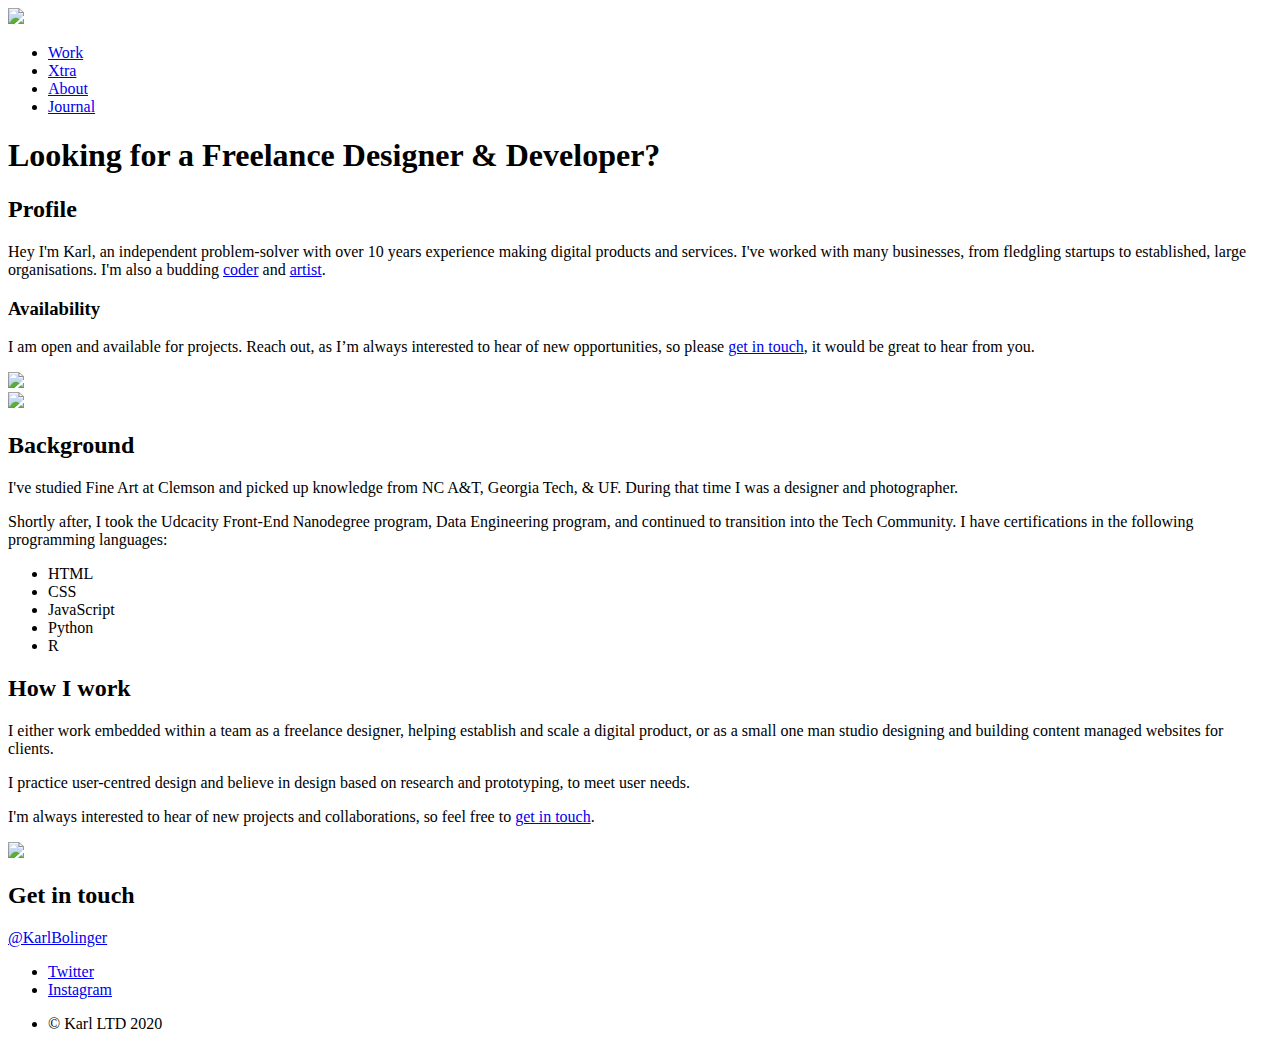
==== about.html @ 6efa800d "add initial pages for portfolio" ====
<!doctype html>
<!--[if lt IE 7 ]> <html class="ie ie6 no-js" lang="en"> <![endif]-->
<!--[if IE 7 ]>    <html class="ie ie7 no-js" lang="en"> <![endif]-->
<!--[if IE 8 ]>    <html class="ie ie8 no-js" lang="en"> <![endif]-->
<!--[if IE 9 ]>    <html class="ie ie9 no-js" lang="en"> <![endif]-->
<!--[if gt IE 9]><!--><html class="no-js" lang="en"><!--<![endif]-->

<!--
For pointless fun on the homepage...  Konami code: ↑ ↑ ↓ ↓ ← → ← → B A
-->

<head>
<meta charset="utf-8">
<meta http-equiv="Content-Type" content="text/html; charset=UTF-8" />
<meta name="viewport" content="width=device-width, initial-scale=1.0, maximum-scale=1.0">

<!-- IE Fix for HTML5 Tags -->
<!--[if lt IE 9]>
	<script src="http://html5shiv.googlecode.com/svn/trunk/html5.js"></script>
	<script src="http://cdnjs.cloudflare.com/ajax/libs/respond.js/1.1.0/respond.min.js"></script>
<![endif]-->

<link rel="stylesheet" type="text/css" media="all" href="css/futurefabric_styles.css" />
<link rel="icon" href="images/logo.png">

<title>About - Karl Bolinger</title><meta name="description" content="The portfolio of digital product designer and technologist, Karl Bolinger. 👨🏻‍💻">
<meta name="referrer" content="no-referrer-when-downgrade">
<meta name="robots" content="all">
<meta content="en" property="og:locale">
<meta content="Karl Bolinger , Designer" property="og:site_name">
<meta content="website" property="og:type">
<meta content="https://www.futurefabric.co/" property="og:url">
<meta content="Selected Work – Karl Bolinger , Designer" property="og:title">
<meta content="The portfolio and shop of digital product designer and technologist, Karl Bolinger . 👨🏻‍💻" property="og:description">
<body class="about-page" data-site-url="#" data-tablet="600" data-desktop="960" data-desktop-large="1200" data-cinema="1800">
  
<div class="site-wrapper">
  
<header class="header">
<a href="index.html" target="_parent"><div class="logo"><img class="avatar" src="images/logo.png"></div></a>
<nav class="primary-nav">
  <ul class="primary-navigation">
    <li class="work-nav"><a href="index.html" target="_parent">Work</a></li>
    <li class="play-nav"><a href="coding.html" target="_parent">Xtra</a></li>
    <li class="about-nav active"><a href="about.html" target="_parent">About</a></li>
    <li class="journal-nav"><a href="journal.html" target="_parent">Journal</a></li>
  </ul>
</nav>
<div class="nav-toggle">
  <div class="hamburger-toggle">
    <div class="hamburger hamburger--slider">
      <div class="hamburger-box">
        <div class="hamburger-inner"></div>
      </div>
    </div>
  </div>
</div>
</header>
      
    <main class="main" role="main">
    
  <header class="about-header">
    <h1>Looking for a Freelance Designer & Developer?</h1>

  </header>

  <section class="about">

    <div class="about-section">

      <div class="text-column grid-column">
        <div class="inner text">
            <h2 class="section-heading">Profile</h2>
            <p>Hey I'm Karl, an independent problem-solver with over 10 years experience making digital products and services.
            I've worked with many businesses, from fledgling startups to established, large organisations. I'm also a budding <a href="#">coder</a> and&nbsp;<a href="#">artist</a>.</p>

            <h3 class="section-heading is-secondary">Availability</h3>
                                    <p>I am open and available for projects. Reach out, as I’m always interested to hear of new opportunities, so please <a href="#">get in touch</a>, it would be great to hear from you.</p>
        </div>
      </div>

      <div class="image-column grid-column">
        <div class="inner">
          <img class="image-loading" src="images/portraiture_3.jpg" />
                  </div>
      </div>

    </div>

    <div class="about-section">
      <div class="image-column grid-column">
        <div class="inner">
            <img class="image-loading" src="images/sculpture_19.jpg" />
                    </div>
      </div>

      <div class="text-column grid-column">
        <div class="inner text is-right">
            <h2 class="section-heading">Background</h2>
            <p>I've studied Fine Art at Clemson and picked up knowledge from NC A&T, Georgia Tech, & UF. During that time I was a designer and photographer.</p>
            <p>Shortly after, I took the Udcacity Front-End Nanodegree program, Data Engineering program, and continued to transition into the Tech Community. I have certifications in the following programming languages:</p>
            <ul>
              <li>HTML</li>
              <li>CSS</li>
              <li>JavaScript</li>
              <li>Python</li>
              <li>R</li>
            </ul>
        </div>
      </div>

    </div>

    <div class="about-section">

      <div class="text-column grid-column">
        <div class="inner text">
            <h2 class="section-heading">How I work</h2>
            <p>I either work embedded within a team as a freelance designer, helping establish and scale a digital product, or as a small one man studio designing and building content managed websites for clients.</p>
            <p>I practice user-centred design and believe in design based on research and prototyping, to meet user&nbsp;needs.</p>
            <p>I'm always interested to hear of new projects and collaborations, so feel free to <a href="mailto:karlbolinger@gmail.com;">get in touch</a>.</p>
        </div>
      </div>

      <div class="image-column grid-column">
        <div class="inner">
            <img class="image-loading" src="images/karl-nyc-trip.jpg" />
                    </div>
      </div>

      </div>

  </section>


  <section class="contact-me">
    <div class="contact-me-block">
      <h2 class="section-heading">Get in touch</h2>
      <a class="twitter-link email-link" href="https://twitter.com/karlbolinger">@KarlBolinger</a>
    </div>
  </section>
  
    </main>
  
              <footer class="footer">
    <div class="footer-body-container">
      <div class="footer-body">
        <ul class="social grid-column">
          <li><a class="twitter" href="https://twitter.com/KarlBolinger">Twitter</a></li>
          <li><a class="instagram" href="https://www.instagram.com/karlbolinger">Instagram</a></li>
        </ul>
        <ul class="company-details grid-column">
          <li>&copy; Karl LTD 2020</li>
        </ul>
      </div>
    </div>
  </footer>
        </div>
  
  
  <script type="text/javascript" src="js/futurefabric.js"></script>
  </html>
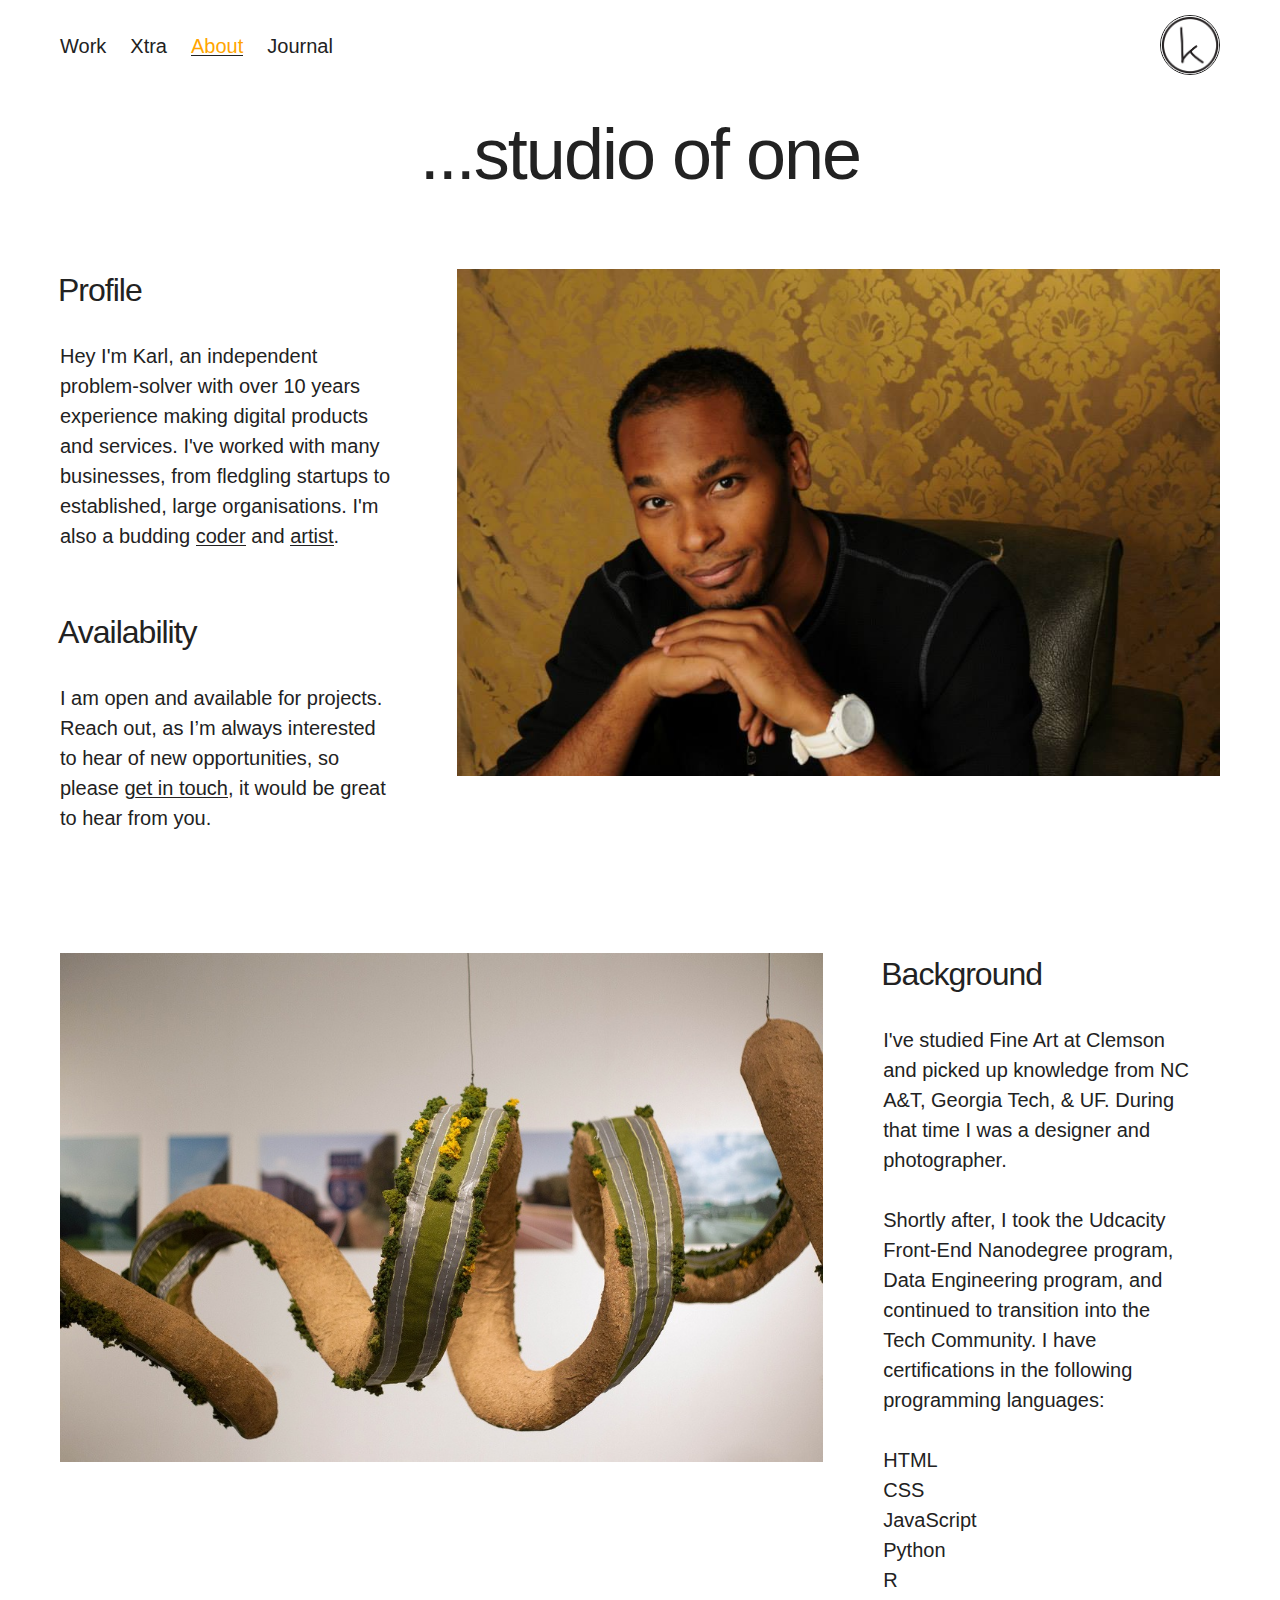
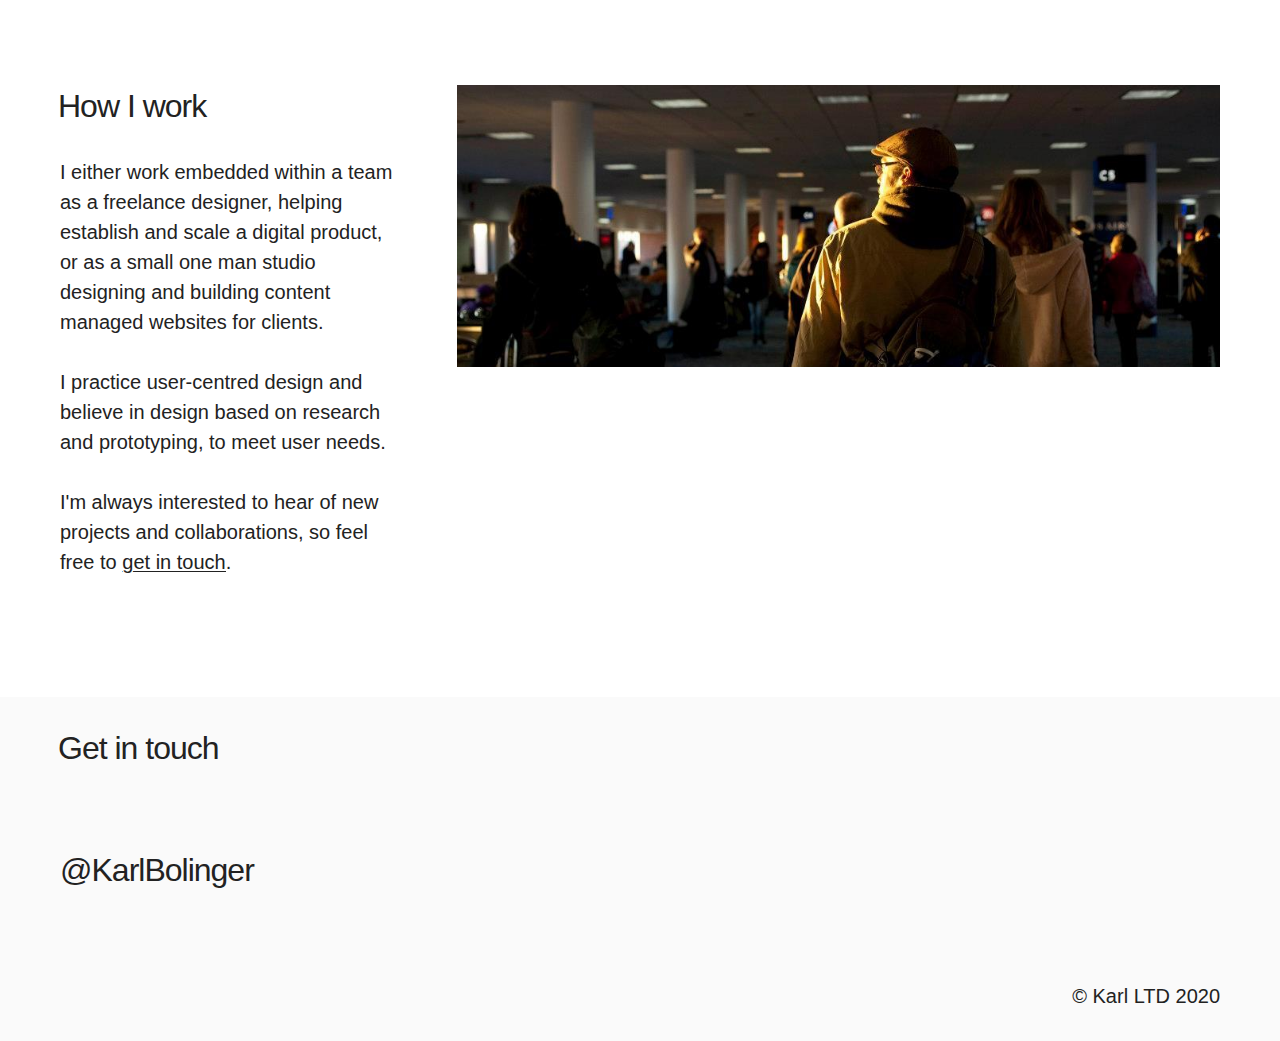
==== commit 3baeb3a0: "Update about.html" ====
--- a/about.html
+++ b/about.html
@@ -29,9 +29,8 @@
 <meta content="en" property="og:locale">
 <meta content="Karl Bolinger , Designer" property="og:site_name">
 <meta content="website" property="og:type">
-<meta content="https://www.futurefabric.co/" property="og:url">
 <meta content="Selected Work – Karl Bolinger , Designer" property="og:title">
-<meta content="The portfolio and shop of digital product designer and technologist, Karl Bolinger . 👨🏻‍💻" property="og:description">
+<meta content="The portfolio of developer, designer, and technologist, Karl Bolinger . 👨🏻‍💻" property="og:description">
 <body class="about-page" data-site-url="#" data-tablet="600" data-desktop="960" data-desktop-large="1200" data-cinema="1800">
   
 <div class="site-wrapper">
@@ -60,7 +59,7 @@
     <main class="main" role="main">
     
   <header class="about-header">
-    <h1>Looking for a Freelance Designer & Developer?</h1>
+    <h1>...studio of one</h1>
 
   </header>
 
--- a/css/futurefabric_styles.css
+++ b/css/futurefabric_styles.css
@@ -0,0 +1,5446 @@
+/***********************************
+Added In Atop of Original File
+/***********************************/
+
+/***********************************/
+code {
+    font-family: Consolas,"courier new";
+    color: white;
+    background-color: darkgrey;
+    padding: 2px;
+    font-size: 105%;
+}
+
+/***********************************/
+
+html,
+body,
+div,
+span,
+applet,
+object,
+iframe,
+h1,
+h2,
+h3,
+h4,
+h5,
+h6,
+p,
+blockquote,
+pre,
+a,
+abbr,
+acronym,
+address,
+big,
+cite,
+code,
+del,
+dfn,
+em,
+img,
+ins,
+kbd,
+q,
+s,
+samp,
+small,
+strike,
+strong,
+sub,
+sup,
+tt,
+var,
+b,
+u,
+i,
+center,
+dl,
+dt,
+dd,
+ol,
+ul,
+li,
+fieldset,
+form,
+label,
+legend,
+table,
+caption,
+tbody,
+tfoot,
+thead,
+tr,
+th,
+td,
+article,
+aside,
+canvas,
+details,
+figcaption,
+figure,
+footer,
+header,
+hgroup,
+menu,
+nav,
+section,
+summary,
+time,
+mark,
+audio,
+video {
+ margin:0;
+ padding:0;
+ border:0;
+ outline:0;
+ font:inherit;
+ vertical-align:baseline
+}
+article,
+aside,
+details,
+figcaption,
+figure,
+footer,
+header,
+hgroup,
+menu,
+nav,
+section {
+ display:block
+}
+body {
+ line-height:1
+}
+ol,
+ul {
+ list-style:none
+}
+blockquote,
+q {
+ quotes:none
+}
+blockquote:before,
+blockquote:after,
+q:before,
+q:after {
+ content:'';
+ content:none
+}
+ins {
+ text-decoration:none
+}
+del {
+ text-decoration:line-through
+}
+table {
+ border-collapse:collapse;
+ border-spacing:0
+}
+@-webkit-keyframes washingmachine {
+ 0% {
+  -webkit-transform:scale(1) rotate(0deg)
+ }
+ 100% {
+  -webkit-transform:scale(1) rotate(360deg)
+ }
+}
+@-moz-keyframes washingmachine {
+ 0% {
+  -moz-transform:scale(1) rotate(0deg)
+ }
+ 100% {
+  -moz-transform:scale(1) rotate(360deg)
+ }
+}
+@keyframes washingmachine {
+ 0% {
+  -webkit-transform:scale(1) rotate(0deg);
+  -moz-transform:scale(1) rotate(0deg);
+  -ms-transform:scale(1) rotate(0deg);
+  -o-transform:scale(1) rotate(0deg);
+  transform:scale(1) rotate(0deg)
+ }
+ 100% {
+  -webkit-transform:scale(1) rotate(360deg);
+  -moz-transform:scale(1) rotate(360deg);
+  -ms-transform:scale(1) rotate(360deg);
+  -o-transform:scale(1) rotate(360deg);
+  transform:scale(1) rotate(360deg)
+ }
+}
+@-webkit-keyframes spinning {
+ 0% {
+  -webkit-transform:rotate(0deg)
+ }
+ 100% {
+  -webkit-transform:rotate(360deg)
+ }
+}
+@-moz-keyframes spinning {
+ 0% {
+  -moz-transform:rotate(0deg)
+ }
+ 100% {
+  -moz-transform:rotate(360deg)
+ }
+}
+@keyframes spinning {
+ 0% {
+  -webkit-transform:rotate(0deg);
+  -moz-transform:rotate(0deg);
+  -ms-transform:rotate(0deg);
+  -o-transform:rotate(0deg);
+  transform:rotate(0deg)
+ }
+ 100% {
+  -webkit-transform:rotate(360deg);
+  -moz-transform:rotate(360deg);
+  -ms-transform:rotate(360deg);
+  -o-transform:rotate(360deg);
+  transform:rotate(360deg)
+ }
+}
+@-webkit-keyframes linkwobble {
+ 16.65% {
+  -webkit-transform:translateY(3px)
+ }
+ 33.3% {
+  -webkit-transform:translateY(-3px)
+ }
+ 49.95% {
+  -webkit-transform:translateY(2px)
+ }
+ 66.6% {
+  -webkit-transform:translateY(-2px)
+ }
+ 83.25% {
+  -webkit-transform:translateY(1px)
+ }
+ 100% {
+  -webkit-transform:translateY(0)
+ }
+}
+@-moz-keyframes linkwobble {
+ 16.65% {
+  -moz-transform:translateY(3px)
+ }
+ 33.3% {
+  -moz-transform:translateY(-3px)
+ }
+ 49.95% {
+  -moz-transform:translateY(2px)
+ }
+ 66.6% {
+  -moz-transform:translateY(-2px)
+ }
+ 83.25% {
+  -moz-transform:translateY(1px)
+ }
+ 100% {
+  -moz-transform:translateY(0)
+ }
+}
+@keyframes linkwobble {
+ 16.65% {
+  -webkit-transform:translateY(3px);
+  -moz-transform:translateY(3px);
+  -ms-transform:translateY(3px);
+  -o-transform:translateY(3px);
+  transform:translateY(3px)
+ }
+ 33.3% {
+  -webkit-transform:translateY(-3px);
+  -moz-transform:translateY(-3px);
+  -ms-transform:translateY(-3px);
+  -o-transform:translateY(-3px);
+  transform:translateY(-3px)
+ }
+ 49.95% {
+  -webkit-transform:translateY(2px);
+  -moz-transform:translateY(2px);
+  -ms-transform:translateY(2px);
+  -o-transform:translateY(2px);
+  transform:translateY(2px)
+ }
+ 66.6% {
+  -webkit-transform:translateY(-2px);
+  -moz-transform:translateY(-2px);
+  -ms-transform:translateY(-2px);
+  -o-transform:translateY(-2px);
+  transform:translateY(-2px)
+ }
+ 83.25% {
+  -webkit-transform:translateY(1px);
+  -moz-transform:translateY(1px);
+  -ms-transform:translateY(1px);
+  -o-transform:translateY(1px);
+  transform:translateY(1px)
+ }
+ 100% {
+  -webkit-transform:translateY(0);
+  -moz-transform:translateY(0);
+  -ms-transform:translateY(0);
+  -o-transform:translateY(0);
+  transform:translateY(0)
+ }
+}
+@-webkit-keyframes pulse {
+ 0% {
+  -webkit-transform:scale(1)
+ }
+ 50% {
+  -webkit-transform:scale(1.25)
+ }
+ 100% {
+  -webkit-transform:scale(1)
+ }
+}
+@-moz-keyframes pulse {
+ 0% {
+  -moz-transform:scale(1)
+ }
+ 50% {
+  -moz-transform:scale(1.25)
+ }
+ 100% {
+  -moz-transform:scale(1)
+ }
+}
+@keyframes pulse {
+ 0% {
+  -webkit-transform:scale(1);
+  -moz-transform:scale(1);
+  -ms-transform:scale(1);
+  -o-transform:scale(1);
+  transform:scale(1)
+ }
+ 50% {
+  -webkit-transform:scale(1.25);
+  -moz-transform:scale(1.25);
+  -ms-transform:scale(1.25);
+  -o-transform:scale(1.25);
+  transform:scale(1.25)
+ }
+ 100% {
+  -webkit-transform:scale(1);
+  -moz-transform:scale(1);
+  -ms-transform:scale(1);
+  -o-transform:scale(1);
+  transform:scale(1)
+ }
+}
+.in-a-spin {
+ -webkit-animation:washingmachine 10s ease-in-out 1;
+ -moz-animation:washingmachine 10s ease-in-out 1;
+ animation:washingmachine 10s ease-in-out 1
+}
+.flip-ya-for-real {
+ -webkit-transform:rotate(180deg);
+ -moz-transform:rotate(180deg);
+ -ms-transform:rotate(180deg);
+ -o-transform:rotate(180deg);
+ transform:rotate(180deg)
+}
+.rotates {
+ -webkit-animation:spinning 1s ease-in-out;
+ -moz-animation:spinning 1s ease-in-out;
+ animation:spinning 1s ease-in-out;
+ -webkit-animation-iteration-count:infinite;
+ -moz-animation-iteration-count:infinite;
+ animation-iteration-count:infinite
+}
+.rotates-slowly {
+ -webkit-animation:spinning 10s linear;
+ -moz-animation:spinning 10s linear;
+ animation:spinning 10s linear;
+ -webkit-animation-iteration-count:infinite;
+ -moz-animation-iteration-count:infinite;
+ animation-iteration-count:infinite
+}
+.fade-out {
+ opacity:0;
+ -webkit-transition:opacity 0.4s ease-in 0s;
+ -moz-transition:opacity 0.4s ease-in 0s;
+ transition:opacity 0.4s ease-in 0s
+}
+.grid-container {
+ margin:0 auto;
+ max-width:100%;
+ padding:0 9px
+}
+@media screen and (min-width: 600px) {
+ .grid-container {
+  padding:0 12px
+ }
+}
+@media screen and (min-width: 960px) {
+ .grid-container {
+  padding:0 15px
+ }
+}
+.grid-container:after {
+ content:"";
+ display:table;
+ clear:both
+}
+.grid-container [class*="column-"],
+.grid-container .grid-column {
+ float:left;
+ padding:0 9px
+}
+@media screen and (min-width: 600px) {
+ .grid-container [class*="column-"],
+ .grid-container .grid-column {
+  padding:0 12px
+ }
+}
+@media screen and (min-width: 960px) {
+ .grid-container [class*="column-"],
+ .grid-container .grid-column {
+  padding:0 15px
+ }
+}
+.full-width {
+ width:100%
+}
+.half {
+ width:50%
+}
+.one-third {
+ width:33.33%
+}
+.two-thirds {
+ width:66.66%
+}
+@font-face {
+ font-family:"MaisonNeue-Book";
+ src:url("../fonts/maison-neue/MaisonNeueWEB-Book.woff") format("woff"),
+ url("../fonts/maison-neue/MaisonNeueWEB-Book.woff2") format("woff2");
+ font-style:normal;
+ font-weight:normal;
+ font-display:swap
+}
+@font-face {
+ font-family:"MaisonNeue-Bold";
+ src:url("../fonts/maison-neue/MaisonNeueWEB-Bold.woff") format("woff"),
+ url("../fonts/maison-neue/MaisonNeueWEB-Bold.woff2") format("woff2");
+ font-style:normal;
+ font-weight:bold;
+ font-display:swap
+}
+@font-face {
+ font-family:"Modern-Era-Regular";
+ font-style:normal;
+ font-stretch:normal;
+ font-weight:400;
+ font-display:swap;
+ src:url(../fonts/modern-era/ModernEra-Regular.woff) format("woff"),
+ url(../fonts/modern-era/ModernEra-Regular.woff2) format("woff2"),
+ url(../fonts/modern-era/ModernEra-Regular.ttf) format("truetype")
+}
+@font-face {
+ font-family:"Modern-Era-Bold";
+ font-style:normal;
+ font-stretch:normal;
+ font-weight:700;
+ font-display:swap;
+ src:url(../fonts/modern-era/ModernEra-Bold.woff) format("woff"),
+ url(../fonts/modern-era/ModernEra-Bold.woff2) format("woff2")
+}
+input.button,
+a.button,
+.button {
+ font-size:14px;
+ line-height:1;
+ letter-spacing:2px;
+ margin-left:0;
+ text-transform:uppercase;
+ padding:14px 17px 12px 17px;
+ -webkit-transition:background 0.4s ease;
+ -moz-transition:background 0.4s ease;
+ transition:background 0.4s ease;
+ font-family:"Modern-Era-Bold",-apple-system,BlinkMacSystemFont,"Helvetica Neue",Helvetica,Arial,sans-serif;
+ background:none;
+ background-color:#222;
+ border:none;
+ border-radius:22px;
+ color:#fff;
+ display:inline-block;
+ width:auto;
+ -webkit-appearance:none;
+ -webkit-border-radius:none;
+ outline:none;
+ min-width:160px;
+ text-shadow:none;
+ text-align:center;
+ text-decoration:none;
+ width:100%
+}
+@media screen and (min-width: 600px) {
+ input.button,
+ a.button,
+ .button {
+  border-radius:18px;
+  padding:12px 17px 10px 17px;
+  width:auto;
+  min-width:250px
+ }
+}
+input.button:hover,
+a.button:hover,
+.button:hover {
+ -webkit-animation:linkwobble 0.5s linear;
+ -moz-animation:linkwobble 0.5s linear;
+ animation:linkwobble 0.5s linear;
+ background-color:#222;
+ border:none;
+ color:#fff;
+ cursor:pointer;
+ text-shadow:none;
+ text-decoration:none
+}
+input.button.secondary,
+a.button.secondary,
+.button.secondary {
+ background-color:#f5f5f5;
+ color:#222;
+ border:1px solid #cecece
+}
+input.button.secondary:hover,
+a.button.secondary:hover,
+.button.secondary:hover {
+ -webkit-animation:linkwobble 0.5s linear;
+ -moz-animation:linkwobble 0.5s linear;
+ animation:linkwobble 0.5s linear
+}
+input.button.positive,
+a.button.positive,
+.button.positive {
+ background-color:#4BA663;
+ color:#fff
+}
+input.button.positive:hover,
+a.button.positive:hover,
+.button.positive:hover {
+ -webkit-animation:linkwobble 0.5s linear;
+ -moz-animation:linkwobble 0.5s linear;
+ animation:linkwobble 0.5s linear;
+ background-color:#4BA663;
+ color:#fff
+}
+input.button.inactive,
+a.button.inactive,
+.button.inactive {
+ background-color:#f5f5f5;
+ color:#222;
+ border:1px solid #cecece;
+ opacity:0.5
+}
+input.button.inactive:hover,
+a.button.inactive:hover,
+.button.inactive:hover {
+ background-color:#f5f5f5;
+ color:#222;
+ border:1px solid #cecece;
+ cursor:default;
+ animation:none
+}
+/*! Flickity v2.1.2
+https://flickity.metafizzy.co
+---------------------------------------------- */
+
+.flickity .flickity-enabled {
+ position:relative
+}
+.flickity .flickity-enabled:focus {
+ outline:none
+}
+.flickity .flickity-viewport {
+ overflow:hidden;
+ position:relative;
+ height:100%
+}
+.flickity .flickity-slider {
+ position:absolute;
+ width:100%;
+ height:100%
+}
+.flickity .flickity-enabled.is-draggable {
+ -webkit-tap-highlight-color:transparent;
+ -webkit-user-select:none;
+ -moz-user-select:none;
+ -ms-user-select:none;
+ user-select:none
+}
+.flickity .flickity-enabled.is-draggable .flickity-viewport {
+ cursor:move;
+ cursor:-webkit-grab;
+ cursor:grab
+}
+.flickity .flickity-enabled.is-draggable .flickity-viewport.is-pointer-down {
+ cursor:-webkit-grabbing;
+ cursor:grabbing
+}
+.flickity .flickity-button {
+ position:absolute;
+ background:rgba(255,255,255,0.75);
+ border:none;
+ color:#333
+}
+.flickity .flickity-button:hover {
+ background:white;
+ cursor:pointer
+}
+.flickity .flickity-button:focus {
+ outline:none;
+ box-shadow:0 0 0 5px #19F
+}
+.flickity .flickity-button:active {
+ opacity:0.6
+}
+.flickity .flickity-button:disabled {
+ opacity:0.3;
+ cursor:auto;
+ pointer-events:none
+}
+.flickity .flickity-button-icon {
+ fill:#333
+}
+.flickity .flickity-prev-next-button {
+ top:50%;
+ width:44px;
+ height:44px;
+ border-radius:50%;
+ transform:translateY(-50%)
+}
+.flickity .flickity-prev-next-button.previous {
+ left:10px
+}
+.flickity .flickity-prev-next-button.next {
+ right:10px
+}
+.flickity .flickity-rtl .flickity-prev-next-button.previous {
+ left:auto;
+ right:10px
+}
+.flickity .flickity-rtl .flickity-prev-next-button.next {
+ right:auto;
+ left:10px
+}
+.flickity .flickity-prev-next-button .flickity-button-icon {
+ position:absolute;
+ left:20%;
+ top:20%;
+ width:60%;
+ height:60%
+}
+.flickity .flickity-page-dots {
+ position:absolute;
+ width:100%;
+ bottom:-25px;
+ padding:0;
+ margin:0;
+ list-style:none;
+ text-align:center;
+ line-height:1
+}
+.flickity .flickity-rtl .flickity-page-dots {
+ direction:rtl
+}
+.flickity .flickity-page-dots .dot {
+ display:inline-block;
+ width:9px;
+ height:9px;
+ margin:0 5px;
+ background:#f5f5f5;
+ border:solid 1px #888;
+ border-radius:50%;
+ cursor:pointer
+}
+.flickity .flickity-page-dots .dot.is-selected {
+ background:#222;
+ border:solid 1px #222
+}
+form {
+ margin:20px 0 40px 0
+}
+@media screen and (min-width: 600px) {
+ form {
+  margin:40px 0 60px 0;
+  max-width:620px
+ }
+}
+label {
+ display:block;
+ margin:18px 0 4px 0;
+ color:#222
+}
+@media (prefers-color-scheme: dark) {
+ label {
+  color:#fff
+ }
+}
+@media screen and (min-width: 600px) {
+ .firstname,
+ .lastname {
+  width:48%;
+  float:left;
+  margin-bottom:20px
+ }
+}
+@media screen and (min-width: 600px) {
+ .firstname {
+  margin-right:4%
+ }
+}
+input {
+ width:100%;
+ font-size:16px;
+ line-height:24px;
+ letter-spacing:0px;
+ font-family:"Modern-Era-Regular",-apple-system,BlinkMacSystemFont,"Helvetica Neue",Helvetica,Arial,sans-serif;
+ color:#222;
+ padding:4px 8px;
+ -webkit-appearance:none;
+ border-radius:0;
+ -webkit-border-radius:none;
+ border:1px solid #aaa
+}
+@media screen and (min-width: 600px) {
+ input {
+  font-size:20px;
+  line-height:30px
+ }
+}
+select {
+ border:1px solid #aaa;
+ font-size:16px;
+ line-height:24px;
+ font-family:"Modern-Era-Regular",-apple-system,BlinkMacSystemFont,"Helvetica Neue",Helvetica,Arial,sans-serif;
+ color:#222;
+ background-color:#fff;
+ -webkit-appearance:none;
+ -moz-appearance:none;
+ cursor:pointer;
+ padding:6px 30px 4px 14px;
+ border-radius:22px;
+ background-image:url(../../uploads/shared/select_arrow.png);
+ background-position:95% center;
+ background-repeat:no-repeat;
+ background-size:12px 6px;
+ margin:0 0 32px 0;
+ width:100%;
+ outline:none;
+ display:block
+}
+@media screen and (min-width: 600px) {
+ select {
+  font-size:17px;
+  line-height:26px
+ }
+}
+select:-moz-focusring {
+ color:transparent;
+ text-shadow:0 0 0 #000
+}
+@media screen and (min-width: 960px) {
+ select {
+  margin:0
+ }
+}
+.hamburger-toggle {
+ cursor:pointer;
+ display:block;
+ height:40px;
+ width:40px
+}
+.hamburger-toggle .hamburger {
+ -webkit-transition:opacity,filter 0.15s linear;
+ -moz-transition:opacity,filter 0.15s linear;
+ transition:opacity,filter 0.15s linear;
+ display:inline-block;
+ position:fixed;
+ z-index:3;
+ padding:7px 0;
+ cursor:pointer;
+ text-transform:none;
+ background-color:transparent;
+ border:0;
+ margin:0;
+ overflow:visible
+}
+.hamburger-toggle .hamburger.is-active .hamburger-inner,
+.hamburger-toggle .hamburger.is-active .hamburger-inner::before,
+.hamburger-toggle .hamburger.is-active .hamburger-inner::after {
+ -webkit-transition:-webkit-transform,background-color 0.15s ease;
+ -moz-transition:-moz-transform,background-color 0.15s ease;
+ transition:transform,background-color 0.15s ease;
+ -webkit-transition:background-color 0.15s ease;
+ -moz-transition:background-color 0.15s ease;
+ transition:background-color 0.15s ease;
+ background-color:#222
+}
+@media (prefers-color-scheme: dark) {
+ .hamburger-toggle .hamburger.is-active .hamburger-inner,
+ .hamburger-toggle .hamburger.is-active .hamburger-inner::before,
+ .hamburger-toggle .hamburger.is-active .hamburger-inner::after {
+  background-color:#fff
+ }
+}
+.hamburger-toggle .hamburger-box {
+ width:30px;
+ height:20px;
+ display:inline-block;
+ position:relative
+}
+.hamburger-toggle .hamburger-inner {
+ display:block;
+ top:50%;
+ margin-top:-2px
+}
+.hamburger-toggle .hamburger-inner,
+.hamburger-toggle .hamburger-inner::before,
+.hamburger-toggle .hamburger-inner::after {
+ -webkit-transition:-webkit-transform,background-color 0.15s ease;
+ -moz-transition:-moz-transform,background-color 0.15s ease;
+ transition:transform,background-color 0.15s ease;
+ -webkit-transition:background-color 0.5s ease 0.3s;
+ -moz-transition:background-color 0.5s ease 0.3s;
+ transition:background-color 0.5s ease 0.3s;
+ width:30px;
+ height:2px;
+ background-color:#222;
+ border-radius:0px;
+ position:absolute
+}
+@media (prefers-color-scheme: dark) {
+ .hamburger-toggle .hamburger-inner,
+ .hamburger-toggle .hamburger-inner::before,
+ .hamburger-toggle .hamburger-inner::after {
+  background-color:#fff
+ }
+}
+.hamburger-toggle .hamburger-inner::before,
+.hamburger-toggle .hamburger-inner::after {
+ content:"";
+ display:block
+}
+.hamburger-toggle .hamburger-inner::before {
+ top:-8px
+}
+.hamburger-toggle .hamburger-inner::after {
+ bottom:-8px
+}
+.hamburger-toggle .hamburger--slider .hamburger-inner {
+ top:6px
+}
+.hamburger-toggle .hamburger--slider .hamburger-inner::before {
+ top:8px
+}
+.hamburger-toggle .hamburger--slider .hamburger-inner::after {
+ top:16px
+}
+.hamburger-toggle .hamburger--slider.is-active {
+ margin-top:-8px
+}
+.hamburger-toggle .hamburger--slider.is-active .hamburger-inner {
+ transform:translate3d(-4px, 16px, 20px) rotate(45deg)
+}
+.hamburger-toggle .hamburger--slider.is-active .hamburger-inner::before {
+ transform:rotate(-45deg) translate3d(-5.71429px, -6px, 0);
+ opacity:0
+}
+.hamburger-toggle .hamburger--slider.is-active .hamburger-inner::after {
+ width:30px;
+ transform:translate3d(0, -16px, 0) rotate(-90deg)
+}
+input[type=range] {
+ -webkit-appearance:none;
+ background-color:transparent;
+ border:none
+}
+input[type=range]:focus {
+ outline:none
+}
+input[type=range]::-webkit-slider-runnable-track {
+ width:100%;
+ height:2px;
+ border:none;
+ background:#222;
+ cursor:pointer
+}
+input[type=range]::-webkit-slider-thumb {
+ height:28px;
+ width:28px;
+ background:#fff;
+ border:1px solid #222;
+ border-radius:50%;
+ cursor:pointer;
+ margin-top:-14px;
+ -webkit-appearance:none
+}
+@media screen and (min-width: 960px) {
+ input[type=range]::-webkit-slider-thumb {
+  height:20px;
+  width:20px;
+  margin-top:-10px
+ }
+}
+input[type=range]:focus::-webkit-slider-runnable-track {
+ background:#222
+}
+input[type=range]::-moz-range-track {
+ width:100%;
+ height:2px;
+ border:none;
+ background:#222;
+ cursor:pointer
+}
+input[type=range]::-moz-range-thumb {
+ height:28px;
+ width:28px;
+ background:#fff;
+ border:1px solid #222;
+ border-radius:50%;
+ cursor:pointer;
+ margin-top:-14px;
+ -webkit-appearance:none
+}
+@media screen and (min-width: 960px) {
+ input[type=range]::-moz-range-thumb {
+  height:20px;
+  width:20px;
+  margin-top:-10px
+ }
+}
+input[type=range]::-ms-track {
+ width:100%;
+ height:2px;
+ border:none;
+ background:#222;
+ cursor:pointer
+}
+input[type=range]::-ms-fill-lower {
+ background:#222;
+ border:none
+}
+input[type=range]::-ms-fill-upper {
+ background:#222;
+ border:none
+}
+input[type=range]::-ms-thumb {
+ height:28px;
+ width:28px;
+ background:#fff;
+ border:1px solid #222;
+ border-radius:50%;
+ cursor:pointer;
+ margin-top:-14px;
+ -webkit-appearance:none
+}
+@media screen and (min-width: 960px) {
+ input[type=range]::-ms-thumb {
+  height:20px;
+  width:20px;
+  margin-top:-10px
+ }
+}
+input[type=range]:focus::-ms-fill-lower {
+ background:#222
+}
+input[type=range]:focus::-ms-fill-upper {
+ background:#222
+}
+.scroll-container {
+ -webkit-transition:all 0.8s;
+ -moz-transition:all 0.8s;
+ transition:all 0.8s;
+ margin-top:40px
+}
+@media screen and (min-width: 960px) {
+ .scroll-container {
+  margin-top:70px
+ }
+}
+.scroll-container.show {
+ -webkit-transition:all 0.8s;
+ -moz-transition:all 0.8s;
+ transition:all 0.8s;
+ margin-top:0px
+}
+.scroll-container.from-bottom {
+ -webkit-transition:all 0.8s;
+ -moz-transition:all 0.8s;
+ transition:all 0.8s;
+ margin-top:-40px
+}
+@media screen and (min-width: 960px) {
+ .scroll-container.from-bottom {
+  margin-top:-70px
+ }
+}
+.spinner,
+.page-load-spinner {
+ -webkit-animation:pulse 0.8s linear;
+ -moz-animation:pulse 0.8s linear;
+ animation:pulse 0.8s linear;
+ -webkit-animation-iteration-count:infinite;
+ -moz-animation-iteration-count:infinite;
+ animation-iteration-count:infinite;
+ width:15px;
+ height:15px;
+ border-radius:50%;
+ background-color:#fff;
+ position:absolute;
+ top:50%;
+ left:50%;
+ margin-left:-7.5px;
+ margin-top:-7.5px
+}
+@media screen and (min-width: 600px) {
+ .spinner,
+ .page-load-spinner {
+  width:20px;
+  height:20px;
+  margin-left:-10px;
+  margin-top:-10px
+ }
+}
+.is-inverted.spinner,
+.is-inverted.page-load-spinner {
+ background-color:#ccc
+}
+.availability-badge {
+ display:none
+}
+@media screen and (min-width: 600px) {
+ .availability-badge {
+  display:none;
+  position:fixed;
+  bottom:20px;
+  left:36px;
+  width:60px;
+  height:60px;
+  z-index:10000
+ }
+}
+@media screen and (min-width: 960px) {
+ .availability-badge {
+  bottom:20px;
+  left:60px
+ }
+}
+.contact-me {
+ padding-top:30px;
+ background-color:#fafafa
+}
+@media (prefers-color-scheme: dark) {
+ .contact-me {
+  color:#fff;
+  background-color:#222
+ }
+}
+.contact-me .section-heading {
+ margin-bottom:0;
+ padding-left:18px
+}
+@media screen and (min-width: 600px) {
+ .contact-me .section-heading {
+  padding-left:36px
+ }
+}
+@media screen and (min-width: 960px) {
+ .contact-me .section-heading {
+  padding-left:60px
+ }
+}
+.contact-me .email-link,
+.contact-me .twitter-link,
+.contact-me .phone-no {
+ font-size:26px;
+ line-height:36px;
+ margin-left:-1px;
+ letter-spacing:-0.5px;
+ display:inline-block;
+ font-family:"Modern-Era-Bold",-apple-system,BlinkMacSystemFont,"Helvetica Neue",Helvetica,Arial,sans-serif
+}
+@media screen and (min-width: 600px) {
+ .contact-me .email-link,
+ .contact-me .twitter-link,
+ .contact-me .phone-no {
+  font-size:26px;
+  line-height:36px;
+  margin-left:-1px
+ }
+}
+@media screen and (min-width: 960px) {
+ .contact-me .email-link,
+ .contact-me .twitter-link,
+ .contact-me .phone-no {
+  font-size:32px;
+  line-height:42px;
+  margin-left:-2px;
+  letter-spacing:-1px
+ }
+}
+@media screen and (min-width: 600px) {
+ .contact-me .email-link,
+ .contact-me .twitter-link,
+ .contact-me .phone-no {
+  font-size:26px;
+  line-height:36px;
+  margin-left:-1px;
+  letter-spacing:-0.5px
+ }
+}
+@media screen and (min-width: 600px) and (min-width: 600px) {
+ .contact-me .email-link,
+ .contact-me .twitter-link,
+ .contact-me .phone-no {
+  font-size:26px;
+  line-height:36px;
+  margin-left:-1px
+ }
+}
+@media screen and (min-width: 600px) and (min-width: 960px) {
+ .contact-me .email-link,
+ .contact-me .twitter-link,
+ .contact-me .phone-no {
+  font-size:32px;
+  line-height:42px;
+  margin-left:-2px;
+  letter-spacing:-1px
+ }
+}
+.contact-me .email-link {
+ margin-top:30px;
+ margin-bottom:0;
+ margin-left:18px
+}
+@media screen and (min-width: 600px) {
+ .contact-me .email-link {
+  margin-top:80px;
+  margin-bottom:10px;
+  margin-left:36px
+ }
+}
+@media screen and (min-width: 960px) {
+ .contact-me .email-link {
+  margin-left:60px
+ }
+}
+.contact-me .email-link:hover {
+ background-color:#222;
+ background-image:-webkit-linear-gradient(-270deg, #222 100%,#222 0%);
+ background-image:linear-gradient(0deg,#222 100%,#222 0%);
+ background-repeat:repeat-x;
+ background-position:0 82%;
+ background-color:transparent;
+ background-size:200% 2px;
+ color:#222;
+ text-shadow:-0.06em 0 0 #fafafa,0.06em 0 0 #fafafa,-0.06em 0 0 #fafafa,0.06em 0 0 #fafafa,-0.06em 0 0 #fafafa,0.06em 0 0 #fafafa,0 -1px 0 #fafafa,0 1px 0 #fafafa;
+ text-decoration:none
+}
+@media (prefers-color-scheme: dark) {
+ .contact-me .email-link:hover {
+  background-color:#fff;
+  background-image:-webkit-linear-gradient(-270deg, #fff 100%,#fff 0%);
+  background-image:linear-gradient(0deg,#fff 100%,#fff 0%);
+  background-repeat:repeat-x;
+  background-position:0 82%;
+  background-color:transparent;
+  background-size:200% 2px;
+  color:#fff;
+  text-shadow:-0.06em 0 0 #222,0.06em 0 0 #222,-0.06em 0 0 #222,0.06em 0 0 #222,-0.06em 0 0 #222,0.06em 0 0 #222,0 -1px 0 #222,0 1px 0 #222;
+  text-decoration:none
+ }
+}
+.contact-me .twitter-link {
+ margin-bottom:70px;
+ margin-left:18px
+}
+@media screen and (min-width: 600px) {
+ .contact-me .twitter-link {
+  margin-bottom:60px;
+  margin-left:36px
+ }
+}
+@media screen and (min-width: 960px) {
+ .contact-me .twitter-link {
+  margin-left:60px
+ }
+}
+.contact-me .twitter-link:hover {
+ background-color:#222;
+ background-image:-webkit-linear-gradient(-270deg, #222 100%,#222 0%);
+ background-image:linear-gradient(0deg,#222 100%,#222 0%);
+ background-repeat:repeat-x;
+ background-position:0 82%;
+ background-color:transparent;
+ background-size:200% 2px;
+ color:#222;
+ text-shadow:-0.06em 0 0 #fafafa,0.06em 0 0 #fafafa,-0.06em 0 0 #fafafa,0.06em 0 0 #fafafa,-0.06em 0 0 #fafafa,0.06em 0 0 #fafafa,0 -1px 0 #fafafa,0 1px 0 #fafafa;
+ text-decoration:none
+}
+@media (prefers-color-scheme: dark) {
+ .contact-me .twitter-link:hover {
+  background-color:#fff;
+  background-image:-webkit-linear-gradient(-270deg, #fff 100%,#fff 0%);
+  background-image:linear-gradient(0deg,#fff 100%,#fff 0%);
+  background-repeat:repeat-x;
+  background-position:0 82%;
+  background-color:transparent;
+  background-size:200% 2px;
+  color:#fff;
+  text-shadow:-0.06em 0 0 #222,0.06em 0 0 #222,-0.06em 0 0 #222,0.06em 0 0 #222,-0.06em 0 0 #222,0.06em 0 0 #222,0 -1px 0 #222,0 1px 0 #222;
+  text-decoration:none
+ }
+}
+.contact-me .phone-no {
+ margin-top:10px;
+ margin-bottom:10px;
+ margin-left:18px
+}
+@media screen and (min-width: 600px) {
+ .contact-me .phone-no {
+  margin-top:0;
+  margin-bottom:10px;
+  margin-left:36px
+ }
+}
+@media screen and (min-width: 960px) {
+ .contact-me .phone-no {
+  margin-left:60px
+ }
+}
+.contact-me .phone-no:hover {
+ background-color:#222;
+ background-image:-webkit-linear-gradient(-270deg, #222 100%,#222 0%);
+ background-image:linear-gradient(0deg,#222 100%,#222 0%);
+ background-repeat:repeat-x;
+ background-position:0 94%;
+ background-color:transparent;
+ background-size:200% 2px;
+ color:#222;
+ text-shadow:-0.06em 0 0 #fafafa,0.06em 0 0 #fafafa,-0.06em 0 0 #fafafa,0.06em 0 0 #fafafa,-0.06em 0 0 #fafafa,0.06em 0 0 #fafafa,0 -1px 0 #fafafa,0 1px 0 #fafafa;
+ text-decoration:none
+}
+.filters {
+ position:fixed;
+ top:0;
+ right:0;
+ bottom:0;
+ left:0;
+ -webkit-transition:opacity 0.2s ease-in-out;
+ -moz-transition:opacity 0.2s ease-in-out;
+ transition:opacity 0.2s ease-in-out;
+ background-color:#FCCE00;
+ opacity:0;
+ pointer-events:none;
+ z-index:9999
+}
+.filters.show {
+ -webkit-transition:opacity 0.2s ease-in-out;
+ -moz-transition:opacity 0.2s ease-in-out;
+ transition:opacity 0.2s ease-in-out;
+ opacity:1;
+ pointer-events:all
+}
+.filters .filters-block {
+ margin:0 auto;
+ padding:130px 60px 0;
+ max-width:1800px
+}
+.filters .filters-block li:first-child {
+ margin-bottom:48px
+}
+.filters .filter {
+ font-size:32px;
+ line-height:38px;
+ letter-spacing:-1px;
+ font-family:"Modern-Era-Regular",-apple-system,BlinkMacSystemFont,"Helvetica Neue",Helvetica,Arial,sans-serif
+}
+@media screen and (min-width: 600px) {
+ .filters .filter {
+  font-size:42px;
+  line-height:48px;
+  margin-left:-1px
+ }
+}
+@media screen and (min-width: 960px) {
+ .filters .filter {
+  font-size:60px;
+  line-height:64px;
+  margin-left:-3px;
+  letter-spacing:-1px
+ }
+}
+.filters .filter.active {
+ text-decoration:underline
+}
+.header {
+ position:fixed;
+ top:0;
+ right:0;
+ left:0;
+ padding:12px 0 0;
+ -webkit-transform:translateY(0);
+ -moz-transform:translateY(0);
+ -ms-transform:translateY(0);
+ -o-transform:translateY(0);
+ transform:translateY(0);
+ -webkit-transition:-webkit-transform .6s cubic-bezier(0.55, 0.085, 0, 0.99);
+ -moz-transition:-moz-transform .6s cubic-bezier(0.55, 0.085, 0, 0.99);
+ transition:transform .6s cubic-bezier(0.55, 0.085, 0, 0.99);
+ background-color:#fff;
+ display:block;
+ height:72px;
+ width:100%;
+ z-index:9999
+}
+@media (prefers-color-scheme: dark) {
+ .header {
+  color:#fff;
+  background-color:#222
+ }
+}
+@media screen and (min-width: 600px) {
+ .header {
+  padding:15px 0 0;
+  height:90px;
+  margin:0 auto
+ }
+}
+.header.is-hidden {
+ -webkit-transform:translateY(-90px);
+ -moz-transform:translateY(-90px);
+ -ms-transform:translateY(-90px);
+ -o-transform:translateY(-90px);
+ transform:translateY(-90px);
+ -webkit-transition:-webkit-transform .6s cubic-bezier(0.55, 0.085, 0, 0.99);
+ -moz-transition:-moz-transform .6s cubic-bezier(0.55, 0.085, 0, 0.99);
+ transition:transform .6s cubic-bezier(0.55, 0.085, 0, 0.99)
+}
+.logo {
+ -webkit-transform:scale(1, 1);
+ -moz-transform:scale(1, 1);
+ -ms-transform:scale(1, 1);
+ -o-transform:scale(1, 1);
+ transform:scale(1, 1);
+ -webkit-transition:-webkit-transform .1s ease-out;
+ -moz-transition:-moz-transform .1s ease-out;
+ transition:transform .1s ease-out;
+ position:absolute;
+ right:18px;
+ height:50px;
+ width:50px;
+ background-color:rgba(255,255,255,0.85);
+ border-radius:50%;
+ border:1px solid #222;
+ display:block;
+ z-index:9999
+}
+.logo:hover {
+ -webkit-transform:scale(1.1, 1.1);
+ -moz-transform:scale(1.1, 1.1);
+ -ms-transform:scale(1.1, 1.1);
+ -o-transform:scale(1.1, 1.1);
+ transform:scale(1.1, 1.1);
+ -webkit-transition:-webkit-transform .1s ease-out;
+ -moz-transition:-moz-transform .1s ease-out;
+ transition:transform .1s ease-out
+}
+@media screen and (min-width: 600px) {
+ .logo {
+  position:absolute;
+  right:36px;
+  height:60px;
+  width:60px
+ }
+}
+@media screen and (min-width: 960px) {
+ .logo {
+  position:absolute;
+  right:60px;
+  height:60px;
+  width:60px
+ }
+}
+.logo .logo-text {
+ display:block;
+ position:absolute;
+ text-indent:-500000px
+}
+.logo .avatar {
+ height:48px;
+ width:48px;
+ border-radius:50%
+}
+@media screen and (min-width: 600px) {
+ .logo .avatar {
+  height:58px;
+  width:58px
+ }
+}
+@media screen and (min-width: 960px) {
+ .logo .avatar {
+  height:58px;
+  width:58px
+ }
+}
+nav.primary-nav {
+ position:fixed;
+ top:0;
+ bottom:0;
+ left:-100vw;
+ -webkit-transition:left 0.2s ease-in-out;
+ -moz-transition:left 0.2s ease-in-out;
+ transition:left 0.2s ease-in-out;
+ z-index:1000;
+/* background-color:white
+*/;
+ margin:0;
+ width:100%;
+ box-shadow:none;
+ height:100vh
+}
+@media (prefers-color-scheme: dark) {
+ nav.primary-nav {
+  background-color:#222
+ }
+}
+nav.primary-nav.show {
+ position:fixed;
+ top:0;
+ bottom:0;
+ left:0;
+ -webkit-transition:left 0.4s ease-in-out;
+ -moz-transition:left 0.4s ease-in-out;
+ transition:left 0.4s ease-in-out
+}
+@media screen and (min-width: 600px) {
+ nav.primary-nav {
+  position:relative;
+  top:0;
+  right:0;
+  bottom:0;
+  left:0;
+  opacity:1;
+  background:none;
+  display:block;
+  height:auto;
+  margin-left:36px;
+  margin-top:10px
+ }
+}
+@media screen and (min-width: 960px) {
+ nav.primary-nav {
+  margin-top:23px;
+  margin-left:60px
+ }
+}
+nav.primary-nav ul {
+ position:absolute;
+ top:42%;
+ -webkit-transform:translateY(-50%);
+ -moz-transform:translateY(-50%);
+ -ms-transform:translateY(-50%);
+ -o-transform:translateY(-50%);
+ transform:translateY(-50%);
+ width:100%
+}
+@media screen and (min-width: 600px) {
+ nav.primary-nav ul {
+  position:static;
+  transform:none;
+  margin-top:-7px;
+  width:auto
+ }
+}
+nav.primary-nav ul li {
+ margin:18px 0;
+ text-align:center
+}
+nav.primary-nav ul li:last-child {
+ padding-bottom:0
+}
+nav.primary-nav ul li.active a {
+ background-color:#222;
+ background-image:-webkit-linear-gradient(-270deg, #222 100%,#222 0%);
+ background-image:linear-gradient(0deg,#222 100%,#222 0%);
+ background-repeat:repeat-x;
+ background-position:0 94%;
+ background-color:transparent;
+ background-size:200% 2px;
+ color:#222;
+ text-shadow:-0.06em 0 0 white,0.06em 0 0 white,-0.06em 0 0 white,0.06em 0 0 white,-0.06em 0 0 white,0.06em 0 0 white,0 -1px 0 white,0 1px 0 white;
+ text-decoration:none
+}
+@media (prefers-color-scheme: dark) {
+ nav.primary-nav ul li.active a {
+  background-color:#fff;
+  background-image:-webkit-linear-gradient(-270deg, #fff 100%,#fff 0%);
+  background-image:linear-gradient(0deg,#fff 100%,#fff 0%);
+  background-repeat:repeat-x;
+  background-position:0 94%;
+  background-color:transparent;
+  background-size:200% 2px;
+  color:#fff;
+  text-shadow:-0.06em 0 0 #222,0.06em 0 0 #222,-0.06em 0 0 #222,0.06em 0 0 #222,-0.06em 0 0 #222,0.06em 0 0 #222,0 -1px 0 #222,0 1px 0 #222;
+  text-decoration:none
+ }
+}
+@media screen and (min-width: 600px) {
+ nav.primary-nav ul li {
+  padding:0;
+  width:auto
+ }
+}
+nav.primary-nav ul li a {
+ font-size:34px;
+ line-height:40px;
+ letter-spacing:-1px;
+ display:inline-block;
+ margin:0;
+ line-height:1;
+ text-align:center;
+ font-family:"Modern-Era-Bold",-apple-system,BlinkMacSystemFont,"Helvetica Neue",Helvetica,Arial,sans-serif;
+ -webkit-tap-highlight-color:transparent
+}
+@media screen and (min-width: 600px) {
+ nav.primary-nav ul li a {
+  font-size:46px;
+  line-height:52px;
+  margin-left:-1px
+ }
+}
+@media screen and (min-width: 960px) {
+ nav.primary-nav ul li a {
+  font-size:64px;
+  line-height:70px;
+  margin-left:-2px
+ }
+}
+@media screen and (min-width: 1200px) {
+ nav.primary-nav ul li a {
+  font-size:72px;
+  line-height:80px;
+  margin-left:-2px;
+  letter-spacing:-2px
+ }
+}
+@media screen and (min-width: 1800px) {
+ nav.primary-nav ul li a {
+  font-size:80px;
+  line-height:88px;
+  margin-left:-3px
+ }
+}
+@media screen and (min-width: 600px) {
+ nav.primary-nav ul li a {
+  font-size:16px;
+  line-height:24px;
+  letter-spacing:0px;
+  padding:0;
+  width:auto;
+  position:relative;
+  border:none;
+  background-color:transparent;
+  margin:0 24px 0 0;
+  width:auto;
+  float:left
+ }
+}
+@media screen and (min-width: 600px) and (min-width: 600px) {
+ nav.primary-nav ul li a {
+  font-size:20px;
+  line-height:30px
+ }
+}
+@media screen and (min-width: 600px) {
+ nav.primary-nav ul li a.invert {
+  color:#fff;
+  opacity:0.4
+ }
+}
+@media screen and (min-width: 600px) {
+ nav.primary-nav ul li a:hover {
+  background-color:#222;
+  background-image:-webkit-linear-gradient(-270deg, #222 100%,#222 0%);
+  background-image:linear-gradient(0deg,#222 100%,#222 0%);
+  background-repeat:repeat-x;
+  background-position:0 82%;
+  background-color:transparent;
+  background-size:200% 1px;
+  color:orange;
+  text-shadow:-0.06em 0 0 #fff,0.06em 0 0 #fff,-0.06em 0 0 #fff,0.06em 0 0 #fff,-0.06em 0 0 #fff,0.06em 0 0 #fff,0 -1px 0 #fff,0 1px 0 #fff;
+  text-decoration:none
+ }
+}
+@media screen and (min-width: 600px) and (prefers-color-scheme: dark) {
+ nav.primary-nav ul li a:hover {
+  background-color:#fff;
+  background-image:-webkit-linear-gradient(-270deg, #fff 100%,#fff 0%);
+  background-image:linear-gradient(0deg,#fff 100%,#fff 0%);
+  background-repeat:repeat-x;
+  background-position:0 82%;
+  background-color:transparent;
+  background-size:200% 1px;
+  color:orange;
+  text-shadow:-0.06em 0 0 #222,0.06em 0 0 #222,-0.06em 0 0 #222,0.06em 0 0 #222,-0.06em 0 0 #222,0.06em 0 0 #222,0 -1px 0 #222,0 1px 0 #222;
+  text-decoration:none
+ }
+}
+@media screen and (min-width: 600px) {
+ nav.primary-nav ul li.active a {
+  background-color:#222;
+  background-image:-webkit-linear-gradient(-270deg, #222 100%,#222 0%);
+  background-image:linear-gradient(0deg,#222 100%,#222 0%);
+  background-repeat:repeat-x;
+  background-position:0 82%;
+  background-color:transparent;
+  background-size:200% 1px;
+  color:orange;
+  text-shadow:-0.06em 0 0 #fff,0.06em 0 0 #fff,-0.06em 0 0 #fff,0.06em 0 0 #fff,-0.06em 0 0 #fff,0.06em 0 0 #fff,0 -1px 0 #fff,0 1px 0 #fff;
+  text-decoration:none
+ }
+}
+@media screen and (min-width: 600px) and (prefers-color-scheme: dark) {
+ nav.primary-nav ul li.active a {
+  background-color:#fff;
+  background-image:-webkit-linear-gradient(-270deg, #fff 100%,#fff 0%);
+  background-image:linear-gradient(0deg,#fff 100%,#fff 0%);
+  background-repeat:repeat-x;
+  background-position:0 82%;
+  background-color:transparent;
+  background-size:200% 1px;
+  color:orange;
+  text-shadow:-0.06em 0 0 #222,0.06em 0 0 #222,-0.06em 0 0 #222,0.06em 0 0 #222,-0.06em 0 0 #222,0.06em 0 0 #222,0 -1px 0 #222,0 1px 0 #222;
+  text-decoration:none
+ }
+}
+.nav-toggle {
+ position:absolute;
+ top:0;
+ left:0;
+ height:68px;
+ width:68px;
+ display:block;
+ -webkit-tap-highlight-color:rgba(255,255,255,0);
+ z-index:10000
+}
+@media screen and (min-width: 600px) {
+ .nav-toggle {
+  display:none
+ }
+}
+.nav-toggle .hamburger-toggle {
+ position:absolute;
+ left:18px;
+ top:18px
+}
+nav.secondary-nav {
+ display:block;
+ margin:0 18px
+}
+@media screen and (min-width: 960px) {
+ nav.secondary-nav {
+  margin:0 60px
+ }
+}
+nav.secondary-nav ul.secondary-navigation {
+ display:block;
+ text-align:center;
+ margin-bottom:18px
+}
+@media screen and (min-width: 600px) {
+ nav.secondary-nav ul.secondary-navigation {
+  text-align:center;
+  margin-bottom:30px
+ }
+}
+nav.secondary-nav ul.secondary-navigation li {
+ display:inline-block;
+ margin-right:18px
+}
+@media screen and (min-width: 600px) {
+ nav.secondary-nav ul.secondary-navigation li {
+  margin-right:24px
+ }
+}
+nav.secondary-nav ul.secondary-navigation li.last-child {
+ margin-right:0
+}
+nav.secondary-nav ul.secondary-navigation li.active a {
+ background-color:#222;
+ background-image:-webkit-linear-gradient(-270deg, #222 100%,#222 0%);
+ background-image:linear-gradient(0deg,#222 100%,#222 0%);
+ background-repeat:repeat-x;
+ background-position:0 82%;
+ background-color:transparent;
+ background-size:200% 1px;
+ color:#222;
+ text-shadow:-0.06em 0 0 #fff,0.06em 0 0 #fff,-0.06em 0 0 #fff,0.06em 0 0 #fff,-0.06em 0 0 #fff,0.06em 0 0 #fff,0 -1px 0 #fff,0 1px 0 #fff;
+ text-decoration:none
+}
+@media (prefers-color-scheme: dark) {
+ nav.secondary-nav ul.secondary-navigation li.active a {
+  background-color:#fff;
+  background-image:-webkit-linear-gradient(-270deg, #fff 100%,#fff 0%);
+  background-image:linear-gradient(0deg,#fff 100%,#fff 0%);
+  background-repeat:repeat-x;
+  background-position:0 82%;
+  background-color:transparent;
+  background-size:200% 1px;
+  color:#fff;
+  text-shadow:-0.06em 0 0 #222,0.06em 0 0 #222,-0.06em 0 0 #222,0.06em 0 0 #222,-0.06em 0 0 #222,0.06em 0 0 #222,0 -1px 0 #222,0 1px 0 #222;
+  text-decoration:none
+ }
+}
+nav.secondary-nav ul.secondary-navigation li a {
+ font-size:16px;
+ line-height:24px;
+ letter-spacing:0px;
+ display:inline-block;
+ font-family:"Modern-Era-Bold",-apple-system,BlinkMacSystemFont,"Helvetica Neue",Helvetica,Arial,sans-serif
+}
+@media screen and (min-width: 600px) {
+ nav.secondary-nav ul.secondary-navigation li a {
+  font-size:20px;
+  line-height:30px
+ }
+}
+nav.secondary-nav ul.secondary-navigation li a:hover {
+ background-color:#222;
+ background-image:-webkit-linear-gradient(-270deg, #222 100%,#222 0%);
+ background-image:linear-gradient(0deg,#222 100%,#222 0%);
+ background-repeat:repeat-x;
+ background-position:0 82%;
+ background-color:transparent;
+ background-size:200% 1px;
+ color:#222;
+ text-shadow:-0.06em 0 0 #fff,0.06em 0 0 #fff,-0.06em 0 0 #fff,0.06em 0 0 #fff,-0.06em 0 0 #fff,0.06em 0 0 #fff,0 -1px 0 #fff,0 1px 0 #fff;
+ text-decoration:none
+}
+@media (prefers-color-scheme: dark) {
+ nav.secondary-nav ul.secondary-navigation li a:hover {
+  background-color:#fff;
+  background-image:-webkit-linear-gradient(-270deg, #fff 100%,#fff 0%);
+  background-image:linear-gradient(0deg,#fff 100%,#fff 0%);
+  background-repeat:repeat-x;
+  background-position:0 82%;
+  background-color:transparent;
+  background-size:200% 1px;
+  color:#fff;
+  text-shadow:-0.06em 0 0 #222,0.06em 0 0 #222,-0.06em 0 0 #222,0.06em 0 0 #222,-0.06em 0 0 #222,0.06em 0 0 #222,0 -1px 0 #222,0 1px 0 #222;
+  text-decoration:none
+ }
+}
+.large-header {
+ padding:90px 18px 54px 18px;
+ position:relative
+}
+@media screen and (min-width: 600px) {
+ .large-header {
+  padding:120px 0 72px 0
+ }
+}
+@media screen and (min-width: 960px) {
+ .large-header {
+  padding:120px 0 90px 0
+ }
+}
+@media screen and (min-width: 1200px) {
+ .large-header {
+  padding:120px 0 90px 0
+ }
+}
+.large-header .text-region {
+ text-align:center;
+ margin:0 auto
+}
+@media screen and (min-width: 600px) {
+ .large-header .text-region {
+  width:600px
+ }
+}
+@media screen and (min-width: 960px) {
+ .large-header .text-region {
+  width:820px
+ }
+}
+@media screen and (min-width: 1800px) {
+ .large-header .text-region {
+  width:960px
+ }
+}
+.large-header .text-region .site-title {
+ font-size:32px;
+ line-height:38px;
+ letter-spacing:-1px;
+ margin-bottom:0
+}
+@media screen and (min-width: 600px) {
+ .large-header .text-region .site-title {
+  font-size:42px;
+  line-height:48px;
+  margin-left:-1px
+ }
+}
+@media screen and (min-width: 960px) {
+ .large-header .text-region .site-title {
+  font-size:60px;
+  line-height:64px;
+  margin-left:-3px;
+  letter-spacing:-1px
+ }
+}
+@media screen and (min-width: 600px) {
+ .large-header .text-region .site-title {
+  font-size:34px;
+  line-height:40px;
+  letter-spacing:-1px
+ }
+}
+@media screen and (min-width: 600px) and (min-width: 600px) {
+ .large-header .text-region .site-title {
+  font-size:46px;
+  line-height:52px;
+  margin-left:-1px
+ }
+}
+@media screen and (min-width: 600px) and (min-width: 960px) {
+ .large-header .text-region .site-title {
+  font-size:64px;
+  line-height:70px;
+  margin-left:-2px
+ }
+}
+@media screen and (min-width: 600px) and (min-width: 1200px) {
+ .large-header .text-region .site-title {
+  font-size:72px;
+  line-height:80px;
+  margin-left:-2px;
+  letter-spacing:-2px
+ }
+}
+@media screen and (min-width: 600px) and (min-width: 1800px) {
+ .large-header .text-region .site-title {
+  font-size:80px;
+  line-height:88px;
+  margin-left:-3px
+ }
+}
+.main {
+ background-color:#fff;
+ margin:0 auto;
+ min-height:100vh;
+ opacity:0;
+ padding-top:90px
+}
+@media (prefers-color-scheme: dark) {
+ .main {
+  color:#fff;
+  background-color:#222
+ }
+}
+.main.after-large-header {
+ padding-top:0
+}
+@media screen and (min-width: 600px) {
+ .main {
+  padding-bottom:90px;
+  padding-top:90px
+ }
+}
+.main.show {
+ opacity:1;
+ -webkit-transition:opacity 0.25s ease-out;
+ -moz-transition:opacity 0.25s ease-out;
+ transition:opacity 0.25s ease-out
+}
+.main header {
+ margin:0 auto;
+ padding:0 18px;
+ max-width:840px
+}
+@media screen and (min-width: 600px) {
+ .main header {
+  padding:0 24px 0 36px
+ }
+}
+@media screen and (min-width: 960px) {
+ .main header {
+  padding-left:0
+ }
+}
+.main header h1 {
+ text-align:center
+}
+.main header p {
+ text-align:center
+}
+.footer {
+ background-color:#fafafa;
+ height:90px;
+ position:relative;
+ width:100%
+}
+@media (prefers-color-scheme: dark) {
+ .footer {
+  color:#fff;
+  background-color:#222
+ }
+}
+@media screen and (min-width: 600px) {
+ .footer {
+  position:absolute;
+  bottom:0;
+  left:0
+ }
+}
+@media screen and (min-width: 600px) {
+ .footer .footer-body-container {
+  margin:0 auto;
+  max-width:100%;
+  padding-left:20px
+ }
+}
+@media screen and (min-width: 960px) {
+ .footer .footer-body-container {
+  padding-left:48px
+ }
+}
+.footer .footer-body {
+ margin:0 auto;
+ max-width:100%;
+ padding:0;
+ font-size:16px;
+ line-height:24px;
+ letter-spacing:0px;
+ color:#222;
+ font-family:"Modern-Era-Bold",-apple-system,BlinkMacSystemFont,"Helvetica Neue",Helvetica,Arial,sans-serif;
+ height:90px
+}
+.footer .footer-body:after {
+ content:"";
+ display:table;
+ clear:both
+}
+.footer .footer-body [class*="column-"],
+.footer .footer-body .grid-column {
+ float:left;
+ padding:0
+}
+@media screen and (min-width: 600px) {
+ .footer .footer-body {
+  font-size:20px;
+  line-height:30px
+ }
+}
+.footer .footer-body a {
+ font-size:14px;
+ line-height:1;
+ letter-spacing:2px;
+ margin-left:0;
+ text-transform:uppercase;
+ color:#222;
+ font-family:"Modern-Era-Bold",-apple-system,BlinkMacSystemFont,"Helvetica Neue",Helvetica,Arial,sans-serif
+}
+@media screen and (min-width: 600px) {
+ .footer .social {
+  position:static;
+  transform:none;
+  width:50%
+ }
+}
+.footer .social li {
+ margin-top:25px;
+ margin-right:0;
+ height:50px;
+ width:50px;
+ float:left;
+ text-indent:-20000px
+}
+.footer .social li a {
+ height:50px;
+ width:50px;
+ background-repeat:no-repeat;
+ background-position:center center;
+ border-radius:25px;
+ display:block
+}
+.footer .social li a.twitter {
+ background-image:url("../../uploads/shared/twitter-dark.svg");
+ background-size:35%
+}
+.footer .social li a.pinterest {
+ background-image:url("../../uploads/shared/pinterest-dark.svg");
+ background-size:27%
+}
+.footer .social li a.instagram {
+ background-image:url("../../uploads/shared/instagram-dark.svg");
+ background-size:33%
+}
+.footer .company-details {
+ display:none
+}
+@media screen and (min-width: 600px) {
+ .footer .company-details {
+  display:block;
+  width:50%
+ }
+}
+.footer .company-details li {
+ margin-top:30px;
+ float:right;
+ padding-right:36px
+}
+@media screen and (min-width: 960px) {
+ .footer .company-details li {
+  padding-right:60px
+ }
+}
+@media (prefers-color-scheme: dark) {
+ .footer .company-details li {
+  color:#fff
+ }
+}
+.shop-newsletter {
+ padding-top:30px;
+ background-color:#fff;
+ margin-bottom:100px
+}
+@media (prefers-color-scheme: dark) {
+ .shop-newsletter {
+  background-color:#222
+ }
+}
+.shop-newsletter .section-heading {
+ margin-bottom:0;
+ padding-left:18px
+}
+@media screen and (min-width: 600px) {
+ .shop-newsletter .section-heading {
+  padding-left:36px
+ }
+}
+@media screen and (min-width: 960px) {
+ .shop-newsletter .section-heading {
+  padding-left:60px
+ }
+}
+.shop-newsletter .newsletter-instructions {
+ font-size:16px;
+ line-height:24px;
+ letter-spacing:0px;
+ padding-left:18px;
+ padding-right:18px;
+ margin-top:80px;
+ margin-bottom:54px;
+ max-width:460px
+}
+@media screen and (min-width: 600px) {
+ .shop-newsletter .newsletter-instructions {
+  font-size:20px;
+  line-height:30px
+ }
+}
+@media screen and (min-width: 600px) {
+ .shop-newsletter .newsletter-instructions {
+  padding-left:36px
+ }
+}
+@media screen and (min-width: 960px) {
+ .shop-newsletter .newsletter-instructions {
+  padding-left:60px
+ }
+}
+.shop-newsletter .newsletter-form {
+ padding-left:18px;
+ padding-right:18px;
+ width:100%
+}
+@media screen and (min-width: 600px) {
+ .shop-newsletter .newsletter-form {
+  padding-left:36px;
+  max-width:440px
+ }
+}
+@media screen and (min-width: 960px) {
+ .shop-newsletter .newsletter-form {
+  padding-left:60px
+ }
+}
+.shopping-basket {
+ position:fixed;
+ width:100%;
+ height:90px;
+ bottom:0px;
+ left:0;
+ z-index:1
+}
+.shopping-basket .basket-info-container {
+ display:block;
+ max-width:100%;
+ height:90px;
+ margin:0 auto;
+ position:relative
+}
+.shopping-basket .basket-icon {
+ background-color:#fff;
+ background-image:url("https://www.futurefabric.co/assets/images/basket-icon.svg");
+ background-position:center center;
+ border-radius:50%;
+ border:1px solid rgba(17,17,17,0.25);
+ width:60px;
+ height:60px;
+ position:absolute;
+ top:15px;
+ right:18px
+}
+@media screen and (min-width: 600px) {
+ .shopping-basket .basket-icon {
+  right:36px
+ }
+}
+@media screen and (min-width: 960px) {
+ .shopping-basket .basket-icon {
+  right:60px
+ }
+}
+.shopping-basket .basket-icon:hover {
+ background-color:#fafafa;
+ -webkit-transform:scale(1.1, 1.1);
+ -moz-transform:scale(1.1, 1.1);
+ -ms-transform:scale(1.1, 1.1);
+ -o-transform:scale(1.1, 1.1);
+ transform:scale(1.1, 1.1);
+ -webkit-transition:all 0.1s ease-out;
+ -moz-transition:all 0.1s ease-out;
+ transition:all 0.1s ease-out
+}
+.shopping-basket .basket-icon.pulse {
+ -webkit-animation:pulse 4s ease-in-out;
+ -moz-animation:pulse 4s ease-in-out;
+ animation:pulse 4s ease-in-out;
+ -webkit-animation-iteration-count:infinite;
+ -moz-animation-iteration-count:infinite;
+ animation-iteration-count:infinite;
+ -webkit-transform:scale(1, 1);
+ -moz-transform:scale(1, 1);
+ -ms-transform:scale(1, 1);
+ -o-transform:scale(1, 1);
+ transform:scale(1, 1);
+ -webkit-transition:-webkit-transform .1s ease-out;
+ -moz-transition:-moz-transform .1s ease-out;
+ transition:transform .1s ease-out
+}
+.shopping-basket .basket-count {
+ font-size:14px;
+ line-height:1;
+ letter-spacing:2px;
+ margin-left:0;
+ text-transform:uppercase;
+ letter-spacing:0;
+ font-size:10px;
+ position:absolute;
+ right:10px;
+ bottom:10px;
+ display:inline-block;
+ font-family:"Modern-Era-Bold",-apple-system,BlinkMacSystemFont,"Helvetica Neue",Helvetica,Arial,sans-serif;
+ background:#4BA663;
+ border-radius:9px;
+ color:white;
+ width:17px;
+ height:17px;
+ padding-top:3.5px;
+ text-align:center
+}
+* {
+ box-sizing:border-box;
+ -moz-box-sizing:border-box;
+ -webkit-box-sizing:border-box;
+ margin:0
+}
+html {
+ -webkit-text-size-adjust:none;
+ -webkit-font-smoothing:antialiased;
+ overflow-y:scroll;
+ overflow-x:hidden
+}
+body {
+ font-size:16px;
+ line-height:24px;
+ letter-spacing:0px;
+ color:#222;
+ background-color:#fff;
+ font-family:"Modern-Era-Regular",-apple-system,BlinkMacSystemFont,"Helvetica Neue",Helvetica,Arial,sans-serif;
+ font-weight:normal;
+ image-rendering:optimizeQuality;
+ text-rendering:optimizeLegibility;
+ -moz-osx-font-smoothing:grayscale;
+ line-height:1
+}
+@media screen and (min-width: 600px) {
+ body {
+  font-size:20px;
+  line-height:30px
+ }
+}
+@media (prefers-color-scheme: dark) {
+ body {
+  color:#fff;
+  background-color:#222
+ }
+}
+@media screen and (min-width: 600px) {
+ body {
+  margin:0
+ }
+}
+body,
+html {
+ margin:0;
+ padding:0;
+ height:100%
+}
+.site-wrapper {
+ margin:0 auto;
+ background-color:#fff;
+ min-height:100%;
+ max-width:100%;
+ position:relative
+}
+@media (prefers-color-scheme: dark) {
+ .site-wrapper {
+  color:#fff;
+  background-color:#222
+ }
+}
+h1 {
+ font-family:"Modern-Era-Bold",-apple-system,BlinkMacSystemFont,"Helvetica Neue",Helvetica,Arial,sans-serif;
+ hyphens:none
+}
+h2,
+h3 {
+ font-family:"Modern-Era-Bold",-apple-system,BlinkMacSystemFont,"Helvetica Neue",Helvetica,Arial,sans-serif;
+ hyphens:none
+}
+h1 {
+ font-size:32px;
+ line-height:38px;
+ letter-spacing:-1px;
+ margin-left:-2px;
+ max-width:840px;
+ hyphens:none
+}
+@media screen and (min-width: 600px) {
+ h1 {
+  font-size:42px;
+  line-height:48px;
+  margin-left:-1px
+ }
+}
+@media screen and (min-width: 960px) {
+ h1 {
+  font-size:60px;
+  line-height:64px;
+  margin-left:-3px;
+  letter-spacing:-1px
+ }
+}
+@media screen and (min-width: 0px) {
+ h1 {
+  margin-bottom:16px
+ }
+}
+@media screen and (min-width: 960px) {
+ h1 {
+  margin-bottom:32px
+ }
+}
+@media screen and (min-width: 1800px) {
+ h1 {
+  font-size:34px;
+  line-height:40px;
+  letter-spacing:-1px;
+  margin-bottom:32px;
+  max-width:1450px
+ }
+}
+@media screen and (min-width: 1800px) and (min-width: 600px) {
+ h1 {
+  font-size:46px;
+  line-height:52px;
+  margin-left:-1px
+ }
+}
+@media screen and (min-width: 1800px) and (min-width: 960px) {
+ h1 {
+  font-size:64px;
+  line-height:70px;
+  margin-left:-2px
+ }
+}
+@media screen and (min-width: 1800px) and (min-width: 1200px) {
+ h1 {
+  font-size:72px;
+  line-height:80px;
+  margin-left:-2px;
+  letter-spacing:-2px
+ }
+}
+@media screen and (min-width: 1800px) and (min-width: 1800px) {
+ h1 {
+  font-size:80px;
+  line-height:88px;
+  margin-left:-3px
+ }
+}
+h2 {
+ font-size:34px;
+ line-height:40px;
+ letter-spacing:-1px;
+ hyphens:none
+}
+@media screen and (min-width: 600px) {
+ h2 {
+  font-size:46px;
+  line-height:52px;
+  margin-left:-1px
+ }
+}
+@media screen and (min-width: 960px) {
+ h2 {
+  font-size:64px;
+  line-height:70px;
+  margin-left:-2px
+ }
+}
+@media screen and (min-width: 1200px) {
+ h2 {
+  font-size:72px;
+  line-height:80px;
+  margin-left:-2px;
+  letter-spacing:-2px
+ }
+}
+@media screen and (min-width: 1800px) {
+ h2 {
+  font-size:80px;
+  line-height:88px;
+  margin-left:-3px
+ }
+}
+p {
+ font-size:16px;
+ line-height:24px;
+ letter-spacing:0px
+}
+@media screen and (min-width: 600px) {
+ p {
+  font-size:20px;
+  line-height:30px
+ }
+}
+@media screen and (min-width: 0px) {
+ h2,
+ p {
+  margin-bottom:20px
+ }
+}
+@media screen and (min-width: 960px) {
+ h2,
+ p {
+  margin-bottom:45px
+ }
+}
+h2 a:active,
+p a:active {
+ position:relative;
+ top:1px
+}
+.heading {
+ font-size:34px;
+ line-height:40px;
+ letter-spacing:-1px;
+ font-family:"Modern-Era-Bold",-apple-system,BlinkMacSystemFont,"Helvetica Neue",Helvetica,Arial,sans-serif
+}
+@media screen and (min-width: 600px) {
+ .heading {
+  font-size:46px;
+  line-height:52px;
+  margin-left:-1px
+ }
+}
+@media screen and (min-width: 960px) {
+ .heading {
+  font-size:64px;
+  line-height:70px;
+  margin-left:-2px
+ }
+}
+@media screen and (min-width: 1200px) {
+ .heading {
+  font-size:72px;
+  line-height:80px;
+  margin-left:-2px;
+  letter-spacing:-2px
+ }
+}
+@media screen and (min-width: 1800px) {
+ .heading {
+  font-size:80px;
+  line-height:88px;
+  margin-left:-3px
+ }
+}
+.heading-small {
+ font-size:24px;
+ line-height:32px;
+ margin-left:-1px;
+ letter-spacing:-0.5px;
+ font-family:"Modern-Era-Bold",-apple-system,BlinkMacSystemFont,"Helvetica Neue",Helvetica,Arial,sans-serif
+}
+.heading-medium {
+ font-size:26px;
+ line-height:36px;
+ margin-left:-1px;
+ letter-spacing:-0.5px;
+ font-family:"Modern-Era-Bold",-apple-system,BlinkMacSystemFont,"Helvetica Neue",Helvetica,Arial,sans-serif
+}
+@media screen and (min-width: 600px) {
+ .heading-medium {
+  font-size:26px;
+  line-height:36px;
+  margin-left:-1px
+ }
+}
+@media screen and (min-width: 960px) {
+ .heading-medium {
+  font-size:32px;
+  line-height:42px;
+  margin-left:-2px;
+  letter-spacing:-1px
+ }
+}
+.heading-medium-bigger {
+ font-size:32px;
+ line-height:38px;
+ letter-spacing:-1px;
+ font-family:"Modern-Era-Bold",-apple-system,BlinkMacSystemFont,"Helvetica Neue",Helvetica,Arial,sans-serif
+}
+@media screen and (min-width: 600px) {
+ .heading-medium-bigger {
+  font-size:42px;
+  line-height:48px;
+  margin-left:-1px
+ }
+}
+@media screen and (min-width: 960px) {
+ .heading-medium-bigger {
+  font-size:60px;
+  line-height:64px;
+  margin-left:-3px;
+  letter-spacing:-1px
+ }
+}
+.copy-caps {
+ font-size:14px;
+ line-height:1;
+ letter-spacing:2px;
+ margin-left:0;
+ text-transform:uppercase;
+ font-family:"Modern-Era-Bold",-apple-system,BlinkMacSystemFont,"Helvetica Neue",Helvetica,Arial,sans-serif
+}
+strong {
+ font-family:"Modern-Era-Bold",-apple-system,BlinkMacSystemFont,"Helvetica Neue",Helvetica,Arial,sans-serif
+}
+em {
+ font-style:italic
+}
+a {
+ text-decoration:none;
+ color:#222
+}
+@media (prefers-color-scheme: dark) {
+ a {
+  color:#fff
+ }
+}
+hr {
+ width:100%;
+ height:10px;
+ border:0
+}
+img {
+ display:block;
+ width:100%
+}
+.two-image-block {
+ display:block;
+ width:100%
+}
+.two-image-block .image-block-first {
+ width:50%;
+ display:inline-block
+}
+.two-image-block .image-block-second {
+ width:50%;
+ display:inline-block
+}
+.two-image-block img.is-first {
+ padding-right:9px
+}
+@media screen and (min-width: 600px) {
+ .two-image-block img.is-first {
+  padding-right:24px
+ }
+}
+@media screen and (min-width: 960px) {
+ .two-image-block img.is-first {
+  padding-right:30px
+ }
+}
+.two-image-block img.is-second {
+ padding-left:9px
+}
+@media screen and (min-width: 600px) {
+ .two-image-block img.is-second {
+  padding-left:24px
+ }
+}
+@media screen and (min-width: 960px) {
+ .two-image-block img.is-second {
+  padding-left:30px
+ }
+}
+.image-block {
+ clear:both;
+ margin-bottom:0
+}
+@media screen and (min-width: 600px) {
+ .image-block {
+  background-color:#222
+ }
+}
+.image-block img {
+ width:100%;
+ margin:0 auto;
+ padding:0;
+ display:block
+}
+.image-block .caption {
+ padding:25px 0 25px 18px;
+ width:100%;
+ max-width:780px;
+ opacity:0.75;
+ text-align:left
+}
+@media screen and (min-width: 600px) {
+ .image-block .caption {
+  padding:25px 0 25px 0
+ }
+}
+@media screen and (min-width: 960px) {
+ .image-block .caption {
+  padding:40px 0;
+  transform:translateX(-50%);
+  position:relative;
+  left:50%
+ }
+}
+.image-block .caption p {
+ font-size:16px;
+ line-height:24px;
+ margin:0 auto
+}
+@media screen and (min-width: 600px) {
+ .image-block .caption p {
+  font-size:17px;
+  line-height:26px
+ }
+}
+hr.tighten {
+ margin:0.25em 0 0 0
+}
+hr.white {
+ width:92px;
+ height:10px;
+ background:url("../images/hr_white.png") no-repeat 50% 50%;
+ margin:1em 0 2em 0;
+ border:0
+}
+@media only screen and (-webkit-min-device-pixel-ratio: 2), only screen and (min--moz-device-pixel-ratio: 2), only screen and (-o-min-device-pixel-ratio: 20 / 10), only screen and (min-device-pixel-ratio: 2), only screen and (min-resolution: 192dpi), only screen and (min-resolution: 2dppx) {
+ hr.white {
+  background:url("../images/hr_white@2x.png") no-repeat;
+  background-size:100%
+ }
+}
+p a,
+h1 a,
+h2 a {
+ text-decoration:none;
+ color:#222
+}
+@media (prefers-color-scheme: dark) {
+ p a,
+ h1 a,
+ h2 a {
+  color:#fff
+ }
+}
+p a {
+ background-color:#222;
+ background-image:-webkit-linear-gradient(-270deg, #222 100%,#222 0%);
+ background-image:linear-gradient(0deg,#222 100%,#222 0%);
+ background-repeat:repeat-x;
+ background-position:0 94%;
+ background-color:transparent;
+ background-size:200% 1px;
+ color:#222;
+ text-shadow:-0.06em 0 0 #fff,0.06em 0 0 #fff,-0.06em 0 0 #fff,0.06em 0 0 #fff,-0.06em 0 0 #fff,0.06em 0 0 #fff,0 -1px 0 #fff,0 1px 0 #fff;
+ text-decoration:none
+}
+@media (prefers-color-scheme: dark) {
+ p a {
+  background-color:#fff;
+  background-image:-webkit-linear-gradient(-270deg, #fff 100%,#fff 0%);
+  background-image:linear-gradient(0deg,#fff 100%,#fff 0%);
+  background-repeat:repeat-x;
+  background-position:0 94%;
+  background-color:transparent;
+  background-size:200% 1px;
+  color:#fff;
+  text-shadow:-0.06em 0 0 #222,0.06em 0 0 #222,-0.06em 0 0 #222,0.06em 0 0 #222,-0.06em 0 0 #222,0.06em 0 0 #222,0 -1px 0 #222,0 1px 0 #222;
+  text-decoration:none
+ }
+}
+h1 a:hover,
+h2 a:hover {
+ background-color:#222;
+ background-image:-webkit-linear-gradient(-270deg, #222 100%,#222 0%);
+ background-image:linear-gradient(0deg,#222 100%,#222 0%);
+ background-repeat:repeat-x;
+ background-position:0 94%;
+ background-color:transparent;
+ background-size:200% 2px;
+ color:orange;
+ text-shadow:-0.06em 0 0 #fff,0.06em 0 0 #fff,-0.06em 0 0 #fff,0.06em 0 0 #fff,-0.06em 0 0 #fff,0.06em 0 0 #fff,0 -1px 0 #fff,0 1px 0 #fff;
+ text-decoration:none
+}
+@media (prefers-color-scheme: dark) {
+ h1 a:hover,
+ h2 a:hover {
+  background-color:#fff;
+  background-image:-webkit-linear-gradient(-270deg, #fff 100%,#fff 0%);
+  background-image:linear-gradient(0deg,#fff 100%,#fff 0%);
+  background-repeat:repeat-x;
+  background-position:0 94%;
+  background-color:transparent;
+  background-size:200% 2px;
+  color:orange;
+  text-shadow:-0.06em 0 0 #222,0.06em 0 0 #222,-0.06em 0 0 #222,0.06em 0 0 #222,-0.06em 0 0 #222,0.06em 0 0 #222,0 -1px 0 #222,0 1px 0 #222;
+  text-decoration:none
+ }
+}
+::-moz-selection {
+ background:#222;
+ color:#fff;
+ text-shadow:none
+}
+::selection {
+ background:#222;
+ color:#fff;
+ text-shadow:none
+}
+.section-heading {
+ font-size:26px;
+ line-height:36px;
+ margin-left:-1px;
+ letter-spacing:-0.5px;
+ font-family:"Modern-Era-Bold",-apple-system,BlinkMacSystemFont,"Helvetica Neue",Helvetica,Arial,sans-serif;
+ margin-bottom:18px;
+ max-width:none;
+ text-align:left
+}
+@media screen and (min-width: 600px) {
+ .section-heading {
+  font-size:26px;
+  line-height:36px;
+  margin-left:-1px
+ }
+}
+@media screen and (min-width: 960px) {
+ .section-heading {
+  font-size:32px;
+  line-height:42px;
+  margin-left:-2px;
+  letter-spacing:-1px
+ }
+}
+@media screen and (min-width: 600px) {
+ .section-heading {
+  margin-bottom:24px;
+  text-align:left
+ }
+}
+@media screen and (min-width: 960px) {
+ .section-heading {
+  margin-bottom:30px
+ }
+}
+.section-heading.is-secondary {
+ margin-top:60px
+}
+.back-link {
+ display:none
+}
+@media screen and (min-width: 960px) {
+ .back-link {
+  position:absolute;
+  top:185px;
+  left:45px;
+  font-size:14px;
+  line-height:1;
+  letter-spacing:2px;
+  margin-left:0;
+  text-transform:uppercase;
+  display:block;
+  font-family:"Modern-Era-Bold",-apple-system,BlinkMacSystemFont,"Helvetica Neue",Helvetica,Arial,sans-serif
+ }
+ .back-link a:hover {
+  border-bottom:1px solid #222
+ }
+}
+.loader {
+ position:absolute;
+ top:0;
+ right:0;
+ bottom:0;
+ left:0;
+ background-color:#222
+}
+.accordion .accordion-opener {
+ border-top:1px solid #ebe9e4;
+ padding:18px 0;
+ position:relative;
+ width:100%
+}
+.accordion .accordion-opener:before {
+ content:"";
+ display:block;
+ position:absolute;
+ top:19px;
+ right:0;
+ width:24px;
+ height:24px;
+ background-image:url(https://s3-eu-west-1.amazonaws.com/futurefabric.eu/shared/select_arrow.png);
+ background-position:center center;
+ background-repeat:no-repeat;
+ background-size:12px 6px;
+ z-index:1;
+ transform:rotate(-90deg)
+}
+@media screen and (min-width: 960px) {
+ .accordion .accordion-opener:before {
+  display:none
+ }
+}
+@media screen and (min-width: 960px) {
+ .accordion .accordion-opener {
+  border:none;
+  padding-bottom:0
+ }
+}
+.accordion .accordion-opener h2 {
+ font-size:16px;
+ line-height:24px;
+ letter-spacing:-0.5px;
+ margin-bottom:0
+}
+@media screen and (min-width: 600px) {
+ .accordion .accordion-opener h2 {
+  font-size:20px;
+  line-height:30px
+ }
+}
+@media screen and (min-width: 960px) {
+ .accordion .accordion-opener h2 {
+  font-size:24px;
+  line-height:32px;
+  margin-left:-1px;
+  letter-spacing:-0.5px
+ }
+}
+.accordion .accordion-contents {
+ display:none;
+ padding-top:18px;
+ padding-bottom:36px
+}
+@media screen and (min-width: 960px) {
+ .accordion .accordion-contents {
+  display:block;
+  padding-top:18px;
+  padding-bottom:72px
+ }
+}
+.accordion.open .accordion-contents {
+ display:block
+}
+.accordion.open .accordion-opener:before {
+ transform:rotate(0deg)
+}
+body.work .work-description {
+ font-size:16px;
+ line-height:24px;
+ letter-spacing:0px;
+ font-family:"Modern-Era-Bold",-apple-system,BlinkMacSystemFont,"Helvetica Neue",Helvetica,Arial,sans-serif;
+ margin:0 0 18px 18px;
+ max-width:none;
+}
+@media screen and (min-width: 600px) {
+ body.work .work-description {
+  font-size:20px;
+  line-height:30px
+ }
+}
+@media screen and (min-width: 600px) {
+ body.work .work-description {
+  margin:0 0 24px 36px
+ }
+}
+@media screen and (min-width: 960px) {
+ body.work .work-description {
+  margin:0 0 30px 60px
+ }
+}
+@media screen and (min-width: 960px) {
+ body.work .projects-container {
+  padding:0 12px
+ }
+}
+@media screen and (min-width: 960px) {
+ body.work .projects-container {
+  padding:0 15px
+ }
+}
+body.work .project-container {
+ width:100%;
+ margin-bottom:36px
+}
+@media screen and (min-width: 600px) {
+ body.work .project-container {
+  padding:0 24px;
+  margin-bottom:48px
+ }
+}
+@media screen and (min-width: 960px) {
+ body.work .project-container {
+  width:50%;
+  padding:0 30px;
+  margin-bottom:60px
+ }
+}
+@media screen and (min-width: 1800px) {
+ body.work .project-container {
+  width:33.33%
+ }
+}
+body.work .project {
+ background-color:white;
+ margin-bottom:20px;
+ padding: 0 5px;
+ position:relative
+}
+@media screen and (min-width: 960px) {
+ body.work .project:hover {
+  -webkit-transition:all 0.3s cubic-bezier(0.165, 0.84, 0.44, 1);
+  -moz-transition:all 0.3s cubic-bezier(0.165, 0.84, 0.44, 1);
+  transition:all 0.3s cubic-bezier(0.165, 0.84, 0.44, 1);
+ }
+ body.work .project:after {
+  position:absolute;
+  top:0;
+  right:0;
+  bottom:0;
+  left:0;
+  content:"";
+  display:block;
+  width:100%;
+  height:100%;
+  -webkit-transition:opacity 0.3s ease-in-out;
+  -moz-transition:opacity 0.3s ease-in-out;
+  transition:opacity 0.3s ease-in-out;
+  box-shadow:0 10px 30px rgba(34,34,34,0.25);
+  opacity:0
+ }
+ body.work .project:hover:after {
+  opacity:1
+ }
+}
+body.work .project-img {
+ position:absolute;
+ top:0;
+ left:0;
+ z-index:999
+}
+body.work .project-info {
+ margin:0
+}
+@media screen and (min-width: 600px) {
+ body.work .project-info {
+  margin:0
+ }
+}
+body.work .project-title {
+ font-size:26px;
+ line-height:36px;
+ margin-left:-1px;
+ letter-spacing:-0.5px;
+ margin-bottom:15px
+}
+@media screen and (min-width: 600px) {
+ body.work .project-title {
+  font-size:26px;
+  line-height:36px;
+  margin-left:-1px
+ }
+}
+@media screen and (min-width: 960px) {
+ body.work .project-title {
+  font-size:32px;
+  line-height:42px;
+  margin-left:-2px;
+  letter-spacing:-1px
+ }
+}
+body.work .project-intro {
+ font-size:16px;
+ line-height:24px;
+ letter-spacing:0px;
+ margin-bottom:20px;
+ max-width:100%;
+}
+@media screen and (min-width: 600px) {
+ body.work .project-intro {
+  font-size:20px;
+  line-height:30px
+ }
+}
+body.work .project-years {
+ font-size:14px;
+ line-height:1;
+ letter-spacing:2px;
+ margin-left:0;
+ text-transform:uppercase;
+ font-family:"Modern-Era-Bold",-apple-system,BlinkMacSystemFont,"Helvetica Neue",Helvetica,Arial,sans-serif
+}
+body.work .project-url {
+ font-size:14px;
+ line-height:1;
+ letter-spacing:2px;
+ margin-left:0;
+ text-transform:uppercase;
+ font-family:"Modern-Era-Bold",-apple-system,BlinkMacSystemFont,"Helvetica Neue",Helvetica,Arial,sans-serif
+}
+body.work-project .main header h1 {
+ font-size:34px;
+ line-height:40px;
+ letter-spacing:-1px
+}
+@media screen and (min-width: 600px) {
+ body.work-project .main header h1 {
+  font-size:46px;
+  line-height:52px;
+  margin-left:-1px
+ }
+}
+@media screen and (min-width: 960px) {
+ body.work-project .main header h1 {
+  font-size:64px;
+  line-height:70px;
+  margin-left:-2px
+ }
+}
+@media screen and (min-width: 1200px) {
+ body.work-project .main header h1 {
+  font-size:72px;
+  line-height:80px;
+  margin-left:-2px;
+  letter-spacing:-2px
+ }
+}
+@media screen and (min-width: 1800px) {
+ body.work-project .main header h1 {
+  font-size:80px;
+  line-height:88px;
+  margin-left:-3px
+ }
+}
+body.work-project .main header p {
+ max-width:none;
+ margin-bottom:25px
+}
+body.work-project .main .project-details {
+ margin:0 auto;
+ width:100%;
+ text-align:center
+}
+@media screen and (min-width: 960px) {
+ body.work-project .main .project-details {
+  padding:0 60px;
+  margin-bottom:150px
+ }
+}
+body.work-project .main .project-details .text-block {
+ padding:0 18px;
+ margin:30px auto;
+ display:block
+}
+@media screen and (min-width: 600px) {
+ body.work-project .main .project-details .text-block {
+  padding:0 24px 0 36px
+ }
+}
+@media screen and (min-width: 960px) {
+ body.work-project .main .project-details .text-block {
+  padding:0;
+  margin:60px auto;
+  max-width:780px
+ }
+}
+body.work-project .main .project-details .text-block h2,
+body.work-project .main .project-details .text-block h3 {
+ font-size:24px;
+ line-height:32px;
+ margin-left:-1px;
+ letter-spacing:-0.5px
+}
+body.work-project .main .project-details .text-block h2,
+body.work-project .main .project-details .text-block h3,
+body.work-project .main .project-details .text-block p {
+ text-align:left;
+ max-width:580px;
+ margin:0
+}
+@media screen and (min-width: 960px) {
+ body.work-project .main .project-details .text-block h2,
+ body.work-project .main .project-details .text-block h3,
+ body.work-project .main .project-details .text-block p {
+  max-width:780px
+ }
+}
+body.work-project .main .project-details .text-block h2+p,
+body.work-project .main .project-details .text-block h3+p,
+body.work-project .main .project-details .text-block p+p {
+ margin-top:30px
+}
+body.work-project .main .project-details .text-block h2+h2,
+body.work-project .main .project-details .text-block h3+h2,
+body.work-project .main .project-details .text-block p+h2 {
+ margin-top:80px
+}
+body.work-project .main .project-details .text-block h2+h3,
+body.work-project .main .project-details .text-block h3+h3,
+body.work-project .main .project-details .text-block p+h3 {
+ margin-top:80px
+}
+body.work-project .main .project-details .videos {
+ margin:0;
+ width:100%
+}
+@media screen and (min-width: 960px) {
+ body.work-project .main .project-details .videos {
+  background-color:#faf9f7
+ }
+}
+@media screen and (min-width: 960px) and (prefers-color-scheme: dark) {
+ body.work-project .main .project-details .videos {
+  background-color:#222
+ }
+}
+body.work-project .main .project-details .videos .video-block {
+ padding:30px 0;
+ margin:0 auto;
+ max-width:780px
+}
+@media screen and (min-width: 960px) {
+ body.work-project .main .project-details .videos .video-block {
+  padding:80px 0
+ }
+}
+body.work-project .next-link {
+ font-size:26px;
+ line-height:36px;
+ margin-left:-1px;
+ letter-spacing:-0.5px;
+ background:none;
+ display:inline-block;
+ font-family:"Modern-Era-Bold",-apple-system,BlinkMacSystemFont,"Helvetica Neue",Helvetica,Arial,sans-serif;
+ margin-bottom:60px
+}
+@media screen and (min-width: 600px) {
+ body.work-project .next-link {
+  font-size:26px;
+  line-height:36px;
+  margin-left:-1px
+ }
+}
+@media screen and (min-width: 960px) {
+ body.work-project .next-link {
+  font-size:32px;
+  line-height:42px;
+  margin-left:-2px;
+  letter-spacing:-1px
+ }
+}
+@media screen and (min-width: 960px) {
+ body.work-project .next-link {
+  margin-bottom:0
+ }
+}
+body.work-project .next-link:hover {
+ background-color:#222;
+ background-image:-webkit-linear-gradient(-270deg, #222 100%,#222 0%);
+ background-image:linear-gradient(0deg,#222 100%,#222 0%);
+ background-repeat:repeat-x;
+ background-position:0 94%;
+ background-color:transparent;
+ background-size:200% 2px;
+ color:#222;
+ text-shadow:-0.06em 0 0 #fff,0.06em 0 0 #fff,-0.06em 0 0 #fff,0.06em 0 0 #fff,-0.06em 0 0 #fff,0.06em 0 0 #fff,0 -1px 0 #fff,0 1px 0 #fff;
+ text-decoration:none
+}
+.gist {
+ max-width:780px
+}
+.no-js body.work-project .about {
+ display:none
+}
+body.play-page .play {
+ padding:0
+}
+@media screen and (min-width: 960px) {
+ body.play-page .play {
+  padding:0 15px;
+  margin-bottom:50px
+ }
+}
+body.play-page header.play-header {
+ margin:0;
+ padding:0 18px 36px
+}
+@media screen and (min-width: 600px) {
+ body.play-page header.play-header {
+  padding:24px 24px 36px 36px;
+  max-width:700px
+ }
+}
+@media screen and (min-width: 960px) {
+ body.play-page header.play-header {
+  padding-right:24px;
+  padding-bottom:60px;
+  padding-left:60px;
+  max-width:980px
+ }
+}
+@media screen and (min-width: 1800px) {
+ body.play-page header.play-header {
+  max-width:1250px
+ }
+}
+body.play-page header.play-header h1,
+body.play-page header.play-header p {
+ text-align:left
+}
+body.play-page header.play-header h1 {
+ font-size:32px;
+ line-height:38px;
+ letter-spacing:-1px;
+ margin-bottom:15px
+}
+@media screen and (min-width: 600px) {
+ body.play-page header.play-header h1 {
+  font-size:42px;
+  line-height:48px;
+  margin-left:-1px
+ }
+}
+@media screen and (min-width: 960px) {
+ body.play-page header.play-header h1 {
+  font-size:60px;
+  line-height:64px;
+  margin-left:-3px;
+  letter-spacing:-1px
+ }
+}
+body.play-page header.play-header p {
+ margin-bottom:5px;
+ max-width:500px
+}
+body.play-page .play-projects {
+ margin:0 auto;
+ max-width:100%;
+ padding:0 9px
+}
+@media screen and (min-width: 600px) {
+ body.play-page .play-projects {
+  padding:0 12px
+ }
+}
+@media screen and (min-width: 960px) {
+ body.play-page .play-projects {
+  padding:0 15px
+ }
+}
+body.play-page .play-projects:after {
+ content:"";
+ display:table;
+ clear:both
+}
+body.play-page .play-projects [class*="column-"],
+body.play-page .play-projects .grid-column {
+ float:left;
+ padding:0 9px
+}
+@media screen and (min-width: 600px) {
+ body.play-page .play-projects [class*="column-"],
+ body.play-page .play-projects .grid-column {
+  padding:0 12px
+ }
+}
+@media screen and (min-width: 960px) {
+ body.play-page .play-projects [class*="column-"],
+ body.play-page .play-projects .grid-column {
+  padding:0 15px
+ }
+}
+body.play-page .play-project-container {
+ width:50%;
+ margin-bottom:18px
+}
+body.play-page .play-project-container.is-big {
+ width:100%
+}
+@media screen and (min-width: 600px) {
+ body.play-page .play-project-container {
+  margin-bottom:48px
+ }
+}
+@media screen and (min-width: 960px) {
+ body.play-page .play-project-container {
+  width:33.33%;
+  margin-bottom:60px
+ }
+ body.play-page .play-project-container.is-big {
+  width:50%
+ }
+}
+@media screen and (min-width: 1800px) {
+ body.play-page .play-project-container {
+  width:25%
+ }
+ body.play-page .play-project-container.is-big {
+  width:33.33%
+ }
+}
+body.play-page .play-project-container .play-project {
+ position:relative
+}
+@media screen and (min-width: 600px) {
+ body.play-page .play-project-container .play-project {
+  padding:0 12px
+ }
+}
+@media screen and (min-width: 960px) {
+ body.play-page .play-project-container .play-project {
+  padding:0 15px
+ }
+}
+body.play-page .play-project-container .insta-link {
+ display:block;
+ position:absolute;
+ bottom:15px;
+ right:15px;
+ width:24px;
+ height:24px;
+ background-image:url("../../uploads/shared/instagram-dark.svg");
+ background-size:100%;
+ z-index:999
+}
+body.play-page .play-project-container a.inner {
+ -webkit-transition:all 0.3s cubic-bezier(0.165, 0.84, 0.44, 1);
+ -moz-transition:all 0.3s cubic-bezier(0.165, 0.84, 0.44, 1);
+ transition:all 0.3s cubic-bezier(0.165, 0.84, 0.44, 1);
+ display:block;
+ padding-top:100%;
+ position:relative;
+ background-position:center center;
+ background-repeat:no-repeat;
+ background-size:100% 100%;
+ border:none;
+ image-rendering:-webkit-optimize-contrast
+}
+body.play-page .play-project-container a.inner.is-video {
+ padding-top:0
+}
+@media screen and (min-width: 960px) {
+ body.play-page .play-project-container a.inner:hover {
+  -webkit-transition:all 0.3s cubic-bezier(0.165, 0.84, 0.44, 1);
+  -moz-transition:all 0.3s cubic-bezier(0.165, 0.84, 0.44, 1);
+  transition:all 0.3s cubic-bezier(0.165, 0.84, 0.44, 1)
+ }
+ body.play-page .play-project-container a.inner:after {
+  position:absolute;
+  top:0;
+  right:0;
+  bottom:0;
+  left:0;
+  content:'';
+  display:block;
+  width:100%;
+  height:100%;
+  -webkit-transition:opacity 0.3s ease-in-out;
+  -moz-transition:opacity 0.3s ease-in-out;
+  transition:opacity 0.3s ease-in-out;
+  box-shadow:0 10px 30px rgba(34,34,34,0.25);
+  opacity:0
+ }
+ body.play-page .play-project-container a.inner:hover:after {
+  opacity:1
+ }
+}
+body.play-page .photos-intro {
+ padding-top:60px
+}
+body.play-page .photos-intro .section-heading {
+ padding-left:18px
+}
+@media screen and (min-width: 600px) {
+ body.play-page .photos-intro .section-heading {
+  padding-left:36px
+ }
+}
+@media screen and (min-width: 960px) {
+ body.play-page .photos-intro .section-heading {
+  padding-left:60px
+ }
+}
+body.play-page .photos-container {
+ padding:0 9px 18px
+}
+@media screen and (min-width: 960px) {
+ body.play-page .photos-container {
+  padding:0 30px 60px;
+  padding-bottom:30px
+ }
+}
+body.play-page .photo-container {
+ width:100%;
+ border:solid 9px #fff;
+ border-top:0;
+ border-bottom:solid 18px #fff
+}
+@media (prefers-color-scheme: dark) {
+ body.play-page .photo-container {
+  border-color:#222
+ }
+}
+@media screen and (min-width: 960px) {
+ body.play-page .photo-container {
+  border:solid 30px #fff;
+  border-top:0;
+  border-bottom:solid 60px #fff;
+  width:50%;
+  margin-bottom:0
+ }
+}
+@media screen and (min-width: 1800px) {
+ body.play-page .photo-container {
+  width:33.333333%
+ }
+}
+body.play-page .photo-container.big {
+ width:66.666666%
+}
+body.play-page .photo {
+ width:100%
+}
+@media screen and (min-width: 600px) {
+ body.play-project-page nav.primary-nav ul li a:hover,
+ body.play-project-page nav.primary-nav ul li.active a {
+  background-color:#222;
+  background-image:-webkit-linear-gradient(-270deg, #222 100%,#222 0%);
+  background-image:linear-gradient(0deg,#222 100%,#222 0%);
+  background-repeat:repeat-x;
+  background-position:0 82%;
+  background-color:transparent;
+  background-size:200% 1px;
+  color:#222;
+  text-shadow:-0.06em 0 0 transparent,0.06em 0 0 transparent,-0.06em 0 0 transparent,0.06em 0 0 transparent,-0.06em 0 0 transparent,0.06em 0 0 transparent,0 -1px 0 transparent,0 1px 0 transparent;
+  text-decoration:none
+ }
+}
+body.play-project-page .footer {
+ display:none
+}
+body.play-project-page .video-block {
+ padding:18px;
+ width:100%;
+ max-width:800px;
+ max-height:800px
+}
+@media screen and (min-height: 600px) {
+ body.play-project-page .video-block {
+  max-width:500px;
+  max-height:500px
+ }
+}
+@media screen and (min-height: 700px) {
+ body.play-project-page .video-block {
+  max-width:600px;
+  max-height:600px
+ }
+}
+@media screen and (min-height: 800px) {
+ body.play-project-page .video-block {
+  max-width:700px;
+  max-height:700px
+ }
+}
+@media screen and (min-height: 900px) {
+ body.play-project-page .video-block {
+  max-width:700px;
+  max-height:700px
+ }
+}
+@media screen and (min-height: 1000px) {
+ body.play-project-page .video-block {
+  max-width:800px;
+  max-height:800px
+ }
+}
+body.play-project-page canvas,
+body.play-project-page #moving {
+ max-width:300px;
+ max-height:300px
+}
+@media screen and (min-width: 600px) {
+ body.play-project-page canvas,
+ body.play-project-page #moving {
+  max-width:350px;
+  max-height:350px
+ }
+}
+@media screen and (min-width: 600px) and (min-height: 600px) {
+ body.play-project-page canvas,
+ body.play-project-page #moving {
+  max-width:450px;
+  max-height:450px
+ }
+}
+@media screen and (min-width: 600px) and (min-height: 700px) {
+ body.play-project-page canvas,
+ body.play-project-page #moving {
+  max-width:550px;
+  max-height:550px
+ }
+}
+@media screen and (min-width: 600px) and (min-height: 750px) {
+ body.play-project-page canvas,
+ body.play-project-page #moving {
+  max-width:600px;
+  max-height:600px
+ }
+}
+body.play-project-page .video-block,
+body.play-project-page #moving {
+ position:fixed;
+ top:50%;
+ left:50%;
+ -webkit-transform:translate(-50%, -55%);
+ -moz-transform:translate(-50%, -55%);
+ -ms-transform:translate(-50%, -55%);
+ -o-transform:translate(-50%, -55%);
+ transform:translate(-50%, -55%)
+}
+@media screen and (min-width: 960px) {
+ body.play-project-page .video-block,
+ body.play-project-page #moving {
+  -webkit-transform:translate(-50%, -50%);
+  -moz-transform:translate(-50%, -50%);
+  -ms-transform:translate(-50%, -50%);
+  -o-transform:translate(-50%, -50%);
+  transform:translate(-50%, -50%)
+ }
+}
+body.play-project-page .animation-range-slider {
+ padding-right:18px;
+ padding-left:18px;
+ position:fixed;
+ bottom:40px;
+ left:50%;
+ -webkit-transform:translateX(-50%);
+ -moz-transform:translateX(-50%);
+ -ms-transform:translateX(-50%);
+ -o-transform:translateX(-50%);
+ transform:translateX(-50%);
+ width:100%;
+ max-width:400px;
+ z-index:9
+}
+@media screen and (min-width: 960px) {
+ body.play-project-page .animation-range-slider {
+  max-width:320px;
+  padding:0
+ }
+}
+body.play-project-page .animation-range-prompt {
+ display:none
+}
+@media screen and (min-width: 960px) {
+ body.play-project-page .animation-range-prompt {
+  display:block;
+  position:fixed;
+  bottom:55px;
+  left:50%;
+  padding-top:10px;
+  padding-bottom:8px;
+  font-size:14px;
+  line-height:1;
+  letter-spacing:2px;
+  margin-left:0;
+  text-transform:uppercase;
+  font-family:"Modern-Era-Bold",-apple-system,BlinkMacSystemFont,"Helvetica Neue",Helvetica,Arial,sans-serif;
+  margin-left:-100px;
+  text-align:center;
+  width:200px
+ }
+}
+body.play-project-page .pager-count {
+ position:fixed;
+ bottom:40px;
+ font-size:14px;
+ line-height:1;
+ letter-spacing:2px;
+ margin-left:0;
+ text-transform:uppercase;
+ font-family:"Modern-Era-Bold",-apple-system,BlinkMacSystemFont,"Helvetica Neue",Helvetica,Arial,sans-serif;
+ display:none
+}
+@media screen and (min-width: 960px) {
+ body.play-project-page .pager-count {
+  display:block;
+  margin-left:60px
+ }
+}
+body.play-project-page .pagination {
+ position:fixed;
+ bottom:30px;
+ height:64px;
+ width:100%;
+ -webkit-transform:translateY(-50%);
+ -moz-transform:translateY(-50%);
+ -ms-transform:translateY(-50%);
+ -o-transform:translateY(-50%);
+ transform:translateY(-50%);
+ width:100%
+}
+@media screen and (min-width: 960px) {
+ body.play-project-page .pagination {
+  position:fixed;
+  top:50%
+ }
+}
+body.play-project-page .next,
+body.play-project-page .previous {
+ height:64px;
+ width:64px
+}
+body.play-project-page .previous {
+ position:absolute;
+ top:0;
+ left:3px;
+ -webkit-transition:background 0.2s cubic-bezier(0.215, 0.61, 0.355, 1);
+ -moz-transition:background 0.2s cubic-bezier(0.215, 0.61, 0.355, 1);
+ transition:background 0.2s cubic-bezier(0.215, 0.61, 0.355, 1);
+ background:url("../../uploads/shared/previous.svg") no-repeat;
+ background-size:100%
+}
+@media screen and (min-width: 960px) {
+ body.play-project-page .previous {
+  position:absolute;
+  top:0;
+  left:60px
+ }
+ body.play-project-page .previous:hover {
+  -webkit-transition:background 0.2s cubic-bezier(0.215, 0.61, 0.355, 1);
+  -moz-transition:background 0.2s cubic-bezier(0.215, 0.61, 0.355, 1);
+  transition:background 0.2s cubic-bezier(0.215, 0.61, 0.355, 1);
+  background-position:-10px 0
+ }
+}
+body.play-project-page .next {
+ position:fixed;
+ top:0;
+ right:3px;
+ -webkit-transition:background 0.2s cubic-bezier(0.215, 0.61, 0.355, 1);
+ -moz-transition:background 0.2s cubic-bezier(0.215, 0.61, 0.355, 1);
+ transition:background 0.2s cubic-bezier(0.215, 0.61, 0.355, 1);
+ background:url("../../uploads/shared/next.svg") no-repeat;
+ background-size:100%
+}
+@media screen and (min-width: 960px) {
+ body.play-project-page .next {
+  position:fixed;
+  top:0;
+  right:60px
+ }
+ body.play-project-page .next:hover {
+  -webkit-transition:background 0.2s cubic-bezier(0.215, 0.61, 0.355, 1);
+  -moz-transition:background 0.2s cubic-bezier(0.215, 0.61, 0.355, 1);
+  transition:background 0.2s cubic-bezier(0.215, 0.61, 0.355, 1);
+  background-position:10px 0
+ }
+}
+.reading-area {
+ min-height:550px;
+ margin-bottom:60px;
+ padding:0 18px
+}
+@media screen and (min-width: 600px) {
+ .reading-area {
+  padding:50px 24px 0 36px
+ }
+}
+@media screen and (min-width: 960px) {
+ .reading-area {
+  margin:0 60px 150px;
+  padding-right:0;
+  padding-bottom:0;
+  padding-left:0
+ }
+}
+.reading-area ul {
+ display:inline-block;
+ list-style:disc
+}
+@media screen and (min-width: 0px) {
+ .reading-area ul {
+  margin-bottom:20px
+ }
+}
+@media screen and (min-width: 960px) {
+ .reading-area ul {
+  margin-bottom:45px
+ }
+}
+.reading-area ul li {
+ font-size:16px;
+ line-height:24px;
+ letter-spacing:0px;
+ margin:0 18px
+}
+@media screen and (min-width: 600px) {
+ .reading-area ul li {
+  font-size:20px;
+  line-height:30px
+ }
+}
+.reading-area ul li a {
+ background-color:#222;
+ background-image:-webkit-linear-gradient(-270deg, #222 100%,#222 0%);
+ background-image:linear-gradient(0deg,#222 100%,#222 0%);
+ background-repeat:repeat-x;
+ background-position:0 94%;
+ background-color:transparent;
+ background-size:200% 1px;
+ color:#222;
+ text-shadow:-0.06em 0 0 #fff,0.06em 0 0 #fff,-0.06em 0 0 #fff,0.06em 0 0 #fff,-0.06em 0 0 #fff,0.06em 0 0 #fff,0 -1px 0 #fff,0 1px 0 #fff;
+ text-decoration:none
+}
+@media (prefers-color-scheme: dark) {
+ .reading-area ul li a {
+  background-color:#fff;
+  background-image:-webkit-linear-gradient(-270deg, #fff 100%,#fff 0%);
+  background-image:linear-gradient(0deg,#fff 100%,#fff 0%);
+  background-repeat:repeat-x;
+  background-position:0 94%;
+  background-color:transparent;
+  background-size:200% 1px;
+  color:#fff;
+  text-shadow:-0.06em 0 0 #222,0.06em 0 0 #222,-0.06em 0 0 #222,0.06em 0 0 #222,-0.06em 0 0 #222,0.06em 0 0 #222,0 -1px 0 #222,0 1px 0 #222;
+  text-decoration:none
+ }
+}
+.reading-area h1,
+.reading-area .current-post-title {
+ font-size:34px;
+ line-height:40px;
+ letter-spacing:-1px;
+ text-align:center;
+ word-break:keep-all;
+ max-width:780px;
+ left:50%;
+ position:relative;
+ transform:translateX(-50%)
+}
+@media screen and (min-width: 600px) {
+ .reading-area h1,
+ .reading-area .current-post-title {
+  font-size:46px;
+  line-height:52px;
+  margin-left:-1px
+ }
+}
+@media screen and (min-width: 960px) {
+ .reading-area h1,
+ .reading-area .current-post-title {
+  font-size:64px;
+  line-height:70px;
+  margin-left:-2px
+ }
+}
+@media screen and (min-width: 1200px) {
+ .reading-area h1,
+ .reading-area .current-post-title {
+  font-size:72px;
+  line-height:80px;
+  margin-left:-2px;
+  letter-spacing:-2px
+ }
+}
+@media screen and (min-width: 1800px) {
+ .reading-area h1,
+ .reading-area .current-post-title {
+  font-size:80px;
+  line-height:88px;
+  margin-left:-3px
+ }
+}
+.reading-area h1.has-breathing-space,
+.reading-area .current-post-title.has-breathing-space {
+ margin-bottom:30px
+}
+@media screen and (min-width: 960px) {
+ .reading-area h1.has-breathing-space,
+ .reading-area .current-post-title.has-breathing-space {
+  margin-bottom:90px
+ }
+}
+@media (prefers-color-scheme: dark) {
+ .reading-area h1 a,
+ .reading-area .current-post-title a {
+  color:#fff
+ }
+}
+@media (prefers-color-scheme: dark) {
+ .reading-area h1 a:hover,
+ .reading-area .current-post-title a:hover {
+  background-color:#fff;
+  background-image:-webkit-linear-gradient(-270deg, #fff 100%,#fff 0%);
+  background-image:linear-gradient(0deg,#fff 100%,#fff 0%);
+  background-repeat:repeat-x;
+  background-position:0 94%;
+  background-color:transparent;
+  background-size:200% 2px;
+  color:#fff;
+  text-shadow:-0.06em 0 0 #222,0.06em 0 0 #222,-0.06em 0 0 #222,0.06em 0 0 #222,-0.06em 0 0 #222,0.06em 0 0 #222,0 -1px 0 #222,0 1px 0 #222;
+  text-decoration:none
+ }
+}
+.reading-area .current-post-date {
+ font-size:16px;
+ line-height:24px;
+ letter-spacing:0px;
+ font-family:"Modern-Era-Regular",-apple-system,BlinkMacSystemFont,"Helvetica Neue",Helvetica,Arial,sans-serif;
+ display:block;
+ margin-bottom:5px;
+ max-width:780px;
+ left:50%;
+ position:relative;
+ transform:translateX(-50%)
+}
+@media screen and (min-width: 600px) {
+ .reading-area .current-post-date {
+  font-size:20px;
+  line-height:30px
+ }
+}
+.reading-area .journal-hero-image {
+ margin-bottom:60px
+}
+.reading-area .media {
+ padding-bottom:18px
+}
+@media screen and (min-width: 960px) {
+ .reading-area .media {
+  padding-bottom:45px
+ }
+}
+@media screen and (min-width: 1200px) {
+ .reading-area .media {
+  width:100%
+ }
+ .reading-area .media p {
+  font-size:16px;
+  line-height:24px
+ }
+}
+@media screen and (min-width: 1200px) and (min-width: 600px) {
+ .reading-area .media p {
+  font-size:17px;
+  line-height:26px
+ }
+}
+.reading-area .media p {
+ margin-top:20px;
+ margin-right:0;
+ margin-left:0
+}
+.reading-area .media.bleed-to-edges {
+ margin-left:-60px;
+ width:calc(100% + 120px)
+}
+.reading-area p,
+.reading-area h2,
+.reading-area h3,
+.reading-area h4,
+.reading-area blockquote,
+.reading-area cite,
+.reading-area ul,
+.reading-area iframe {
+ position:relative;
+ left:50%;
+ max-width:780px;
+ transform:translateX(-50%)
+}
+@media screen and (min-width: 960px) {
+ .reading-area p,
+ .reading-area h2,
+ .reading-area h3,
+ .reading-area h4,
+ .reading-area blockquote,
+ .reading-area cite,
+ .reading-area ul,
+ .reading-area iframe {
+  width:780px
+ }
+}
+.reading-area blockquote {
+ font-size:26px;
+ line-height:36px;
+ margin-left:-1px;
+ letter-spacing:-0.5px;
+ font-family:"Modern-Era-Bold",-apple-system,BlinkMacSystemFont,"Helvetica Neue",Helvetica,Arial,sans-serif;
+ margin-bottom:10px;
+ margin-top:45px;
+ padding-left:18px
+}
+@media screen and (min-width: 600px) {
+ .reading-area blockquote {
+  font-size:26px;
+  line-height:36px;
+  margin-left:-1px
+ }
+}
+@media screen and (min-width: 960px) {
+ .reading-area blockquote {
+  font-size:32px;
+  line-height:42px;
+  margin-left:-2px;
+  letter-spacing:-1px
+ }
+}
+@media screen and (min-width: 600px) {
+ .reading-area blockquote {
+  padding-left:0
+ }
+}
+.reading-area blockquote:before {
+ width:15px;
+ margin-left:-20px;
+ float:left;
+ overflow:visible;
+ text-align:center;
+ content:"\201C"
+}
+.reading-area blockquote:after {
+ content:"\201D";
+ display:inline-block
+}
+.reading-area cite {
+ display:block;
+ margin-bottom:45px;
+ padding-left:18px
+}
+@media screen and (min-width: 600px) {
+ .reading-area cite {
+  padding-left:0
+ }
+}
+.reading-area h2,
+.reading-area h3,
+.reading-area h4 {
+ font-size:24px;
+ line-height:32px;
+ margin-left:-1px;
+ letter-spacing:-0.5px;
+ margin-bottom:5px
+}
+@media screen and (min-width: 960px) {
+ .reading-area h2,
+ .reading-area h3,
+ .reading-area h4 {
+  margin-bottom:15px
+ }
+}
+@media screen and (min-width: 1800px) {
+ .reading-area h2,
+ .reading-area h3,
+ .reading-area h4 {
+  margin-bottom:15px
+ }
+}
+.reading-area h2 {
+ font-size:26px;
+ line-height:36px;
+ margin-left:-1px;
+ letter-spacing:-0.5px
+}
+@media screen and (min-width: 600px) {
+ .reading-area h2 {
+  font-size:26px;
+  line-height:36px;
+  margin-left:-1px
+ }
+}
+@media screen and (min-width: 960px) {
+ .reading-area h2 {
+  font-size:32px;
+  line-height:42px;
+  margin-left:-2px;
+  letter-spacing:-1px
+ }
+}
+.reading-area h2+h3 {
+ margin-top:42px
+}
+.all-posts {
+ padding:0 18px;
+ margin-bottom:100px
+}
+@media screen and (min-width: 600px) {
+ .all-posts {
+  padding:50px 36px 0
+ }
+}
+@media screen and (min-width: 960px) {
+ .all-posts {
+  padding-right:60px;
+  padding-bottom:0;
+  padding-left:60px
+ }
+}
+.all-posts .all-posts-title {
+ font-size:16px;
+ line-height:24px;
+ letter-spacing:0px;
+ font-family:"Modern-Era-Regular",-apple-system,BlinkMacSystemFont,"Helvetica Neue",Helvetica,Arial,sans-serif
+}
+@media screen and (min-width: 600px) {
+ .all-posts .all-posts-title {
+  font-size:20px;
+  line-height:30px
+ }
+}
+.all-posts .all-posts-title a {
+ background-color:#222;
+ background-image:-webkit-linear-gradient(-270deg, #222 100%,#222 0%);
+ background-image:linear-gradient(0deg,#222 100%,#222 0%);
+ background-repeat:repeat-x;
+ background-position:0 94%;
+ background-color:transparent;
+ background-size:200% 1px;
+ color:#222;
+ text-shadow:-0.06em 0 0 #fff,0.06em 0 0 #fff,-0.06em 0 0 #fff,0.06em 0 0 #fff,-0.06em 0 0 #fff,0.06em 0 0 #fff,0 -1px 0 #fff,0 1px 0 #fff;
+ text-decoration:none
+}
+@media (prefers-color-scheme: dark) {
+ .all-posts .all-posts-title a {
+  background-color:#fff;
+  background-image:-webkit-linear-gradient(-270deg, #fff 100%,#fff 0%);
+  background-image:linear-gradient(0deg,#fff 100%,#fff 0%);
+  background-repeat:repeat-x;
+  background-position:0 94%;
+  background-color:transparent;
+  background-size:200% 1px;
+  color:#fff;
+  text-shadow:-0.06em 0 0 #222,0.06em 0 0 #222,-0.06em 0 0 #222,0.06em 0 0 #222,-0.06em 0 0 #222,0.06em 0 0 #222,0 -1px 0 #222,0 1px 0 #222;
+  text-decoration:none
+ }
+}
+.all-posts ul.posts {
+ margin:0 auto;
+ max-width:100%;
+ padding:0
+}
+.all-posts ul.posts:after {
+ content:"";
+ display:table;
+ clear:both
+}
+.all-posts ul.posts [class*="column-"],
+.all-posts ul.posts .grid-column {
+ float:left;
+ padding:0
+}
+.all-posts .index-post {
+ width:100%
+}
+@media screen and (min-width: 960px) {
+ .all-posts .index-post {
+  width:50%
+ }
+}
+@media screen and (min-width: 1800px) {
+ .all-posts .index-post {
+  width:33.33%
+ }
+}
+.all-posts .index-post .previous-post-title {
+ font-size:24px;
+ line-height:32px;
+ margin-left:-1px;
+ letter-spacing:-0.5px;
+ margin-bottom:18px
+}
+@media screen and (min-width: 600px) {
+ .all-posts .index-post .previous-post-title {
+  font-size:24px;
+  line-height:32px;
+  margin-left:-1px;
+  letter-spacing:-0.5px;
+  margin-bottom:30px;
+  padding-right:60px
+ }
+}
+@media screen and (min-width: 1200px) {
+ .all-posts .index-post .previous-post-title {
+  font-size:26px;
+  line-height:36px;
+  margin-left:-1px;
+  letter-spacing:-0.5px
+ }
+}
+@media screen and (min-width: 1200px) and (min-width: 600px) {
+ .all-posts .index-post .previous-post-title {
+  font-size:26px;
+  line-height:36px;
+  margin-left:-1px
+ }
+}
+@media screen and (min-width: 1200px) and (min-width: 960px) {
+ .all-posts .index-post .previous-post-title {
+  font-size:32px;
+  line-height:42px;
+  margin-left:-2px;
+  letter-spacing:-1px
+ }
+}
+@media (prefers-color-scheme: dark) {
+ .all-posts .index-post .previous-post-title a {
+  color:#fff
+ }
+}
+@media (prefers-color-scheme: dark) {
+ .all-posts .index-post .previous-post-title a:hover {
+  background-color:#fff;
+  background-image:-webkit-linear-gradient(-270deg, #fff 100%,#fff 0%);
+  background-image:linear-gradient(0deg,#fff 100%,#fff 0%);
+  background-repeat:repeat-x;
+  background-position:0 94%;
+  background-color:transparent;
+  background-size:200% 2px;
+  color:#fff;
+  text-shadow:-0.06em 0 0 #222,0.06em 0 0 #222,-0.06em 0 0 #222,0.06em 0 0 #222,-0.06em 0 0 #222,0.06em 0 0 #222,0 -1px 0 #222,0 1px 0 #222;
+  text-decoration:none
+ }
+}
+body.about-page {
+ background-color:gold;
+}
+@media (prefers-color-scheme: dark) {
+ body.about-page {
+  color:#fff;
+  /*background-color:#222*/
+ }
+}
+/* body.about-page .site-wrapper,
+body.about-page .header {
+ background-color:white
+} */
+@media (prefers-color-scheme: dark) {
+ body.about-page .site-wrapper,
+ body.about-page .header {
+  color:#fff;
+  background-color:#222
+ }
+}
+/* body.about-page .footer,
+body.about-page .contact-me {
+ background-color:white
+} */
+@media (prefers-color-scheme: dark) {
+ body.about-page .footer,
+ body.about-page .contact-me {
+  color:#fff;
+  background-color:#222
+ }
+}
+@media screen and (min-width: 600px) {
+ body.about-page nav.primary-nav ul li a:hover,
+ body.about-page nav.primary-nav ul li.active a {
+  background-color:#222;
+  background-image:-webkit-linear-gradient(-270deg, #222 100%,#222 0%);
+  background-image:linear-gradient(0deg,#222 100%,#222 0%);
+  background-repeat:repeat-x;
+  background-position:0 82%;
+  background-color:transparent;
+  background-size:200% 1px;
+  color:orange;
+  text-shadow:-0.06em 0 0 white,0.06em 0 0 white,-0.06em 0 0 white,0.06em 0 0 white,-0.06em 0 0 white,0.06em 0 0 white,0 -1px 0 white,0 1px 0 white;
+  text-decoration:none
+ }
+}
+@media screen and (min-width: 600px) and (prefers-color-scheme: dark) {
+ body.about-page nav.primary-nav ul li a:hover,
+ body.about-page nav.primary-nav ul li.active a {
+  background-color:#fff;
+  background-image:-webkit-linear-gradient(-270deg, #fff 100%,#fff 0%);
+  background-image:linear-gradient(0deg,#fff 100%,#fff 0%);
+  background-repeat:repeat-x;
+  background-position:0 82%;
+  background-color:transparent;
+  background-size:200% 1px;
+  color:orange;
+  text-shadow:-0.06em 0 0 #222,0.06em 0 0 #222,-0.06em 0 0 #222,0.06em 0 0 #222,-0.06em 0 0 #222,0.06em 0 0 #222,0 -1px 0 #222,0 1px 0 #222;
+  text-decoration:none
+ }
+}
+body.about-page .email-link:hover,
+body.about-page .twitter-link:hover {
+ background-color:#222;
+ background-image:-webkit-linear-gradient(-270deg, #222 100%,#222 0%);
+ background-image:linear-gradient(0deg,#222 100%,#222 0%);
+ background-repeat:repeat-x;
+ background-position:0 94%;
+ background-color:transparent;
+ background-size:200% 2px;
+ color:#222;
+ text-shadow:-0.06em 0 0 #fed8d7,0.06em 0 0 #fed8d7,-0.06em 0 0 #fed8d7,0.06em 0 0 #fed8d7,-0.06em 0 0 #fed8d7,0.06em 0 0 #fed8d7,0 -1px 0 #fed8d7,0 1px 0 #fed8d7;
+ text-decoration:none
+}
+@media (prefers-color-scheme: dark) {
+ body.about-page .email-link:hover,
+ body.about-page .twitter-link:hover {
+  background-color:#fff;
+  background-image:-webkit-linear-gradient(-270deg, #fff 100%,#fff 0%);
+  background-image:linear-gradient(0deg,#fff 100%,#fff 0%);
+  background-repeat:repeat-x;
+  background-position:0 94%;
+  background-color:transparent;
+  background-size:200% 2px;
+  color:#fff;
+  text-shadow:-0.06em 0 0 #222,0.06em 0 0 #222,-0.06em 0 0 #222,0.06em 0 0 #222,-0.06em 0 0 #222,0.06em 0 0 #222,0 -1px 0 #222,0 1px 0 #222;
+  text-decoration:none
+ }
+}
+/* body.about-page .main {
+ background-color:white
+} */
+body.about-page .main ::-moz-selection {
+ background:#222;
+ color:#f5f5f5;
+ text-shadow:none
+}
+body.about-page .main ::selection {
+ background:#222;
+ color:#f5f5f5;
+ text-shadow:none
+}
+@media (prefers-color-scheme: dark) {
+ body.about-page .main {
+  color:#fff;
+  background-color:#222
+ }
+}
+body.about-page .main header.about-header {
+ margin:0 0 60px;
+ max-width:none
+}
+@media screen and (min-width: 600px) {
+ body.about-page .main header.about-header {
+  padding:24px 24px 0 36px
+ }
+}
+@media screen and (min-width: 960px) {
+ body.about-page .main header.about-header {
+  padding-right:60px;
+  padding-bottom:0;
+  padding-left:60px
+ }
+}
+body.about-page .main header.about-header h1,
+body.about-page .main header.about-header p {
+ font-size:34px;
+ line-height:40px;
+ letter-spacing:-1px;
+ text-align:center
+}
+@media screen and (min-width: 600px) {
+ body.about-page .main header.about-header h1,
+ body.about-page .main header.about-header p {
+  font-size:46px;
+  line-height:52px;
+  margin-left:-1px
+ }
+}
+@media screen and (min-width: 960px) {
+ body.about-page .main header.about-header h1,
+ body.about-page .main header.about-header p {
+  font-size:64px;
+  line-height:70px;
+  margin-left:-2px
+ }
+}
+@media screen and (min-width: 1200px) {
+ body.about-page .main header.about-header h1,
+ body.about-page .main header.about-header p {
+  font-size:72px;
+  line-height:80px;
+  margin-left:-2px;
+  letter-spacing:-2px
+ }
+}
+@media screen and (min-width: 1800px) {
+ body.about-page .main header.about-header h1,
+ body.about-page .main header.about-header p {
+  font-size:80px;
+  line-height:88px;
+  margin-left:-3px
+ }
+}
+body.about-page .main header.about-header h1 {
+ margin:0 auto 75px auto;
+ max-width:880px
+}
+body.about-page p a {
+ background-color:#222;
+ background-image:-webkit-linear-gradient(-270deg, #222 100%,#222 0%);
+ background-image:linear-gradient(0deg,#222 100%,#222 0%);
+ background-repeat:repeat-x;
+ background-position:0 94%;
+ background-color:transparent;
+ background-size:200% 1px;
+ color:#222;
+ text-shadow:-0.06em 0 0 white,0.06em 0 0 white,-0.06em 0 0 white,0.06em 0 0 white,-0.06em 0 0 white,0.06em 0 0 white,0 -1px 0 white,0 1px 0 white;
+ text-decoration:none
+}
+@media (prefers-color-scheme: dark) {
+ body.about-page p a {
+  background-color:#fff;
+  background-image:-webkit-linear-gradient(-270deg, #fff 100%,#fff 0%);
+  background-image:linear-gradient(0deg,#fff 100%,#fff 0%);
+  background-repeat:repeat-x;
+  background-position:0 94%;
+  background-color:transparent;
+  background-size:200% 1px;
+  color:#fff;
+  text-shadow:-0.06em 0 0 #222,0.06em 0 0 #222,-0.06em 0 0 #222,0.06em 0 0 #222,-0.06em 0 0 #222,0.06em 0 0 #222,0 -1px 0 #222,0 1px 0 #222;
+  text-decoration:none
+ }
+}
+body.about-page p a:hover {
+ background-color:#222;
+ background-image:-webkit-linear-gradient(-270deg, #222 100%,#222 0%);
+ background-image:linear-gradient(0deg,#222 100%,#222 0%);
+ background-repeat:repeat-x;
+ background-position:0 94%;
+ background-color:transparent;
+ background-size:200% 1px;
+ color:#222;
+ text-shadow:-0.06em 0 0 white,0.06em 0 0 white,-0.06em 0 0 white,0.06em 0 0 white,-0.06em 0 0 white,0.06em 0 0 white,0 -1px 0 white,0 1px 0 white;
+ text-decoration:none
+}
+@media (prefers-color-scheme: dark) {
+ body.about-page p a:hover {
+  background-color:#fff;
+  background-image:-webkit-linear-gradient(-270deg, #fff 100%,#fff 0%);
+  background-image:linear-gradient(0deg,#fff 100%,#fff 0%);
+  background-repeat:repeat-x;
+  background-position:0 94%;
+  background-color:transparent;
+  background-size:200% 1px;
+  color:#fff;
+  text-shadow:-0.06em 0 0 #222,0.06em 0 0 #222,-0.06em 0 0 #222,0.06em 0 0 #222,-0.06em 0 0 #222,0.06em 0 0 #222,0 -1px 0 #222,0 1px 0 #222;
+  text-decoration:none
+ }
+}
+body.about-page .link-list li a:hover {
+ background-color:#222;
+ background-image:-webkit-linear-gradient(-270deg, #222 100%,#222 0%);
+ background-image:linear-gradient(0deg,#222 100%,#222 0%);
+ background-repeat:repeat-x;
+ background-position:0 94%;
+ background-color:transparent;
+ background-size:200% 1px;
+ color:#222;
+ text-shadow:-0.06em 0 0 white,0.06em 0 0 white,-0.06em 0 0 white,0.06em 0 0 white,-0.06em 0 0 white,0.06em 0 0 white,0 -1px 0 white,0 1px 0 white;
+ text-decoration:none
+}
+@media (prefers-color-scheme: dark) {
+ body.about-page .link-list li a:hover {
+  background-color:#fff;
+  background-image:-webkit-linear-gradient(-270deg, #fff 100%,#fff 0%);
+  background-image:linear-gradient(0deg,#fff 100%,#fff 0%);
+  background-repeat:repeat-x;
+  background-position:0 94%;
+  background-color:transparent;
+  background-size:200% 1px;
+  color:#fff;
+  text-shadow:-0.06em 0 0 #222,0.06em 0 0 #222,-0.06em 0 0 #222,0.06em 0 0 #222,-0.06em 0 0 #222,0.06em 0 0 #222,0 -1px 0 #222,0 1px 0 #222;
+  text-decoration:none
+ }
+}
+body.about-page .about {
+ padding:0
+}
+@media screen and (min-width: 600px) {
+ body.about-page .about {
+  padding:0 12px
+ }
+}
+@media screen and (min-width: 960px) {
+ body.about-page .about {
+  padding:0 30px;
+  margin-bottom:50px
+ }
+}
+body.about-page .about p,
+body.about-page .about li {
+ font-size:16px;
+ line-height:24px;
+ letter-spacing:0px
+}
+@media screen and (min-width: 600px) {
+ body.about-page .about p,
+ body.about-page .about li {
+  font-size:20px;
+  line-height:30px
+ }
+}
+body.about-page .about p {
+ margin-bottom:30px
+}
+body.about-page .about .about-section {
+ margin:0 auto;
+ max-width:100%;
+ padding:0 9px
+}
+@media screen and (min-width: 600px) {
+ body.about-page .about .about-section {
+  padding:0 12px
+ }
+}
+@media screen and (min-width: 960px) {
+ body.about-page .about .about-section {
+  padding:0 15px
+ }
+}
+body.about-page .about .about-section:after {
+ content:"";
+ display:table;
+ clear:both
+}
+body.about-page .about .about-section [class*="column-"],
+body.about-page .about .about-section .grid-column {
+ float:left;
+ padding:0 9px
+}
+@media screen and (min-width: 600px) {
+ body.about-page .about .about-section [class*="column-"],
+ body.about-page .about .about-section .grid-column {
+  padding:0 12px
+ }
+}
+@media screen and (min-width: 960px) {
+ body.about-page .about .about-section [class*="column-"],
+ body.about-page .about .about-section .grid-column {
+  padding:0 15px
+ }
+}
+@media screen and (min-width: 960px) {
+ body.about-page .about .about-section {
+  margin-bottom:60px
+ }
+}
+body.about-page .about .inner {
+ position:relative
+}
+@media screen and (min-width: 960px) {
+ body.about-page .about .inner.text {
+  padding-right:30px
+ }
+ body.about-page .about .inner.text.is-right {
+  padding-right:30px;
+  padding-left:30px
+ }
+}
+body.about-page .about .sub-heading {
+ font-size:24px;
+ line-height:32px;
+ margin-left:-1px;
+ letter-spacing:-0.5px
+}
+body.about-page .about .text-column {
+ margin-bottom:30px;
+ width:100%
+}
+@media screen and (min-width: 960px) {
+ body.about-page .about .text-column {
+  width:33.33%
+ }
+}
+body.about-page .about .image-column {
+ width:100%;
+ margin-bottom:30px
+}
+@media screen and (min-width: 960px) {
+ body.about-page .about .image-column {
+  width:66.66%;
+  margin-bottom:0
+ }
+}
+body.about-page .about .clients-column,
+body.about-page .about .awards-column,
+body.about-page .about .interviews-column,
+body.about-page .about .writing-column {
+ width:100%;
+ margin-bottom:60px
+}
+@media screen and (min-width: 600px) {
+ body.about-page .about .clients-column,
+ body.about-page .about .awards-column,
+ body.about-page .about .interviews-column,
+ body.about-page .about .writing-column {
+  width:50%
+ }
+}
+@media screen and (min-width: 1200px) {
+ body.about-page .about .clients-column,
+ body.about-page .about .awards-column,
+ body.about-page .about .interviews-column,
+ body.about-page .about .writing-column {
+  width:33.33%
+ }
+}
+@media screen and (min-width: 600px) {
+ body.about-page .about .interviews-column {
+  width:100%
+ }
+}
+@media screen and (min-width: 1200px) {
+ body.about-page .about .interviews-column {
+  width:33.33%
+ }
+}
+body.about-page .about .clients {
+ margin-bottom:20px
+}
+body.about-page .about .two-thirds {
+ width:66.66%
+}
+body.about-page .about .about-email {
+ font-size:24px;
+ line-height:32px;
+ margin-left:-1px;
+ letter-spacing:-0.5px;
+ background:none;
+ font-family:"Modern-Era-Bold",-apple-system,BlinkMacSystemFont,"Helvetica Neue",Helvetica,Arial,sans-serif
+}
+body.shop-page {
+ margin-top:0px !important
+}
+body.shop-page #maintenance_bar {
+ display:none
+}
+@media screen and (min-width: 600px) {
+ body.shop-page .header {
+  padding:15px 0 0;
+  height:90px;
+  margin:0 auto
+ }
+}
+body.shop-page .shop {
+ padding:0
+}
+@media screen and (min-width: 960px) {
+ body.shop-page .shop {
+  margin-bottom:50px
+ }
+}
+body.shop-page .useful-information {
+ width:100%;
+ height:auto;
+ padding:18px;
+ padding-bottom:60px
+}
+body.shop-page .useful-information .useful-links {
+ margin-bottom:90px
+}
+body.shop-page .useful-information .useful-links li {
+ margin-bottom:9px
+}
+@media screen and (min-width: 960px) {
+ body.shop-page .useful-information .useful-links li {
+  margin-bottom:0
+ }
+}
+body.shop-page .useful-information .useful-links a {
+ background-color:#222;
+ background-image:-webkit-linear-gradient(-270deg, #222 100%,#222 0%);
+ background-image:linear-gradient(0deg,#222 100%,#222 0%);
+ background-repeat:repeat-x;
+ background-position:0 94%;
+ background-color:transparent;
+ background-size:200% 1px;
+ color:#222;
+ text-shadow:-0.06em 0 0 #fafafa,0.06em 0 0 #fafafa,-0.06em 0 0 #fafafa,0.06em 0 0 #fafafa,-0.06em 0 0 #fafafa,0.06em 0 0 #fafafa,0 -1px 0 #fafafa,0 1px 0 #fafafa;
+ text-decoration:none
+}
+@media (prefers-color-scheme: dark) {
+ body.shop-page .useful-information .useful-links a {
+  background-color:#fff;
+  background-image:-webkit-linear-gradient(-270deg, #fff 100%,#fff 0%);
+  background-image:linear-gradient(0deg,#fff 100%,#fff 0%);
+  background-repeat:repeat-x;
+  background-position:0 94%;
+  background-color:transparent;
+  background-size:200% 1px;
+  color:#fff;
+  text-shadow:-0.06em 0 0 #222,0.06em 0 0 #222,-0.06em 0 0 #222,0.06em 0 0 #222,-0.06em 0 0 #222,0.06em 0 0 #222,0 -1px 0 #222,0 1px 0 #222;
+  text-decoration:none
+ }
+}
+body.shop-page .useful-information p {
+ font-size:16px;
+ line-height:24px;
+ letter-spacing:0px;
+ margin-bottom:20px
+}
+@media screen and (min-width: 600px) {
+ body.shop-page .useful-information p {
+  font-size:20px;
+  line-height:30px
+ }
+}
+@media screen and (min-width: 600px) {
+ body.shop-page .useful-information {
+  padding-left:36px
+ }
+}
+@media screen and (min-width: 960px) {
+ body.shop-page .useful-information {
+  width:340px;
+  position:absolute;
+  right:180px;
+  z-index:3;
+  bottom:32px;
+  padding:0
+ }
+}
+body.shop-page .useful-information .accepted-payment-methods {
+ width:278px
+}
+body.shop-page header.shop-header {
+ margin:0;
+ padding:18px 18px 22px
+}
+@media screen and (min-width: 600px) {
+ body.shop-page header.shop-header {
+  padding:24px 24px 36px 36px;
+  max-width:700px
+ }
+}
+@media screen and (min-width: 960px) {
+ body.shop-page header.shop-header {
+  padding-right:24px;
+  padding-bottom:30px;
+  padding-left:60px;
+  max-width:100%
+ }
+}
+body.shop-page header.shop-header h1,
+body.shop-page header.shop-header p {
+ text-align:left
+}
+body.shop-page header.shop-header .title {
+ font-size:32px;
+ line-height:38px;
+ letter-spacing:-1px;
+ margin-bottom:60px
+}
+@media screen and (min-width: 600px) {
+ body.shop-page header.shop-header .title {
+  font-size:42px;
+  line-height:48px;
+  margin-left:-1px
+ }
+}
+@media screen and (min-width: 960px) {
+ body.shop-page header.shop-header .title {
+  font-size:60px;
+  line-height:64px;
+  margin-left:-3px;
+  letter-spacing:-1px
+ }
+}
+body.shop-page header.shop-header .shop-description {
+ font-size:14px;
+ line-height:1;
+ letter-spacing:2px;
+ margin-left:0;
+ text-transform:uppercase;
+ font-family:"Modern-Era-Bold",-apple-system,BlinkMacSystemFont,"Helvetica Neue",Helvetica,Arial,sans-serif;
+ text-align:left;
+ margin-bottom:0
+}
+body.shop-page .shop-products {
+ margin:0 auto;
+ max-width:100%;
+ padding:0
+}
+body.shop-page .shop-products:after {
+ content:"";
+ display:table;
+ clear:both
+}
+body.shop-page .shop-products [class*="column-"],
+body.shop-page .shop-products .grid-column {
+ float:left;
+ padding:0
+}
+body.shop-page .shop-product-container {
+ width:100%
+}
+@media screen and (min-width: 600px) {
+ body.shop-page .shop-product-container {
+  width:50%
+ }
+}
+@media screen and (min-width: 1800px) {
+ body.shop-page .shop-product-container {
+  width:33.33%
+ }
+}
+body.shop-page .shop-product-container .shop-product .loader {
+ background-color:#fff
+}
+@media (prefers-color-scheme: dark) {
+ body.shop-page .shop-product-container .shop-product .loader {
+  background-color:#222
+ }
+}
+body.shop-page .shop-product-container .shop-product .spinner {
+ background-color:#222
+}
+@media (prefers-color-scheme: dark) {
+ body.shop-page .shop-product-container .shop-product .spinner {
+  background-color:#fff
+ }
+}
+body.shop-page .shop-product-container a.inner {
+ -webkit-transition:all 0.3s cubic-bezier(0.165, 0.84, 0.44, 1);
+ -moz-transition:all 0.3s cubic-bezier(0.165, 0.84, 0.44, 1);
+ transition:all 0.3s cubic-bezier(0.165, 0.84, 0.44, 1);
+ display:block;
+ padding-top:100%;
+ position:relative;
+ background-position:center center;
+ background-repeat:no-repeat;
+ background-size:100% 100%;
+ border:none
+}
+body.shop-page .product-info {
+ margin:15px 0 0 0
+}
+body.shop-page .product-title {
+ font-size:26px;
+ line-height:36px;
+ margin-left:-1px;
+ letter-spacing:-0.5px;
+ margin-bottom:0
+}
+@media screen and (min-width: 600px) {
+ body.shop-page .product-title {
+  font-size:26px;
+  line-height:36px;
+  margin-left:-1px
+ }
+}
+@media screen and (min-width: 960px) {
+ body.shop-page .product-title {
+  font-size:32px;
+  line-height:42px;
+  margin-left:-2px;
+  letter-spacing:-1px
+ }
+}
+body.shop-page .product-intro {
+ font-size:16px;
+ line-height:24px;
+ margin-bottom:20px;
+ max-width:500px
+}
+@media screen and (min-width: 600px) {
+ body.shop-page .product-intro {
+  font-size:17px;
+  line-height:26px
+ }
+}
+body.shop-page .product-price {
+ font-size:16px;
+ line-height:24px;
+ letter-spacing:0px;
+ font-family:"Modern-Era-Bold",-apple-system,BlinkMacSystemFont,"Helvetica Neue",Helvetica,Arial,sans-serif
+}
+@media screen and (min-width: 600px) {
+ body.shop-page .product-price {
+  font-size:20px;
+  line-height:30px
+ }
+}
+body.shop-page form.newsletter-form .email {
+ margin-bottom:18px
+}
+body.shop-product td,
+body.shop-product th {
+ text-align:left;
+ padding:9px 60px 0 0
+}
+body.shop-product th {
+ padding-bottom:9px
+}
+body.shop-product thead tr {
+ border-bottom:1px solid grey
+}
+body.shop-product label {
+ font-size:16px;
+ line-height:24px
+}
+@media screen and (min-width: 600px) {
+ body.shop-product label {
+  font-size:17px;
+  line-height:26px
+ }
+}
+body.shop-product .product-details {
+ margin-top:16px
+}
+@media screen and (min-width: 600px) {
+ body.shop-product .product-details {
+  margin-top:32px;
+  margin-left:12px
+ }
+}
+@media screen and (min-width: 960px) {
+ body.shop-product .product-details {
+  margin-top:0;
+  margin-left:0
+ }
+}
+@media screen and (min-width: 960px) {
+ body.shop-product .about-product {
+  padding:0 30px;
+  margin-bottom:50px
+ }
+}
+body.shop-product .about-product .product-name {
+ font-size:32px;
+ line-height:38px;
+ letter-spacing:-1px;
+ margin-bottom:0
+}
+@media screen and (min-width: 600px) {
+ body.shop-product .about-product .product-name {
+  font-size:42px;
+  line-height:48px;
+  margin-left:-1px
+ }
+}
+@media screen and (min-width: 960px) {
+ body.shop-product .about-product .product-name {
+  font-size:60px;
+  line-height:64px;
+  margin-left:-3px;
+  letter-spacing:-1px
+ }
+}
+body.shop-product .about-product .product-price {
+ font-size:16px;
+ line-height:24px;
+ letter-spacing:0px;
+ font-family:"Modern-Era-Bold",-apple-system,BlinkMacSystemFont,"Helvetica Neue",Helvetica,Arial,sans-serif;
+ letter-spacing:0;
+ margin-bottom:36px
+}
+@media screen and (min-width: 600px) {
+ body.shop-product .about-product .product-price {
+  font-size:20px;
+  line-height:30px
+ }
+}
+body.shop-product .about-product .product-size {
+ display:inherit;
+ font-size:16px;
+ line-height:24px
+}
+@media screen and (min-width: 600px) {
+ body.shop-product .about-product .product-size {
+  font-size:17px;
+  line-height:26px
+ }
+}
+body.shop-product .about-product .free-delivery {
+ font-size:14px;
+ line-height:1;
+ letter-spacing:2px;
+ margin-left:0;
+ text-transform:uppercase;
+ font-family:"Modern-Era-Bold",-apple-system,BlinkMacSystemFont,"Helvetica Neue",Helvetica,Arial,sans-serif;
+ display:block;
+ margin-bottom:36px;
+ text-transform:uppercase
+}
+body.shop-product .about-product .image-carousel {
+ margin-bottom:36px
+}
+@media screen and (min-width: 600px) {
+ body.shop-product .about-product .image-carousel {
+  margin-bottom:0
+ }
+}
+body.shop-product .about-product .product-image {
+ width:100%
+}
+@media screen and (min-width: 960px) {
+ body.shop-product .about-product .product-image {
+  margin-bottom:60px
+ }
+}
+body.shop-product .about-product .product-description {
+ margin-bottom:36px
+}
+@media screen and (min-width: 960px) {
+ body.shop-product .about-product .product-description {
+  margin-bottom:36px
+ }
+}
+body.shop-product .about-product .product-description .further-notes {
+ display:none
+}
+body.shop-product .about-product form.add-to-basket {
+ margin:0
+}
+body.shop-product .about-product .variant-selection {
+ margin-bottom:18px
+}
+@media screen and (min-width: 600px) {
+ body.shop-product .about-product .variant-selection {
+  max-width:250px
+ }
+}
+body.shop-product .about-product .button {
+ display:block;
+ margin:0;
+ margin-bottom:18px;
+ min-width:250px
+}
+@media screen and (min-width: 960px) {
+ body.shop-product .about-product .button {
+  max-width:250px
+ }
+}
+body.shop-product .about-product p,
+body.shop-product .about-product li {
+ font-size:16px;
+ line-height:24px
+}
+@media screen and (min-width: 600px) {
+ body.shop-product .about-product p,
+ body.shop-product .about-product li {
+  font-size:17px;
+  line-height:26px
+ }
+}
+body.shop-product .about-product p {
+ margin-bottom:30px
+}
+body.shop-product .about-product ul.product-facts {
+ display:inline-block;
+ list-style:none
+}
+body.shop-product .about-product ul.product-facts li {
+ font-size:16px;
+ line-height:24px;
+ margin:0
+}
+@media screen and (min-width: 600px) {
+ body.shop-product .about-product ul.product-facts li {
+  font-size:17px;
+  line-height:26px
+ }
+}
+body.shop-product .about-product ul.product-facts li a {
+ background-color:#222;
+ background-image:-webkit-linear-gradient(-270deg, #222 100%,#222 0%);
+ background-image:linear-gradient(0deg,#222 100%,#222 0%);
+ background-repeat:repeat-x;
+ background-position:0 94%;
+ background-color:transparent;
+ background-size:200% 1px;
+ color:#222;
+ text-shadow:-0.06em 0 0 #fff,0.06em 0 0 #fff,-0.06em 0 0 #fff,0.06em 0 0 #fff,-0.06em 0 0 #fff,0.06em 0 0 #fff,0 -1px 0 #fff,0 1px 0 #fff;
+ text-decoration:none
+}
+@media (prefers-color-scheme: dark) {
+ body.shop-product .about-product ul.product-facts li a {
+  background-color:#fff;
+  background-image:-webkit-linear-gradient(-270deg, #fff 100%,#fff 0%);
+  background-image:linear-gradient(0deg,#fff 100%,#fff 0%);
+  background-repeat:repeat-x;
+  background-position:0 94%;
+  background-color:transparent;
+  background-size:200% 1px;
+  color:#fff;
+  text-shadow:-0.06em 0 0 #222,0.06em 0 0 #222,-0.06em 0 0 #222,0.06em 0 0 #222,-0.06em 0 0 #222,0.06em 0 0 #222,0 -1px 0 #222,0 1px 0 #222;
+  text-decoration:none
+ }
+}
+body.shop-product .about-product .product-details-container {
+ position:relative;
+ margin-bottom:18px
+}
+@media screen and (min-width: 960px) {
+ body.shop-product .about-product .product-details-container {
+  margin-bottom:72px;
+  position:absolute;
+  pointer-events:none;
+  width:100%;
+  top:140px;
+  left:0
+ }
+}
+@media screen and (min-width: 960px) {
+ body.shop-product .about-product .product-details-container.fixed {
+  position:fixed;
+  width:100%;
+  top:140px;
+  left:0
+ }
+}
+body.shop-product .about-product .product-details-container .about-product-section {
+ margin:0 auto;
+ max-width:100%;
+ padding:0 9px
+}
+@media screen and (min-width: 600px) {
+ body.shop-product .about-product .product-details-container .about-product-section {
+  padding:0 12px
+ }
+}
+@media screen and (min-width: 960px) {
+ body.shop-product .about-product .product-details-container .about-product-section {
+  padding:0 15px
+ }
+}
+body.shop-product .about-product .product-details-container .about-product-section:after {
+ content:"";
+ display:table;
+ clear:both
+}
+body.shop-product .about-product .product-details-container .about-product-section [class*="column-"],
+body.shop-product .about-product .product-details-container .about-product-section .grid-column {
+ float:left;
+ padding:0 9px
+}
+@media screen and (min-width: 600px) {
+ body.shop-product .about-product .product-details-container .about-product-section [class*="column-"],
+ body.shop-product .about-product .product-details-container .about-product-section .grid-column {
+  padding:0 12px
+ }
+}
+@media screen and (min-width: 960px) {
+ body.shop-product .about-product .product-details-container .about-product-section [class*="column-"],
+ body.shop-product .about-product .product-details-container .about-product-section .grid-column {
+  padding:0 15px
+ }
+}
+@media screen and (min-width: 960px) {
+ body.shop-product .about-product .product-details-container .about-product-section {
+  margin-bottom:60px
+ }
+}
+@media screen and (min-width: 960px) {
+ body.shop-product .about-product .about-product-section {
+  margin:0 auto;
+  max-width:100%;
+  padding:0 9px;
+  margin-bottom:60px
+ }
+}
+@media screen and (min-width: 960px) and (min-width: 600px) {
+ body.shop-product .about-product .about-product-section {
+  padding:0 12px
+ }
+}
+@media screen and (min-width: 960px) and (min-width: 960px) {
+ body.shop-product .about-product .about-product-section {
+  padding:0 15px
+ }
+}
+@media screen and (min-width: 960px) {
+ body.shop-product .about-product .about-product-section:after {
+  content:"";
+  display:table;
+  clear:both
+ }
+ body.shop-product .about-product .about-product-section [class*="column-"],
+ body.shop-product .about-product .about-product-section .grid-column {
+  float:left;
+  padding:0 9px
+ }
+}
+@media screen and (min-width: 960px) and (min-width: 600px) {
+ body.shop-product .about-product .about-product-section [class*="column-"],
+ body.shop-product .about-product .about-product-section .grid-column {
+  padding:0 12px
+ }
+}
+@media screen and (min-width: 960px) and (min-width: 960px) {
+ body.shop-product .about-product .about-product-section [class*="column-"],
+ body.shop-product .about-product .about-product-section .grid-column {
+  padding:0 15px
+ }
+}
+body.shop-product .about-product .inner {
+ position:relative
+}
+@media screen and (min-width: 960px) {
+ body.shop-product .about-product .inner.text {
+  padding-right:30px;
+  padding-left:30px
+ }
+}
+body.shop-product .about-product .sub-heading {
+ font-size:24px;
+ line-height:32px;
+ margin-left:-1px;
+ letter-spacing:-0.5px
+}
+body.shop-product .about-product .text-column {
+ margin-bottom:30px;
+ width:100%
+}
+@media screen and (min-width: 960px) {
+ body.shop-product .about-product .text-column {
+  width:33.33%;
+  pointer-events:all
+ }
+}
+body.shop-product .about-product .image-column {
+ width:100%;
+ margin-bottom:0
+}
+@media screen and (min-width: 960px) {
+ body.shop-product .about-product .image-column {
+  width:66.66%
+ }
+}
+body.shop-product .about-product .two-thirds {
+ width:66.66%
+}
+body.shop-product .next-product {
+ width:100%;
+ padding:0 18px;
+ margin-bottom:72px
+}
+@media screen and (min-width: 600px) {
+ body.shop-product .next-product {
+  margin-left:18px
+ }
+}
+@media screen and (min-width: 960px) {
+ body.shop-product .next-product {
+  padding:0 60px;
+  margin-bottom:150px;
+  margin-left:0
+ }
+}
+body.shop-product .next-product .next-link {
+ font-size:16px;
+ line-height:24px;
+ background:none;
+ display:inline-block;
+ font-family:"Modern-Era-Bold",-apple-system,BlinkMacSystemFont,"Helvetica Neue",Helvetica,Arial,sans-serif
+}
+@media screen and (min-width: 600px) {
+ body.shop-product .next-product .next-link {
+  font-size:20px;
+  line-height:30px
+ }
+}
+@media screen and (min-width: 960px) {
+ body.shop-product .next-product .next-link {
+  font-size:24px;
+  line-height:32px;
+  margin-left:-1px;
+  letter-spacing:-0.5px
+ }
+}
+body.shop-product .next-product .next-link:hover {
+ background-color:#222;
+ background-image:-webkit-linear-gradient(-270deg, #222 100%,#222 0%);
+ background-image:linear-gradient(0deg,#222 100%,#222 0%);
+ background-repeat:repeat-x;
+ background-position:0 94%;
+ background-color:transparent;
+ background-size:200% 2px;
+ color:#222;
+ text-shadow:-0.06em 0 0 #fff,0.06em 0 0 #fff,-0.06em 0 0 #fff,0.06em 0 0 #fff,-0.06em 0 0 #fff,0.06em 0 0 #fff,0 -1px 0 #fff,0 1px 0 #fff;
+ text-decoration:none
+}
+body.shop-product .next-product .next-product-image {
+ margin-bottom:36px;
+ background-color:#efefef;
+ width:160px
+}
+@media screen and (min-width: 960px) {
+ body.shop-product .next-product .next-product-image {
+  width:400px
+ }
+}
+body.shop-product .continue-shopping {
+ font-family:"Modern-Era-Bold",-apple-system,BlinkMacSystemFont,"Helvetica Neue",Helvetica,Arial,sans-serif;
+ font-size:16px;
+ line-height:24px;
+ display:block
+}
+@media screen and (min-width: 600px) {
+ body.shop-product .continue-shopping {
+  font-size:20px;
+  line-height:30px
+ }
+}
+@media screen and (min-width: 960px) {
+ body.shop-product .continue-shopping {
+  font-size:24px;
+  line-height:32px;
+  margin-left:-1px;
+  letter-spacing:-0.5px
+ }
+}
+body.shop-product .continue-shopping a {
+ background-color:#222;
+ background-image:-webkit-linear-gradient(-270deg, #222 100%,#222 0%);
+ background-image:linear-gradient(0deg,#222 100%,#222 0%);
+ background-repeat:repeat-x;
+ background-position:0 94%;
+ background-color:transparent;
+ background-size:200% 1px;
+ color:#222;
+ text-shadow:-0.06em 0 0 #fff,0.06em 0 0 #fff,-0.06em 0 0 #fff,0.06em 0 0 #fff,-0.06em 0 0 #fff,0.06em 0 0 #fff,0 -1px 0 #fff,0 1px 0 #fff;
+ text-decoration:none
+}
+@media (prefers-color-scheme: dark) {
+ body.shop-product .continue-shopping a {
+  background-color:#222;
+  background-image:-webkit-linear-gradient(-270deg, #222 100%,#222 0%);
+  background-image:linear-gradient(0deg,#222 100%,#222 0%);
+  background-repeat:repeat-x;
+  background-position:0 94%;
+  background-color:transparent;
+  background-size:200% 1px;
+  color:#fff;
+  text-shadow:-0.06em 0 0 #222,0.06em 0 0 #222,-0.06em 0 0 #222,0.06em 0 0 #222,-0.06em 0 0 #222,0.06em 0 0 #222,0 -1px 0 #222,0 1px 0 #222;
+  text-decoration:none
+ }
+}
+@media screen and (min-width: 960px) {
+ body.shop-product .continue-shopping a {
+  background:none
+ }
+}
+body.shop-product .continue-shopping a:hover {
+ background-color:#222;
+ background-image:-webkit-linear-gradient(-270deg, #222 100%,#222 0%);
+ background-image:linear-gradient(0deg,#222 100%,#222 0%);
+ background-repeat:repeat-x;
+ background-position:0 94%;
+ background-color:transparent;
+ background-size:200% 1px;
+ color:#222;
+ text-shadow:-0.06em 0 0 #fff,0.06em 0 0 #fff,-0.06em 0 0 #fff,0.06em 0 0 #fff,-0.06em 0 0 #fff,0.06em 0 0 #fff,0 -1px 0 #fff,0 1px 0 #fff;
+ text-decoration:none
+}
+@media (prefers-color-scheme: dark) {
+ body.shop-product .continue-shopping a:hover {
+  background-color:#fff;
+  background-image:-webkit-linear-gradient(-270deg, #fff 100%,#fff 0%);
+  background-image:linear-gradient(0deg,#fff 100%,#fff 0%);
+  background-repeat:repeat-x;
+  background-position:0 94%;
+  background-color:transparent;
+  background-size:200% 1px;
+  color:#fff;
+  text-shadow:-0.06em 0 0 #222,0.06em 0 0 #222,-0.06em 0 0 #222,0.06em 0 0 #222,-0.06em 0 0 #222,0.06em 0 0 #222,0 -1px 0 #222,0 1px 0 #222;
+  text-decoration:none
+ }
+}
+body.shop-product .shop-content-block {
+ width:100%;
+ padding:0 18px
+}
+@media screen and (min-width: 600px) {
+ body.shop-product .shop-content-block {
+  padding:0 36px
+ }
+}
+@media screen and (min-width: 960px) {
+ body.shop-product .shop-content-block {
+  display:block;
+  padding:0 60px
+ }
+}
+body.shop-product .shop-content-block p {
+ max-width:780px
+}
+body.shop-product .further-details-repositioned .product-facts {
+ display:none
+}
+body.shop-product .print-information {
+ margin-bottom:80px
+}
+body.shop-cart .cart {
+ width:100%;
+ padding:0 18px
+}
+@media screen and (min-width: 960px) {
+ body.shop-cart .cart {
+  max-width:1800px;
+  padding:0 60px
+ }
+}
+body.shop-cart .cart-empty {
+ font-size:26px;
+ line-height:36px;
+ margin-left:-1px;
+ letter-spacing:-0.5px
+}
+@media screen and (min-width: 600px) {
+ body.shop-cart .cart-empty {
+  font-size:26px;
+  line-height:36px;
+  margin-left:-1px
+ }
+}
+@media screen and (min-width: 960px) {
+ body.shop-cart .cart-empty {
+  font-size:32px;
+  line-height:42px;
+  margin-left:-2px;
+  letter-spacing:-1px
+ }
+}
+body.shop-cart .cart-form {
+ width:100%;
+ max-width:none
+}
+body.shop-cart .cart-items {
+ margin-bottom:18px
+}
+body.shop-cart .item-row {
+ display:flex;
+ width:inherit;
+ align-items:center;
+ justify-content:flex-start;
+ padding:18px 0;
+ border-bottom:1px solid rgba(99,99,99,0.1);
+ width:100%
+}
+body.shop-cart .item-row .remove {
+ -webkit-transform:scale(1, 1);
+ -moz-transform:scale(1, 1);
+ -ms-transform:scale(1, 1);
+ -o-transform:scale(1, 1);
+ transform:scale(1, 1);
+ -webkit-transition:-webkit-transform .1s ease-out;
+ -moz-transition:-moz-transform .1s ease-out;
+ transition:transform .1s ease-out;
+ font-size:26px;
+ line-height:36px;
+ margin-left:-1px;
+ letter-spacing:-0.5px;
+ font-family:"Modern-Era-Regular",-apple-system,BlinkMacSystemFont,"Helvetica Neue",Helvetica,Arial,sans-serif;
+ margin-right:18px
+}
+@media screen and (min-width: 600px) {
+ body.shop-cart .item-row .remove {
+  font-size:26px;
+  line-height:36px;
+  margin-left:-1px
+ }
+}
+@media screen and (min-width: 960px) {
+ body.shop-cart .item-row .remove {
+  font-size:32px;
+  line-height:42px;
+  margin-left:-2px;
+  letter-spacing:-1px
+ }
+}
+body.shop-cart .item-row .remove:hover {
+ -webkit-transform:scale(1.25, 1.25);
+ -moz-transform:scale(1.25, 1.25);
+ -ms-transform:scale(1.25, 1.25);
+ -o-transform:scale(1.25, 1.25);
+ transform:scale(1.25, 1.25);
+ -webkit-transition:all 0.1s ease-out;
+ -moz-transition:all 0.1s ease-out;
+ transition:all 0.1s ease-out
+}
+body.shop-cart .item-row .image {
+ display:none;
+ min-width:100px;
+ height:100px;
+ background-color:#eaeaea
+}
+@media screen and (min-width: 600px) {
+ body.shop-cart .item-row .image {
+  display:block;
+  margin-right:18px
+ }
+}
+body.shop-cart .item-row .name {
+ font-size:16px;
+ line-height:24px;
+ letter-spacing:0px;
+ flex-grow:8;
+ word-wrap:break-word;
+ font-family:"Modern-Era-Bold",-apple-system,BlinkMacSystemFont,"Helvetica Neue",Helvetica,Arial,sans-serif
+}
+@media screen and (min-width: 600px) {
+ body.shop-cart .item-row .name {
+  font-size:20px;
+  line-height:30px
+ }
+}
+@media screen and (min-width: 960px) {
+ body.shop-cart .item-row .name {
+  font-size:24px;
+  line-height:32px;
+  margin-left:-1px;
+  letter-spacing:-0.5px
+ }
+}
+body.shop-cart .item-row .type {
+ display:block;
+ font-family:"Modern-Era-Regular",-apple-system,BlinkMacSystemFont,"Helvetica Neue",Helvetica,Arial,sans-serif
+}
+body.shop-cart .item-row .quantity-input {
+ min-width:76px
+}
+body.shop-cart .item-row .quantity-input input {
+ max-width:45px;
+ text-align:center
+}
+body.shop-cart .item-row .price {
+ font-family:"Modern-Era-Bold",-apple-system,BlinkMacSystemFont,"Helvetica Neue",Helvetica,Arial,sans-serif;
+ text-align:right
+}
+@media screen and (min-width: 960px) {
+ body.shop-cart .item-row .price {
+  font-size:24px;
+  line-height:32px;
+  margin-left:-1px;
+  letter-spacing:-0.5px;
+  min-width:100px
+ }
+}
+body.shop-cart .item-row .continue-shopping {
+ font-size:16px;
+ line-height:24px;
+ display:block
+}
+@media screen and (min-width: 600px) {
+ body.shop-cart .item-row .continue-shopping {
+  font-size:17px;
+  line-height:26px
+ }
+}
+body.shop-cart .item-row .continue-shopping a {
+ background-color:#222;
+ background-image:-webkit-linear-gradient(-270deg, #222 100%,#222 0%);
+ background-image:linear-gradient(0deg,#222 100%,#222 0%);
+ background-repeat:repeat-x;
+ background-position:0 94%;
+ background-color:transparent;
+ background-size:200% 1px;
+ color:#222;
+ text-shadow:-0.06em 0 0 #fff,0.06em 0 0 #fff,-0.06em 0 0 #fff,0.06em 0 0 #fff,-0.06em 0 0 #fff,0.06em 0 0 #fff,0 -1px 0 #fff,0 1px 0 #fff;
+ text-decoration:none
+}
+body.shop-cart .subtotal {
+ font-family:"Modern-Era-Bold",-apple-system,BlinkMacSystemFont,"Helvetica Neue",Helvetica,Arial,sans-serif;
+ width:100%;
+ text-align:right;
+ margin-bottom:36px
+}
+@media screen and (min-width: 960px) {
+ body.shop-cart .subtotal {
+  font-size:24px;
+  line-height:32px;
+  margin-left:-1px;
+  letter-spacing:-0.5px
+ }
+}
+body.shop-cart .cart-actions {
+ float:right;
+ text-align:right;
+ width:100%
+}
+@media screen and (min-width: 600px) {
+ body.shop-cart .cart-actions {
+  max-width:250px
+ }
+}
+body.shop-cart .cart-actions .checkout {
+ display:block;
+ margin-bottom:18px
+}
+body.shop-maintenance p.no-sharing {
+ font-size:16px;
+ line-height:24px
+}
+@media screen and (min-width: 600px) {
+ body.shop-maintenance p.no-sharing {
+  font-size:17px;
+  line-height:26px
+ }
+}
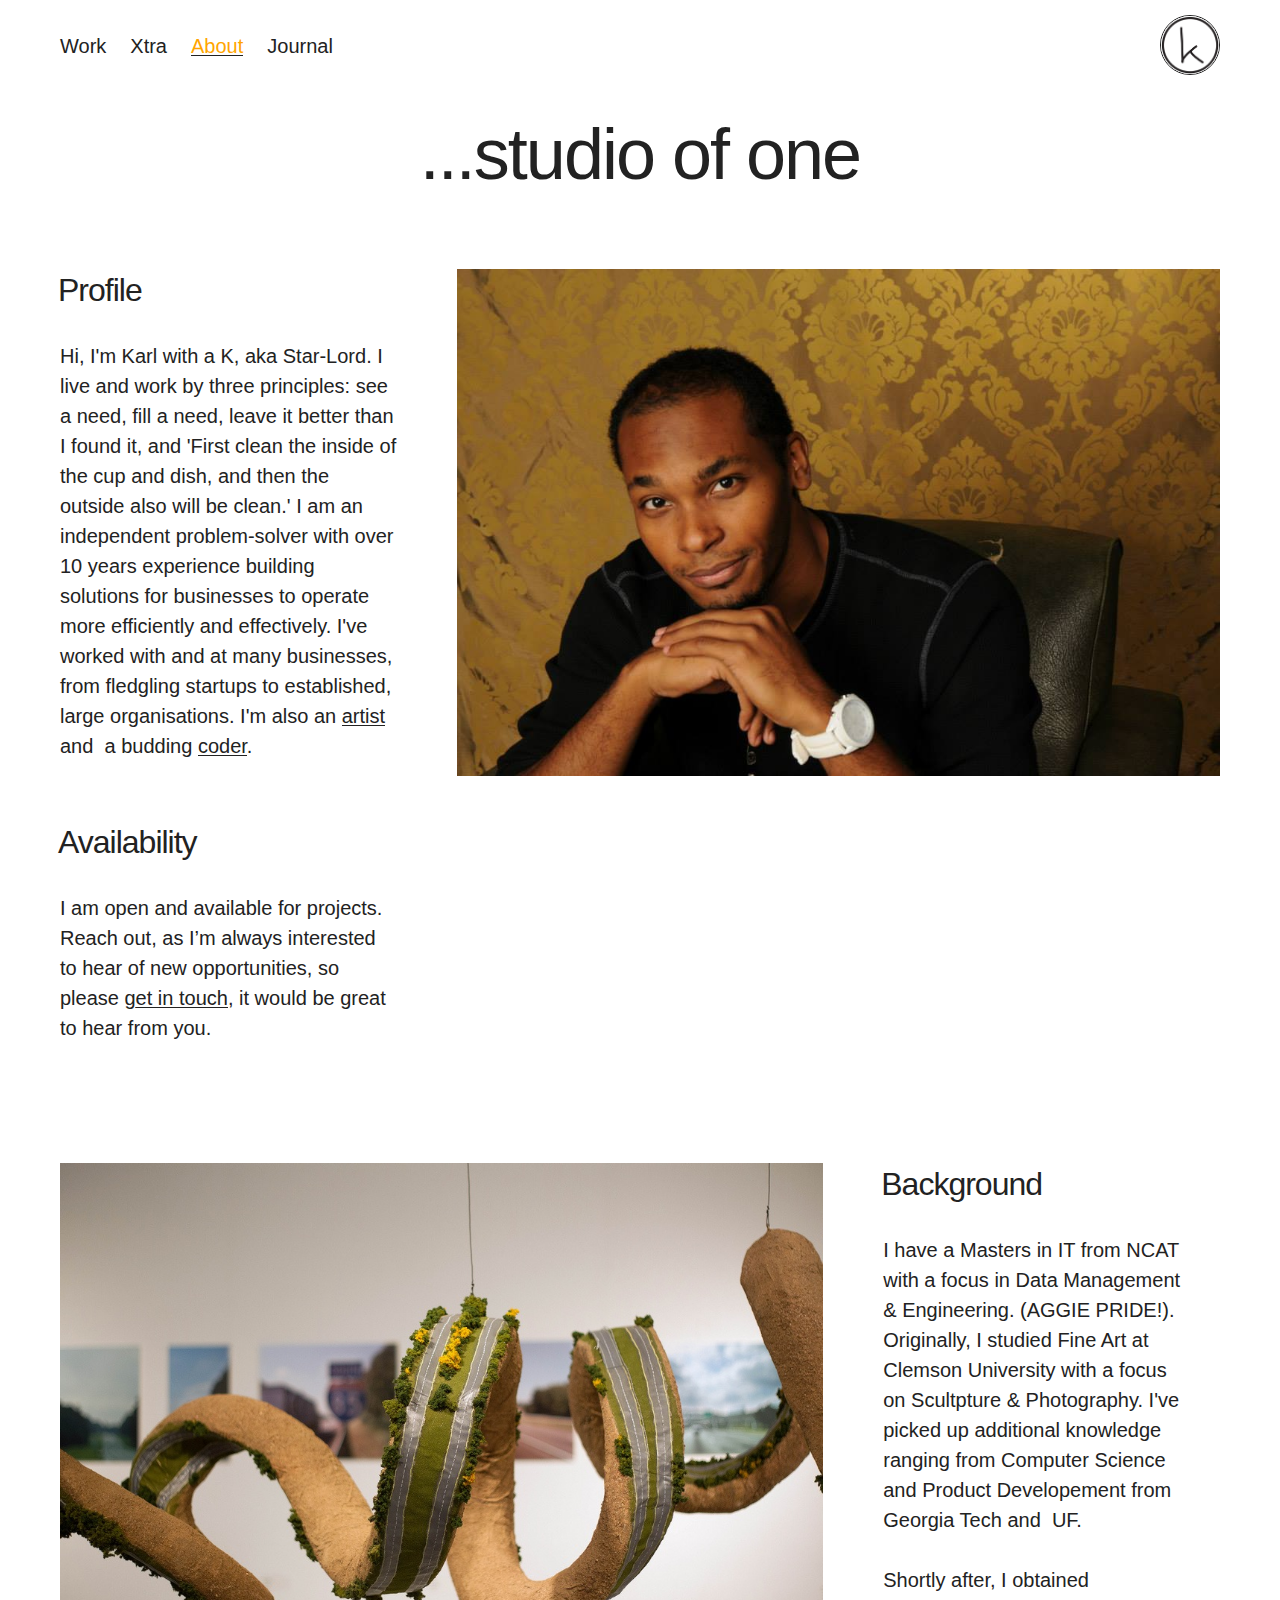
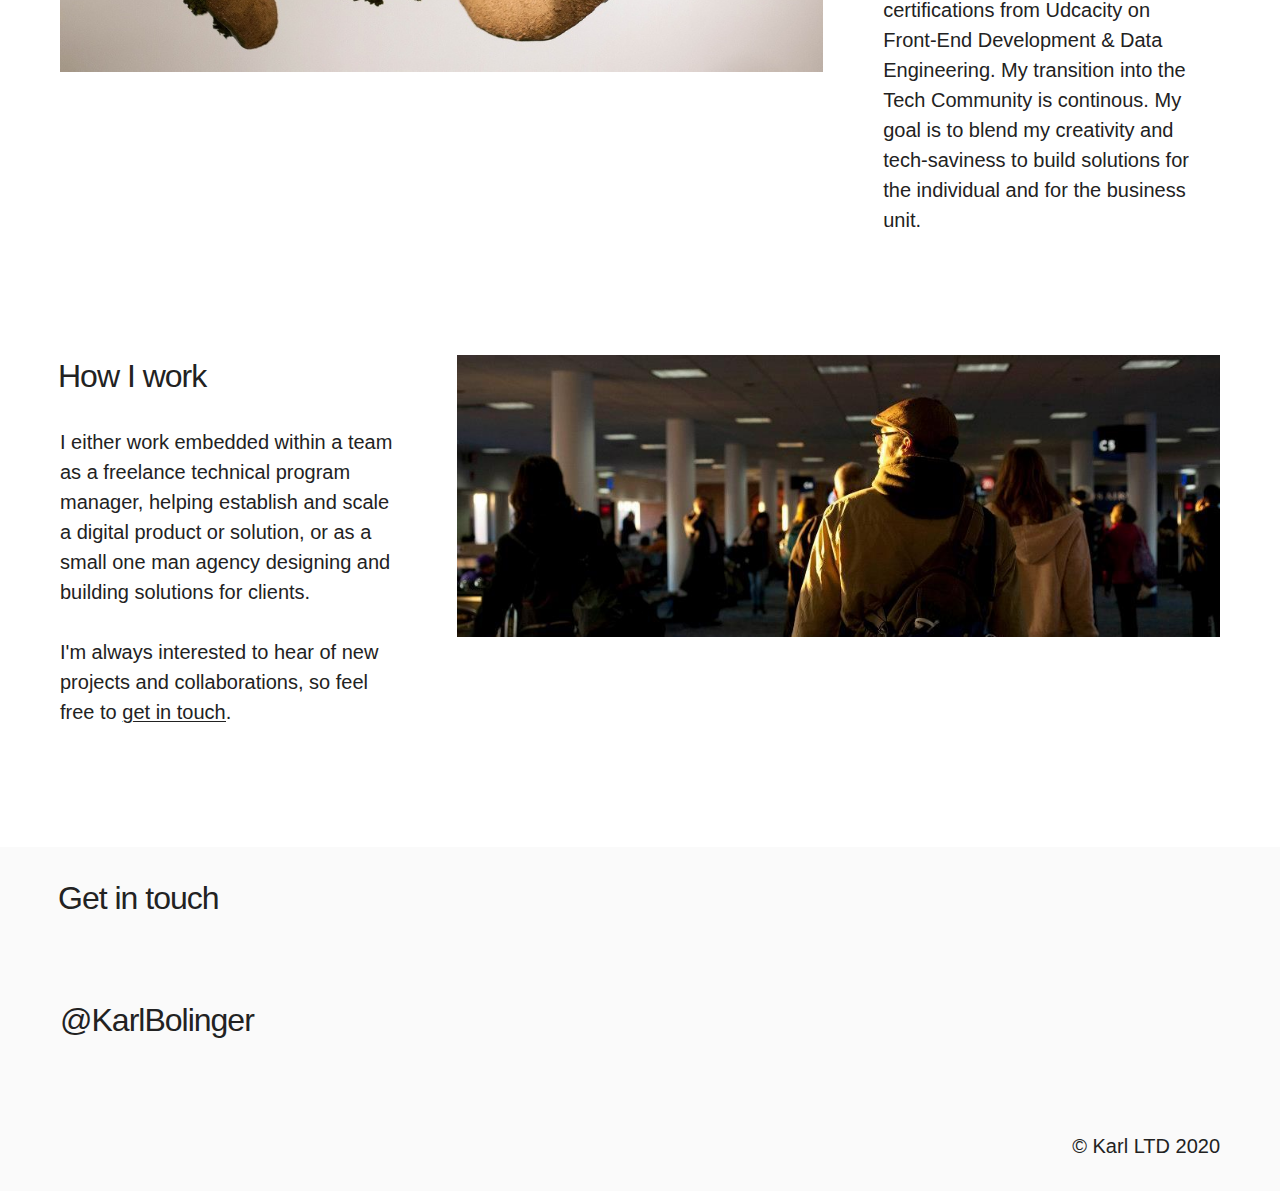
==== commit 33c61820: "Update about.html" ====
--- a/about.html
+++ b/about.html
@@ -70,8 +70,8 @@
       <div class="text-column grid-column">
         <div class="inner text">
             <h2 class="section-heading">Profile</h2>
-            <p>Hey I'm Karl, an independent problem-solver with over 10 years experience making digital products and services.
-            I've worked with many businesses, from fledgling startups to established, large organisations. I'm also a budding <a href="#">coder</a> and&nbsp;<a href="#">artist</a>.</p>
+            <p>Hi, I'm Karl with a K, aka Star-Lord. I live and work by three principles: see a need, fill a need, leave it better than I found it, and 'First clean the inside of the cup and dish, and then the outside also will be clean.' I am an independent problem-solver with over 10 years experience building solutions for businesses to operate more efficiently and effectively.
+            I've worked with and at many businesses, from fledgling startups to established, large organisations. I'm also an <a href="#">artist</a> and&nbsp; a budding <a href="https://github.com/karl-bolinger">coder</a>.</p>
 
             <h3 class="section-heading is-secondary">Availability</h3>
                                     <p>I am open and available for projects. Reach out, as I’m always interested to hear of new opportunities, so please <a href="#">get in touch</a>, it would be great to hear from you.</p>
@@ -96,15 +96,8 @@
       <div class="text-column grid-column">
         <div class="inner text is-right">
             <h2 class="section-heading">Background</h2>
-            <p>I've studied Fine Art at Clemson and picked up knowledge from NC A&T, Georgia Tech, & UF. During that time I was a designer and photographer.</p>
-            <p>Shortly after, I took the Udcacity Front-End Nanodegree program, Data Engineering program, and continued to transition into the Tech Community. I have certifications in the following programming languages:</p>
-            <ul>
-              <li>HTML</li>
-              <li>CSS</li>
-              <li>JavaScript</li>
-              <li>Python</li>
-              <li>R</li>
-            </ul>
+            <p>I have a Masters in IT from NCAT with a focus in Data Management & Engineering. (AGGIE PRIDE!). Originally, I studied Fine Art at Clemson University with a focus on Scultpture & Photography. I've picked up additional knowledge ranging from Computer Science and Product Developement from Georgia Tech and&nbsp UF.</p>
+            <p>Shortly after, I obtained certifications from Udcacity on Front-End Development & Data Engineering. My transition into the Tech Community is continous. My goal is to blend my creativity and tech-saviness to build solutions for the individual and for the business unit. 
         </div>
       </div>
 
@@ -115,9 +108,8 @@
       <div class="text-column grid-column">
         <div class="inner text">
             <h2 class="section-heading">How I work</h2>
-            <p>I either work embedded within a team as a freelance designer, helping establish and scale a digital product, or as a small one man studio designing and building content managed websites for clients.</p>
-            <p>I practice user-centred design and believe in design based on research and prototyping, to meet user&nbsp;needs.</p>
-            <p>I'm always interested to hear of new projects and collaborations, so feel free to <a href="mailto:karlbolinger@gmail.com;">get in touch</a>.</p>
+            <p>I either work embedded within a team as a freelance technical program manager, helping establish and scale a digital product or solution, or as a small one man agency designing and building solutions for clients.</p>
+            <p>I'm always interested to hear of new projects and collaborations, so feel free to <a href="mailto:karl.bolinger+portfolio@gmail.com;">get in touch</a>.</p>
         </div>
       </div>
 
@@ -135,7 +127,7 @@
   <section class="contact-me">
     <div class="contact-me-block">
       <h2 class="section-heading">Get in touch</h2>
-      <a class="twitter-link email-link" href="https://twitter.com/karlbolinger">@KarlBolinger</a>
+      <a class="twitter-link email-link" href="https://twitter.com/karl_bolinger">@KarlBolinger</a>
     </div>
   </section>
   
@@ -145,7 +137,7 @@
     <div class="footer-body-container">
       <div class="footer-body">
         <ul class="social grid-column">
-          <li><a class="twitter" href="https://twitter.com/KarlBolinger">Twitter</a></li>
+          <li><a class="twitter" href="https://twitter.com/karl_bolinger">Twitter</a></li>
           <li><a class="instagram" href="https://www.instagram.com/karlbolinger">Instagram</a></li>
         </ul>
         <ul class="company-details grid-column">
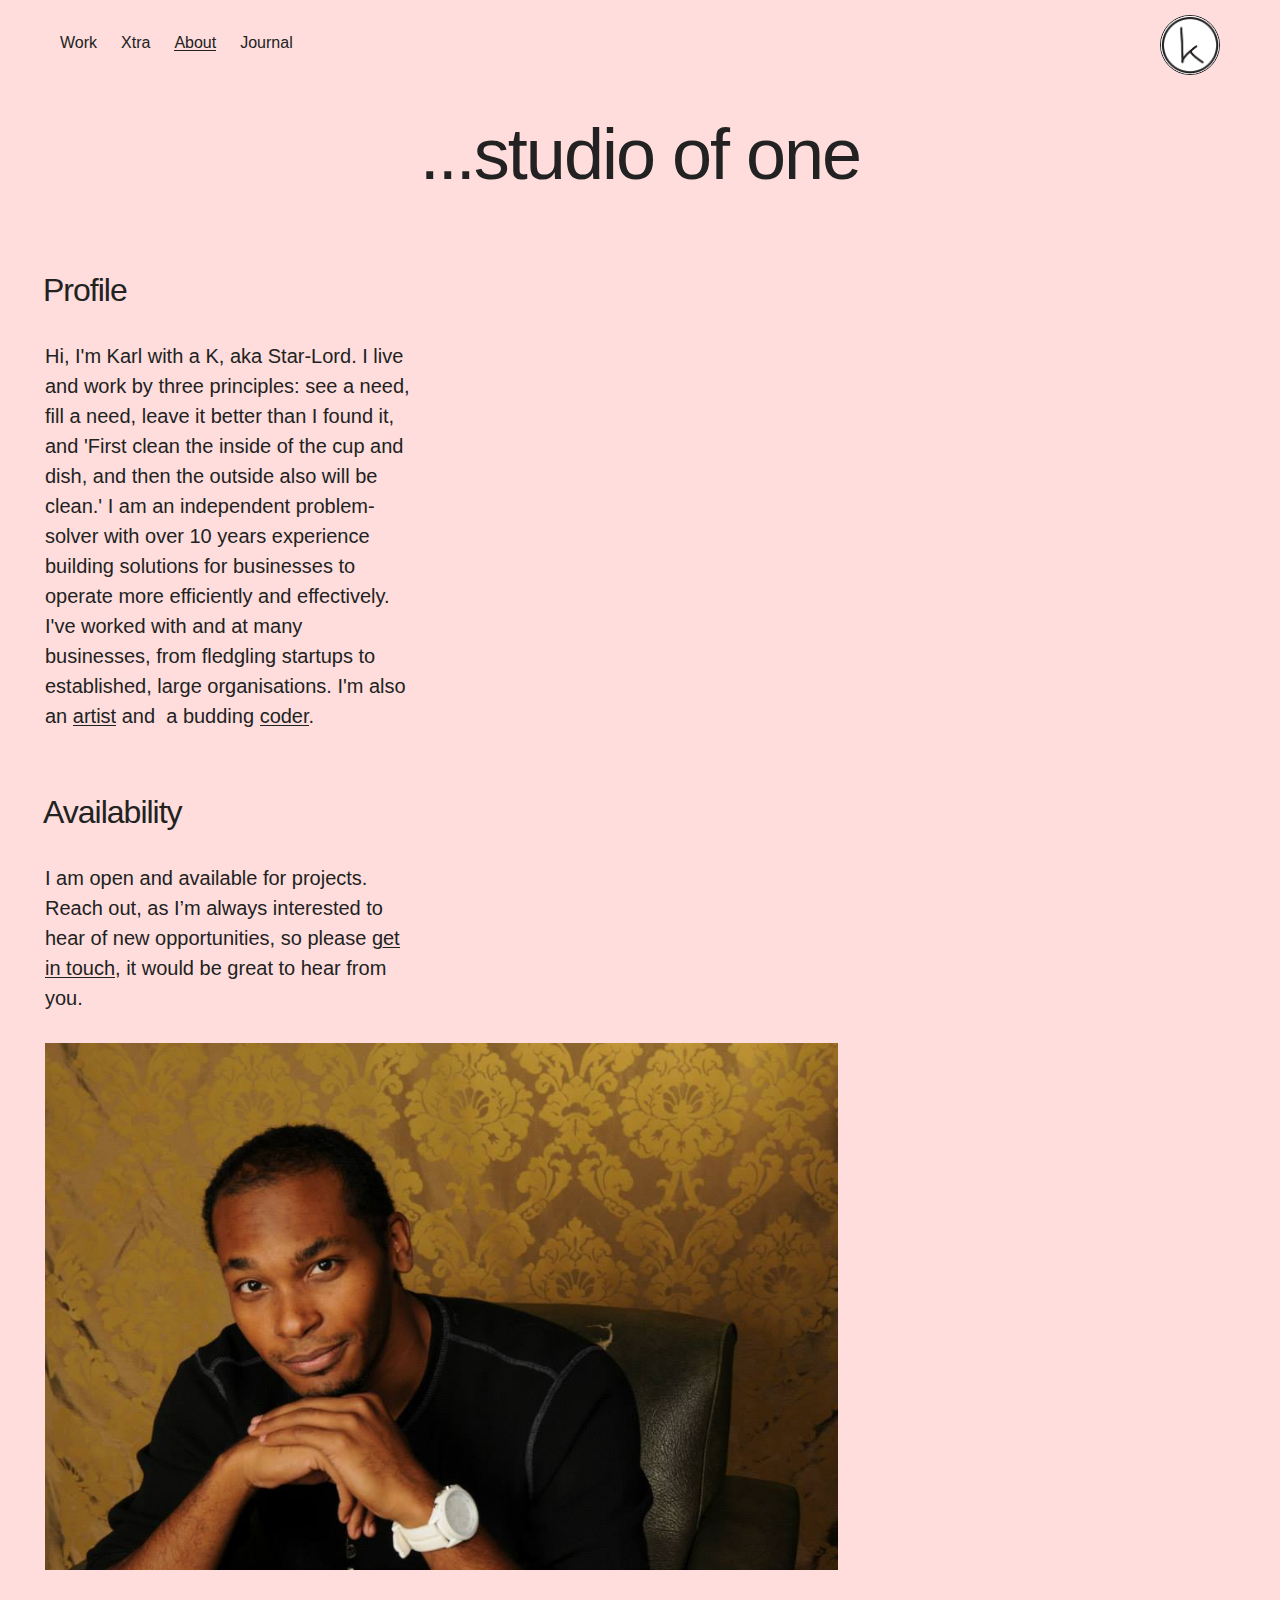
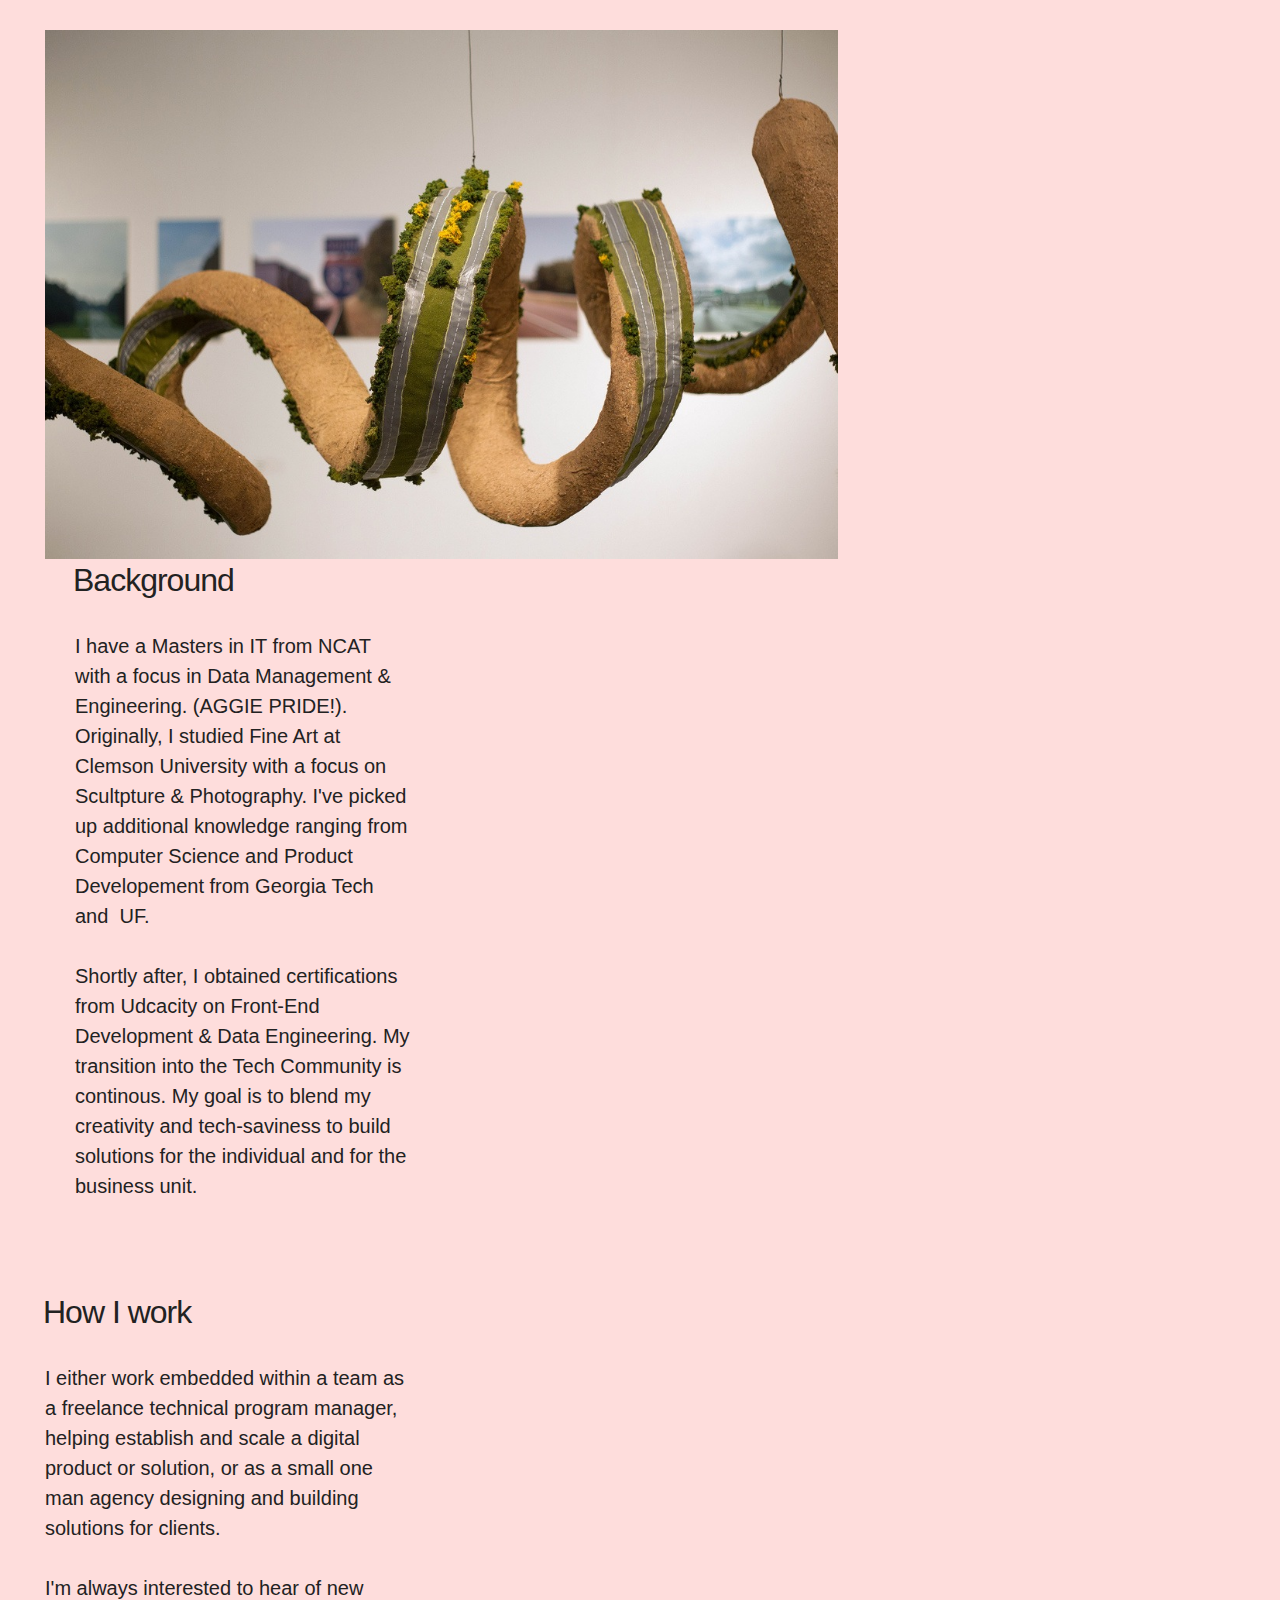
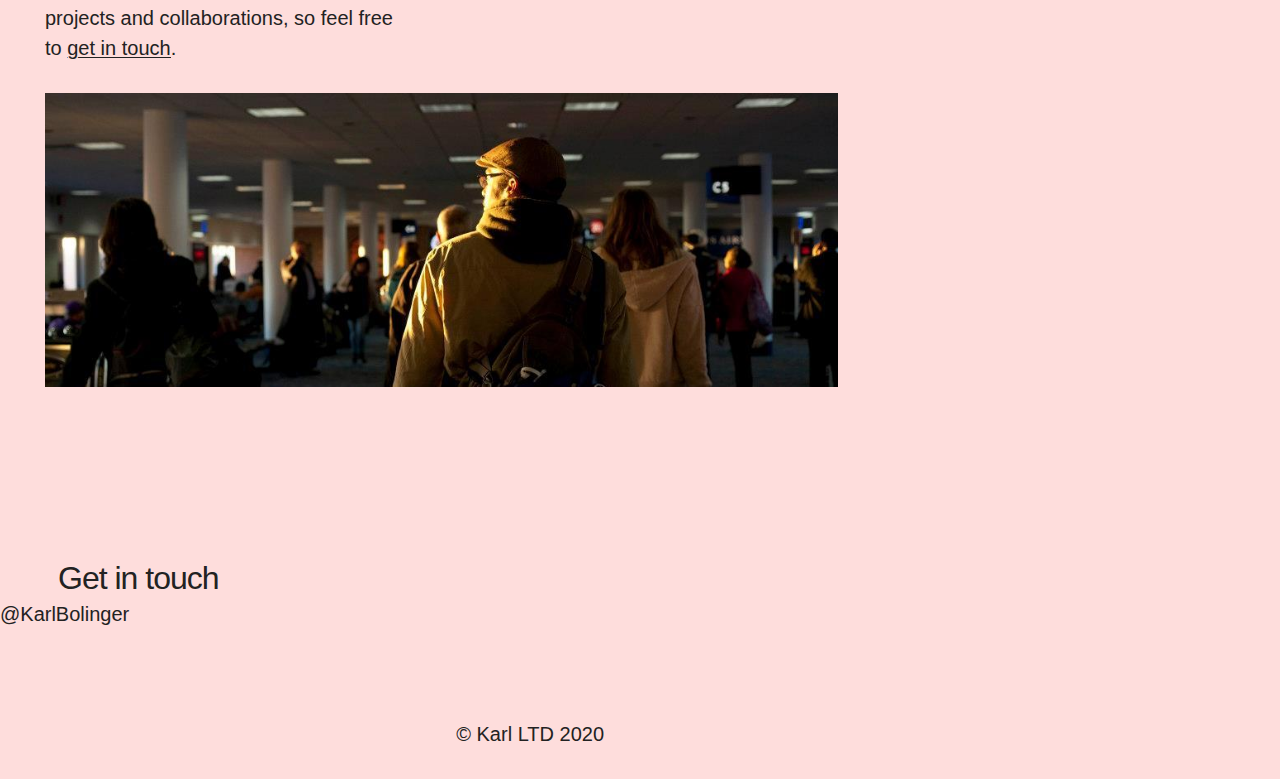
==== commit c5c67e44: "Update about.html" ====
--- a/about.html
+++ b/about.html
@@ -20,7 +20,7 @@
 	<script src="http://cdnjs.cloudflare.com/ajax/libs/respond.js/1.1.0/respond.min.js"></script>
 <![endif]-->
 
-<link rel="stylesheet" type="text/css" media="all" href="css/futurefabric_styles.css" />
+<link rel="stylesheet" type="text/css" media="all" href="css/karl_styles.css" />
 <link rel="icon" href="images/logo.png">
 
 <title>About - Karl Bolinger</title><meta name="description" content="The portfolio of digital product designer and technologist, Karl Bolinger. 👨🏻‍💻">
@@ -149,5 +149,5 @@
         </div>
   
   
-  <script type="text/javascript" src="js/futurefabric.js"></script>
+  <script type="text/javascript" src="js/karl.js"></script>
   </html>
--- a/css/karl_styles.css
+++ b/css/karl_styles.css
@@ -0,0 +1,6000 @@
+/***********************************
+Added In Atop of Original File
+/***********************************/
+
+/***********************************/
+code {
+    font-family: Consolas,"courier new";
+    color: white;
+    background-color: darkgrey;
+    padding: 2px;
+    font-size: 105%;
+}
+
+/***********************************/
+
+html, body, div, span, applet, object, iframe, h1, h2, h3, h4, h5, h6, p, blockquote, pre, a, abbr, acronym, address, big, cite, code, del, dfn, em, img, ins, kbd, q, s, samp, small, strike, strong, sub, sup, tt, var, b, u, i, center, dl, dt, dd, ol, ul, li, fieldset, form, label, legend, table, caption, tbody, tfoot, thead, tr, th, td, article, aside, canvas, details, figcaption, figure, footer, header, hgroup, menu, nav, section, summary, time, mark, audio, video {
+    margin: 0;
+    padding: 0;
+    border: 0;
+    outline: 0;
+    font: inherit;
+    vertical-align:baseline
+}
+
+article, aside, details, figcaption, figure, footer, header, hgroup, menu, nav, section {
+    display:block
+}
+
+body {
+    line-height:1
+}
+
+ol, ul {
+    list-style:none
+}
+
+blockquote, q {
+    quotes:none
+}
+
+blockquote:before, blockquote:after, q:before, q:after {
+    content: '';
+    content:none
+}
+
+ins {
+    text-decoration:none
+}
+
+del {
+    text-decoration:line-through
+}
+
+table {
+    border-collapse: collapse;
+    border-spacing:0
+}
+
+@-webkit-keyframes washingmachine {
+    0% {
+        -webkit-transform:scale(1) rotate(0deg)
+    }
+
+    100% {
+        -webkit-transform:scale(1) rotate(360deg)
+    }
+}
+
+@-moz-keyframes washingmachine {
+    0% {
+        -moz-transform:scale(1) rotate(0deg)
+    }
+
+    100% {
+        -moz-transform:scale(1) rotate(360deg)
+    }
+}
+
+@keyframes washingmachine {
+    0% {
+        -webkit-transform: scale(1) rotate(0deg);
+        -moz-transform: scale(1) rotate(0deg);
+        transform:scale(1) rotate(0deg)
+    }
+
+    100% {
+        -webkit-transform: scale(1) rotate(360deg);
+        -moz-transform: scale(1) rotate(360deg);
+        transform:scale(1) rotate(360deg)
+    }
+}
+
+@-webkit-keyframes spinning {
+    0% {
+        -webkit-transform:rotate(0deg)
+    }
+
+    100% {
+        -webkit-transform:rotate(360deg)
+    }
+}
+
+@-moz-keyframes spinning {
+    0% {
+        -moz-transform:rotate(0deg)
+    }
+
+    100% {
+        -moz-transform:rotate(360deg)
+    }
+}
+
+@keyframes spinning {
+    0% {
+        -webkit-transform: rotate(0deg);
+        -moz-transform: rotate(0deg);
+        transform:rotate(0deg)
+    }
+
+    100% {
+        -webkit-transform: rotate(360deg);
+        -moz-transform: rotate(360deg);
+        transform:rotate(360deg)
+    }
+}
+
+@-webkit-keyframes linkwobble {
+    16.65% {
+        -webkit-transform:translateY(3px)
+    }
+
+    33.3% {
+        -webkit-transform:translateY(-3px)
+    }
+
+    49.95% {
+        -webkit-transform:translateY(2px)
+    }
+
+    66.6% {
+        -webkit-transform:translateY(-2px)
+    }
+
+    83.25% {
+        -webkit-transform:translateY(1px)
+    }
+
+    100% {
+        -webkit-transform:translateY(0)
+    }
+}
+
+@-moz-keyframes linkwobble {
+    16.65% {
+        -moz-transform:translateY(3px)
+    }
+
+    33.3% {
+        -moz-transform:translateY(-3px)
+    }
+
+    49.95% {
+        -moz-transform:translateY(2px)
+    }
+
+    66.6% {
+        -moz-transform:translateY(-2px)
+    }
+
+    83.25% {
+        -moz-transform:translateY(1px)
+    }
+
+    100% {
+        -moz-transform:translateY(0)
+    }
+}
+
+@keyframes linkwobble {
+    16.65% {
+        -webkit-transform: translateY(3px);
+        -moz-transform: translateY(3px);
+        transform:translateY(3px)
+    }
+
+    33.3% {
+        -webkit-transform: translateY(-3px);
+        -moz-transform: translateY(-3px);
+        transform:translateY(-3px)
+    }
+
+    49.95% {
+        -webkit-transform: translateY(2px);
+        -moz-transform: translateY(2px);
+        transform:translateY(2px)
+    }
+
+    66.6% {
+        -webkit-transform: translateY(-2px);
+        -moz-transform: translateY(-2px);
+        transform:translateY(-2px)
+    }
+
+    83.25% {
+        -webkit-transform: translateY(1px);
+        -moz-transform: translateY(1px);
+        transform:translateY(1px)
+    }
+
+    100% {
+        -webkit-transform: translateY(0);
+        -moz-transform: translateY(0);
+        transform:translateY(0)
+    }
+}
+
+@-webkit-keyframes pulse {
+    0% {
+        -webkit-transform:scale(1)
+    }
+
+    50% {
+        -webkit-transform:scale(1.25)
+    }
+
+    100% {
+        -webkit-transform:scale(1)
+    }
+}
+
+@-moz-keyframes pulse {
+    0% {
+        -moz-transform:scale(1)
+    }
+
+    50% {
+        -moz-transform:scale(1.25)
+    }
+
+    100% {
+        -moz-transform:scale(1)
+    }
+}
+
+@keyframes pulse {
+    0% {
+        -webkit-transform: scale(1);
+        -moz-transform: scale(1);
+        transform:scale(1)
+    }
+
+    50% {
+        -webkit-transform: scale(1.25);
+        -moz-transform: scale(1.25);
+        transform:scale(1.25)
+    }
+
+    100% {
+        -webkit-transform: scale(1);
+        -moz-transform: scale(1);
+        transform:scale(1)
+    }
+}
+
+.in-a-spin {
+    -webkit-animation: washingmachine 10s ease-in-out 1;
+    -moz-animation: washingmachine 10s ease-in-out 1;
+    animation:washingmachine 10s ease-in-out 1
+}
+
+.flip-ya-for-real {
+    -webkit-transform: rotate(180deg);
+    -moz-transform: rotate(180deg);
+    transform:rotate(180deg)
+}
+
+.rotates {
+    -webkit-animation: spinning 1s ease-in-out;
+    -moz-animation: spinning 1s ease-in-out;
+    animation: spinning 1s ease-in-out;
+    -webkit-animation-iteration-count: infinite;
+    -moz-animation-iteration-count: infinite;
+    animation-iteration-count:infinite
+}
+
+.rotates-slowly {
+    -webkit-animation: spinning 10s linear;
+    -moz-animation: spinning 10s linear;
+    animation: spinning 10s linear;
+    -webkit-animation-iteration-count: infinite;
+    -moz-animation-iteration-count: infinite;
+    animation-iteration-count:infinite
+}
+
+.fade-out {
+    opacity: 0;
+    -webkit-transition: opacity 0.4s ease-in 0s;
+    -moz-transition: opacity 0.4s ease-in 0s;
+    transition:opacity 0.4s ease-in 0s
+}
+
+.grid-container {
+    margin: 0 auto;
+    max-width: 100%;
+    padding:0 9px
+}
+
+@media screen and (min-width: 600px) {
+    .grid-container {
+        padding:0 12px
+    }
+}
+
+@media screen and (min-width: 960px) {
+    .grid-container {
+        padding:0 15px
+    }
+}
+
+.grid-container:after {
+    content: "";
+    display: table;
+    clear: both
+}
+
+.grid-container [class * ="column-"], .grid-container .grid-column {
+    float: left;
+    padding:0 9px
+}
+
+@media screen and (min-width: 600px) {
+    .grid-container [class * ="column-"], .grid-container .grid-column {
+        padding:0 12px
+    }
+}
+
+@media screen and (min-width: 960px) {
+    .grid-container [class * ="column-"], .grid-container .grid-column {
+        padding:0 15px
+    }
+}
+
+.full-width {
+    width:100%
+}
+
+.half {
+    width:50%
+}
+
+.one-third {
+    width:33.33%
+}
+
+.two-thirds {
+    width:66.66%
+}
+
+@font-face {
+    font-family: "MaisonNeue-Book";
+    src: url("../fonts/maison-neue/MaisonNeueWEB-Book.woff") format("woff"), url("../fonts/maison-neue/MaisonNeueWEB-Book.woff2") format("woff2");
+    font-style: normal;
+    font-weight: normal;
+    font-display:swap
+}
+
+@font-face {
+    font-family: "MaisonNeue-Bold";
+    src: url("../fonts/maison-neue/MaisonNeueWEB-Bold.woff") format("woff"), url("../fonts/maison-neue/MaisonNeueWEB-Bold.woff2") format("woff2");
+    font-style: normal;
+    font-weight: bold;
+    font-display:swap
+}
+
+@font-face {
+    font-family: "Modern-Era-Regular";
+    font-style: normal;
+    font-stretch: normal;
+    font-weight: 400;
+    font-display: swap;
+    src: url(../fonts/modern-era/ModernEra-Regular.woff) format("woff"), url(../fonts/modern-era/ModernEra-Regular.woff2) format("woff2"), url(../fonts/modern-era/ModernEra-Regular.ttf) format("truetype")
+}
+
+@font-face {
+    font-family: "Modern-Era-Bold";
+    font-style: normal;
+    font-stretch: normal;
+    font-weight: 700;
+    font-display: swap;
+    src: url(../fonts/modern-era/ModernEra-Bold.woff) format("woff"), url(../fonts/modern-era/ModernEra-Bold.woff2) format("woff2")
+}
+
+input.button, a.button, .button {
+    font-size: 14px;
+    line-height: 1;
+    letter-spacing: 2px;
+    margin-left: 0;
+    text-transform: uppercase;
+    padding: 14px 17px 12px 17px;
+    -webkit-transition: background 0.4s ease;
+    -moz-transition: background 0.4s ease;
+    transition: background 0.4s ease;
+    font-family: "Modern-Era-Bold", -apple-system, BlinkMacSystemFont, "Helvetica Neue", Helvetica, Arial, sans-serif;
+    background: none;
+    background-color: #222;
+    border: none;
+    border-radius: 22px;
+    color: #fff;
+    display: inline-block;
+    width: auto;
+    -webkit-appearance: none;
+    -webkit-border-radius: none;
+    outline: none;
+    min-width: 160px;
+    text-shadow: none;
+    text-align: center;
+    text-decoration: none;
+    width:100%
+}
+
+@media screen and (min-width: 600px) {
+    input.button, a.button, .button {
+        border-radius: 18px;
+        padding: 12px 17px 10px 17px;
+        width: auto;
+        min-width:250px
+    }
+}
+
+input.button:hover, a.button:hover, .button:hover {
+    -webkit-animation: linkwobble 0.5s linear;
+    -moz-animation: linkwobble 0.5s linear;
+    animation: linkwobble 0.5s linear;
+    background-color: #222;
+    border: none;
+    color: #fff;
+    cursor: pointer;
+    text-shadow: none;
+    text-decoration:none
+}
+
+input.button.secondary, a.button.secondary, .button.secondary {
+    background-color: #f5f5f5;
+    color: #222;
+    border:1px solid #cecece
+}
+
+input.button.secondary:hover, a.button.secondary:hover, .button.secondary:hover {
+    -webkit-animation: linkwobble 0.5s linear;
+    -moz-animation: linkwobble 0.5s linear;
+    animation:linkwobble 0.5s linear
+}
+
+input.button.positive, a.button.positive, .button.positive {
+    background-color: #4BA663;
+    color:#fff
+}
+
+input.button.positive:hover, a.button.positive:hover, .button.positive:hover {
+    -webkit-animation: linkwobble 0.5s linear;
+    -moz-animation: linkwobble 0.5s linear;
+    animation: linkwobble 0.5s linear;
+    background-color: #4BA663;
+    color:#fff
+}
+
+input.button.inactive, a.button.inactive, .button.inactive {
+    background-color: #f5f5f5;
+    color: #222;
+    border: 1px solid #cecece;
+    opacity:0.5
+}
+
+input.button.inactive:hover, a.button.inactive:hover, .button.inactive:hover {
+    background-color: #f5f5f5;
+    color: #222;
+    border: 1px solid #cecece;
+    cursor: default;
+    animation: none
+}
+/*! Flickity v2.1.2
+https://flickity.metafizzy.co
+---------------------------------------------- */
+
+.flickity .flickity-enabled {
+    position:relative
+}
+
+.flickity .flickity-enabled:focus {
+    outline:none
+}
+
+.flickity .flickity-viewport {
+    overflow: hidden;
+    position: relative;
+    height:100%
+}
+
+.flickity .flickity-slider {
+    position: absolute;
+    width: 100%;
+    height:100%
+}
+
+.flickity .flickity-enabled.is-draggable {
+    -webkit-tap-highlight-color: transparent;
+    tap-highlight-color: transparent;
+    -webkit-user-select: none;
+    -moz-user-select: none;
+    -ms-user-select: none;
+    user-select:none
+}
+
+.flickity .flickity-enabled.is-draggable .flickity-viewport {
+    cursor: move;
+    cursor: -webkit-grab;
+    cursor:grab
+}
+
+.flickity .flickity-enabled.is-draggable .flickity-viewport.is-pointer-down {
+    cursor: -webkit-grabbing;
+    cursor:grabbing
+}
+
+.flickity .flickity-button {
+    position: absolute;
+    background: rgba(255, 255, 255, 0.75);
+    border: none;
+    color:#333
+}
+
+.flickity .flickity-button:hover {
+    background: white;
+    cursor:pointer
+}
+
+.flickity .flickity-button:focus {
+    outline: none;
+    box-shadow:0 0 0 5px #19F
+}
+
+.flickity .flickity-button:active {
+    opacity:0.6
+}
+
+.flickity .flickity-button:disabled {
+    opacity: 0.3;
+    cursor: auto;
+    pointer-events:none
+}
+
+.flickity .flickity-button-icon {
+    fill:#333
+}
+
+.flickity .flickity-prev-next-button {
+    top: 50%;
+    width: 44px;
+    height: 44px;
+    border-radius: 50%;
+    transform:translateY(-50%)
+}
+
+.flickity .flickity-prev-next-button.previous {
+    left:10px
+}
+
+.flickity .flickity-prev-next-button.next {
+    right:10px
+}
+
+.flickity .flickity-rtl .flickity-prev-next-button.previous {
+    left: auto;
+    right:10px
+}
+
+.flickity .flickity-rtl .flickity-prev-next-button.next {
+    right: auto;
+    left:10px
+}
+
+.flickity .flickity-prev-next-button .flickity-button-icon {
+    position: absolute;
+    left: 20%;
+    top: 20%;
+    width: 60%;
+    height:60%
+}
+
+.flickity .flickity-page-dots {
+    position: absolute;
+    width: 100%;
+    bottom: -25px;
+    padding: 0;
+    margin: 0;
+    list-style: none;
+    text-align: center;
+    line-height:1
+}
+
+.flickity .flickity-rtl .flickity-page-dots {
+    direction:rtl
+}
+
+.flickity .flickity-page-dots .dot {
+    display: inline-block;
+    width: 9px;
+    height: 9px;
+    margin: 0 5px;
+    background: #f5f5f5;
+    border: solid 1px #888;
+    border-radius: 50%;
+    cursor:pointer
+}
+
+.flickity .flickity-page-dots .dot.is-selected {
+    background: #222;
+    border:solid 1px #222
+}
+
+form {
+    margin:20px 0 40px 0
+}
+
+@media screen and (min-width: 600px) {
+    form {
+        margin: 40px 0 60px 0;
+        max-width:620px
+    }
+}
+
+label {
+    display: block;
+    margin: 18px 0 4px 0;
+    color:#222
+}
+
+@media (prefers-color-scheme: dark) {
+    label {
+        color:#fff
+    }
+}
+
+@media screen and (min-width: 600px) {
+    .firstname, .lastname {
+        width: 48%;
+        float: left;
+        margin-bottom:20px
+    }
+}
+
+@media screen and (min-width: 600px) {
+    .firstname {
+        margin-right:4%
+    }
+}
+
+input {
+    width: 100%;
+    font-size: 16px;
+    line-height: 24px;
+    letter-spacing: 0px;
+    font-family: "Modern-Era-Regular", -apple-system, BlinkMacSystemFont, "Helvetica Neue", Helvetica, Arial, sans-serif;
+    color: #222;
+    padding: 4px 8px;
+    -webkit-appearance: none;
+    border-radius: 0;
+    -webkit-border-radius: none;
+    border:1px solid #aaa
+}
+
+@media screen and (min-width: 600px) {
+    input {
+        font-size: 20px;
+        line-height:30px
+    }
+}
+
+select {
+    border: 1px solid #aaa;
+    font-size: 16px;
+    line-height: 24px;
+    font-family: "Modern-Era-Regular", -apple-system, BlinkMacSystemFont, "Helvetica Neue", Helvetica, Arial, sans-serif;
+    color: #222;
+    background-color: #fff;
+    -webkit-appearance: none;
+    -moz-appearance: none;
+    cursor: pointer;
+    padding: 6px 30px 4px 14px;
+    border-radius: 22px;
+    background-image: url(../../uploads/shared/select_arrow.png);
+    background-position: 95% center;
+    background-repeat: no-repeat;
+    background-size: 12px 6px;
+    margin: 0 0 32px 0;
+    width: 100%;
+    outline: none;
+    display:block
+}
+
+@media screen and (min-width: 600px) {
+    select {
+        font-size: 17px;
+        line-height:26px
+    }
+}
+
+select:-moz-focusring {
+    color: transparent;
+    text-shadow:0 0 0 #000
+}
+
+@media screen and (min-width: 960px) {
+    select {
+        margin:0
+    }
+}
+
+.hamburger-toggle {
+    cursor: pointer;
+    display: block;
+    height: 40px;
+    width:40px
+}
+
+.hamburger-toggle .hamburger {
+    -webkit-transition: opacity, filter 0.15s linear;
+    -moz-transition: opacity, filter 0.15s linear;
+    transition: opacity, filter 0.15s linear;
+    display: inline-block;
+    position: fixed;
+    z-index: 3;
+    padding: 7px 0;
+    cursor: pointer;
+    text-transform: none;
+    background-color: transparent;
+    border: 0;
+    margin: 0;
+    overflow:visible
+}
+
+.hamburger-toggle .hamburger.is-active .hamburger-inner, .hamburger-toggle .hamburger.is-active .hamburger-inner::before, .hamburger-toggle .hamburger.is-active .hamburger-inner::after {
+    -webkit-transition: -webkit-transform, background-color 0.15s ease;
+    -moz-transition: -moz-transform, background-color 0.15s ease;
+    transition: transform, background-color 0.15s ease;
+    -webkit-transition: background-color 0.15s ease;
+    -moz-transition: background-color 0.15s ease;
+    transition: background-color 0.15s ease;
+    background-color:#222
+}
+
+@media (prefers-color-scheme: dark) {
+    .hamburger-toggle .hamburger.is-active .hamburger-inner, .hamburger-toggle .hamburger.is-active .hamburger-inner::before, .hamburger-toggle .hamburger.is-active .hamburger-inner::after {
+        background-color:#fff
+    }
+}
+
+.hamburger-toggle .hamburger-box {
+    width: 30px;
+    height: 20px;
+    display: inline-block;
+    position:relative
+}
+
+.hamburger-toggle .hamburger-inner {
+    display: block;
+    top: 50%;
+    margin-top:-2px
+}
+
+.hamburger-toggle .hamburger-inner, .hamburger-toggle .hamburger-inner::before, .hamburger-toggle .hamburger-inner::after {
+    -webkit-transition: -webkit-transform, background-color 0.15s ease;
+    -moz-transition: -moz-transform, background-color 0.15s ease;
+    transition: transform, background-color 0.15s ease;
+    -webkit-transition: background-color 0.5s ease 0.3s;
+    -moz-transition: background-color 0.5s ease 0.3s;
+    transition: background-color 0.5s ease 0.3s;
+    width: 30px;
+    height: 2px;
+    background-color: #222;
+    border-radius: 0px;
+    position:absolute
+}
+
+@media (prefers-color-scheme: dark) {
+    .hamburger-toggle .hamburger-inner, .hamburger-toggle .hamburger-inner::before, .hamburger-toggle .hamburger-inner::after {
+        background-color:#fff
+    }
+}
+
+.hamburger-toggle .hamburger-inner::before, .hamburger-toggle .hamburger-inner::after {
+    content: "";
+    display:block
+}
+
+.hamburger-toggle .hamburger-inner::before {
+    top:-8px
+}
+
+.hamburger-toggle .hamburger-inner::after {
+    bottom:-8px
+}
+
+.hamburger-toggle .hamburger--slider .hamburger-inner {
+    top:6px
+}
+
+.hamburger-toggle .hamburger--slider .hamburger-inner::before {
+    top:8px
+}
+
+.hamburger-toggle .hamburger--slider .hamburger-inner::after {
+    top:16px
+}
+
+.hamburger-toggle .hamburger--slider.is-active {
+    margin-top:-8px
+}
+
+.hamburger-toggle .hamburger--slider.is-active .hamburger-inner {
+    transform:translate3d(-4px, 16px, 20px) rotate(45deg)
+}
+
+.hamburger-toggle .hamburger--slider.is-active .hamburger-inner::before {
+    transform: rotate(-45deg) translate3d(-5.71429px, -6px, 0);
+    opacity:0
+}
+
+.hamburger-toggle .hamburger--slider.is-active .hamburger-inner::after {
+    width: 30px;
+    transform:translate3d(0, -16px, 0) rotate(-90deg)
+}
+
+input[type=range] {
+    -webkit-appearance: none;
+    background-color: transparent;
+    border:none
+}
+
+input[type=range]:focus {
+    outline:none
+}
+
+input[type=range]::-webkit-slider-runnable-track {
+    width: 100%;
+    height: 2px;
+    border: none;
+    background: #222;
+    cursor:pointer
+}
+
+input[type=range]::-webkit-slider-thumb {
+    height: 28px;
+    width: 28px;
+    background: #fff;
+    border: 1px solid #222;
+    border-radius: 50%;
+    cursor: pointer;
+    margin-top: -14px;
+    -webkit-appearance:none
+}
+
+@media screen and (min-width: 960px) {
+    input[type=range]::-webkit-slider-thumb {
+        height: 20px;
+        width: 20px;
+        margin-top:-10px
+    }
+}
+
+input[type=range]:focus::-webkit-slider-runnable-track {
+    background:#222
+}
+
+input[type=range]::-moz-range-track {
+    width: 100%;
+    height: 2px;
+    border: none;
+    background: #222;
+    cursor:pointer
+}
+
+input[type=range]::-moz-range-thumb {
+    height: 28px;
+    width: 28px;
+    background: #fff;
+    border: 1px solid #222;
+    border-radius: 50%;
+    cursor: pointer;
+    margin-top: -14px;
+    -webkit-appearance:none
+}
+
+@media screen and (min-width: 960px) {
+    input[type=range]::-moz-range-thumb {
+        height: 20px;
+        width: 20px;
+        margin-top:-10px
+    }
+}
+
+input[type=range]::-ms-track {
+    width: 100%;
+    height: 2px;
+    border: none;
+    background: #222;
+    cursor:pointer
+}
+
+input[type=range]::-ms-fill-lower {
+    background: #222;
+    border:none
+}
+
+input[type=range]::-ms-fill-upper {
+    background: #222;
+    border:none
+}
+
+input[type=range]::-ms-thumb {
+    height: 28px;
+    width: 28px;
+    background: #fff;
+    border: 1px solid #222;
+    border-radius: 50%;
+    cursor: pointer;
+    margin-top: -14px;
+    -webkit-appearance:none
+}
+
+@media screen and (min-width: 960px) {
+    input[type=range]::-ms-thumb {
+        height: 20px;
+        width: 20px;
+        margin-top:-10px
+    }
+}
+
+input[type=range]:focus::-ms-fill-lower {
+    background:#222
+}
+
+input[type=range]:focus::-ms-fill-upper {
+    background:#222
+}
+
+.scroll-container {
+    -webkit-transition: all 0.8s;
+    -moz-transition: all 0.8s;
+    transition: all 0.8s;
+    margin-top:40px
+}
+
+@media screen and (min-width: 960px) {
+    .scroll-container {
+        margin-top:70px
+    }
+}
+
+.scroll-container.show {
+    -webkit-transition: all 0.8s;
+    -moz-transition: all 0.8s;
+    transition: all 0.8s;
+    margin-top:0px
+}
+
+.scroll-container.from-bottom {
+    -webkit-transition: all 0.8s;
+    -moz-transition: all 0.8s;
+    transition: all 0.8s;
+    margin-top:-40px
+}
+
+@media screen and (min-width: 960px) {
+    .scroll-container.from-bottom {
+        margin-top:-70px
+    }
+}
+
+.spinner, .page-load-spinner {
+    -webkit-animation: pulse 0.8s linear;
+    -moz-animation: pulse 0.8s linear;
+    animation: pulse 0.8s linear;
+    -webkit-animation-iteration-count: infinite;
+    -moz-animation-iteration-count: infinite;
+    animation-iteration-count: infinite;
+    width: 15px;
+    height: 15px;
+    border-radius: 50%;
+    background-color: #fff;
+    position: absolute;
+    top: 50%;
+    left: 50%;
+    margin-left: -7.5px;
+    margin-top:-7.5px
+}
+
+@media screen and (min-width: 600px) {
+    .spinner, .page-load-spinner {
+        width: 20px;
+        height: 20px;
+        margin-left: -10px;
+        margin-top:-10px
+    }
+}
+
+.is-inverted.spinner, .is-inverted.page-load-spinner {
+    background-color:#ccc
+}
+
+.availability-header {
+    display: none;
+    position: fixed;
+    top: 0;
+    right: 0;
+    left: 0;
+    padding: 13px 0 0;
+    font-size: 16px;
+    line-height: 24px;
+    background-color: #222;
+    color: #f5f5f5;
+    text-align: center;
+    z-index: 10000;
+    height:48px
+}
+
+@media screen and (min-width: 600px) {
+    .availability-header {
+        font-size: 17px;
+        line-height:26px
+    }
+}
+
+@media screen and (min-width: 600px) {
+    .availability-header {
+        padding:11px 0 0
+    }
+}
+
+.availability-header .message-container {
+    margin: 0 auto;
+    max-width:1800px
+}
+
+.availability-header .link {
+    background-color: #f5f5f5;
+    background-image: -webkit-linear-gradient(-270deg, #f5f5f5 100%, #f5f5f5 0%);
+    background-image: linear-gradient(0deg, #f5f5f5 100%, #f5f5f5 0%);
+    background-repeat: repeat-x;
+    background-position: 0 94%;
+    background-color: transparent;
+    background-size: 200% 1px;
+    color: #f5f5f5;
+    text-shadow: -0.06em 0 0 #222, 0.06em 0 0 #222, -0.06em 0 0 #222, 0.06em 0 0 #222, -0.06em 0 0 #222, 0.06em 0 0 #222, 0 -1px 0 #222, 0 1px 0 #222;
+    text-decoration:none
+}
+
+.contact-me {
+    padding-top: 30px;
+    background-color:#fafafa
+}
+
+@media (prefers-color-scheme: dark) {
+    .contact-me {
+        color: #fff;
+        background-color:#222
+    }
+}
+
+.contact-me .section-heading {
+    margin-bottom: 0;
+    padding-left:18px
+}
+
+@media screen and (min-width: 600px) {
+    .contact-me .section-heading {
+        padding-left:36px
+    }
+}
+
+@media screen and (min-width: 960px) {
+    .contact-me .section-heading {
+        padding-left:60px
+    }
+}
+
+.contact-me .contact-me-block {
+    padding-top: 30px;
+    padding-bottom:70px
+}
+
+@media screen and (min-width: 600px) {
+    .contact-me .contact-me-block {
+        padding-top: 80px;
+        padding-bottom:60px
+    }
+}
+
+.contact-me .contact-module-link {
+    font-size: 26px;
+    line-height: 36px;
+    margin-left: -1px;
+    letter-spacing: -0.5px;
+    display: inline-block;
+    font-family: "Modern-Era-Bold", -apple-system, BlinkMacSystemFont, "Helvetica Neue", Helvetica, Arial, sans-serif;
+    margin-left:18px
+}
+
+@media screen and (min-width: 600px) {
+    .contact-me .contact-module-link {
+        font-size: 26px;
+        line-height: 36px;
+        margin-left:-1px
+    }
+}
+
+@media screen and (min-width: 960px) {
+    .contact-me .contact-module-link {
+        font-size: 32px;
+        line-height: 42px;
+        margin-left: -2px;
+        letter-spacing:-1px
+    }
+}
+
+@media screen and (min-width: 600px) {
+    .contact-me .contact-module-link {
+        margin-left:36px
+    }
+}
+
+@media screen and (min-width: 960px) {
+    .contact-me .contact-module-link {
+        margin-left:60px
+    }
+}
+
+.contact-me .contact-module-link:hover {
+    background-color: #222;
+    background-image: -webkit-linear-gradient(-270deg, #222 100%, #222 0%);
+    background-image: linear-gradient(0deg, #222 100%, #222 0%);
+    background-repeat: repeat-x;
+    background-position: 0 82%;
+    background-color: transparent;
+    background-size: 200% 2px;
+    color: #222;
+    text-shadow: -0.06em 0 0 #fafafa, 0.06em 0 0 #fafafa, -0.06em 0 0 #fafafa, 0.06em 0 0 #fafafa, -0.06em 0 0 #fafafa, 0.06em 0 0 #fafafa, 0 -1px 0 #fafafa, 0 1px 0 #fafafa;
+    text-decoration:none
+}
+
+@media (prefers-color-scheme: dark) {
+    .contact-me .contact-module-link:hover {
+        background-color: #fff;
+        background-image: -webkit-linear-gradient(-270deg, #fff 100%, #fff 0%);
+        background-image: linear-gradient(0deg, #fff 100%, #fff 0%);
+        background-repeat: repeat-x;
+        background-position: 0 82%;
+        background-color: transparent;
+        background-size: 200% 2px;
+        color: #fff;
+        text-shadow: -0.06em 0 0 #222, 0.06em 0 0 #222, -0.06em 0 0 #222, 0.06em 0 0 #222, -0.06em 0 0 #222, 0.06em 0 0 #222, 0 -1px 0 #222, 0 1px 0 #222;
+        text-decoration:none
+    }
+}
+
+.contact-me .newsletter-sub-link {
+    font-size: 16px;
+    line-height: 24px;
+    letter-spacing: 0px;
+    margin-bottom: 60px;
+    font-family: "Modern-Era-Regular", -apple-system, BlinkMacSystemFont, "Helvetica Neue", Helvetica, Arial, sans-serif;
+    background-color: #222;
+    background-image: -webkit-linear-gradient(-270deg, #222 100%, #222 0%);
+    background-image: linear-gradient(0deg, #222 100%, #222 0%);
+    background-repeat: repeat-x;
+    background-position: 0 82%;
+    background-color: transparent;
+    background-size: 200% 1px;
+    color: #222;
+    text-shadow: -0.06em 0 0 #fafafa, 0.06em 0 0 #fafafa, -0.06em 0 0 #fafafa, 0.06em 0 0 #fafafa, -0.06em 0 0 #fafafa, 0.06em 0 0 #fafafa, 0 -1px 0 #fafafa, 0 1px 0 #fafafa;
+    text-decoration:none
+}
+
+@media screen and (min-width: 600px) {
+    .contact-me .newsletter-sub-link {
+        font-size: 20px;
+        line-height:30px
+    }
+}
+
+@media (prefers-color-scheme: dark) {
+    .contact-me .newsletter-sub-link {
+        background-color: #fff;
+        background-image: -webkit-linear-gradient(-270deg, #fff 100%, #fff 0%);
+        background-image: linear-gradient(0deg, #fff 100%, #fff 0%);
+        background-repeat: repeat-x;
+        background-position: 0 82%;
+        background-color: transparent;
+        background-size: 200% 1px;
+        color: #fff;
+        text-shadow: -0.06em 0 0 #222, 0.06em 0 0 #222, -0.06em 0 0 #222, 0.06em 0 0 #222, -0.06em 0 0 #222, 0.06em 0 0 #222, 0 -1px 0 #222, 0 1px 0 #222;
+        text-decoration:none
+    }
+}
+
+.contact-me .newsletter-sub-link:hover {
+    background-color: #222;
+    background-image: -webkit-linear-gradient(-270deg, #222 100%, #222 0%);
+    background-image: linear-gradient(0deg, #222 100%, #222 0%);
+    background-repeat: repeat-x;
+    background-position: 0 82%;
+    background-color: transparent;
+    background-size: 200% 1px;
+    color: #222;
+    text-shadow: -0.06em 0 0 #fafafa, 0.06em 0 0 #fafafa, -0.06em 0 0 #fafafa, 0.06em 0 0 #fafafa, -0.06em 0 0 #fafafa, 0.06em 0 0 #fafafa, 0 -1px 0 #fafafa, 0 1px 0 #fafafa;
+    text-decoration:none
+}
+
+@media (prefers-color-scheme: dark) {
+    .contact-me .newsletter-sub-link:hover {
+        background-color: #fff;
+        background-image: -webkit-linear-gradient(-270deg, #fff 100%, #fff 0%);
+        background-image: linear-gradient(0deg, #fff 100%, #fff 0%);
+        background-repeat: repeat-x;
+        background-position: 0 82%;
+        background-color: transparent;
+        background-size: 200% 1px;
+        color: #fff;
+        text-shadow: -0.06em 0 0 #222, 0.06em 0 0 #222, -0.06em 0 0 #222, 0.06em 0 0 #222, -0.06em 0 0 #222, 0.06em 0 0 #222, 0 -1px 0 #222, 0 1px 0 #222;
+        text-decoration:none
+    }
+}
+
+.filters {
+    position: fixed;
+    top: 0;
+    right: 0;
+    bottom: 0;
+    left: 0;
+    -webkit-transition: opacity 0.2s ease-in-out;
+    -moz-transition: opacity 0.2s ease-in-out;
+    transition: opacity 0.2s ease-in-out;
+    background-color: #FCCE00;
+    opacity: 0;
+    pointer-events: none;
+    z-index:9999
+}
+
+.filters.show {
+    -webkit-transition: opacity 0.2s ease-in-out;
+    -moz-transition: opacity 0.2s ease-in-out;
+    transition: opacity 0.2s ease-in-out;
+    opacity: 1;
+    pointer-events:all
+}
+
+.filters .filters-block {
+    margin: 0 auto;
+    padding: 130px 60px 0;
+    max-width:1800px
+}
+
+.filters .filters-block li:first-child {
+    margin-bottom:48px
+}
+
+.filters .filter {
+    font-size: 32px;
+    line-height: 38px;
+    letter-spacing: -1px;
+    font-family: "Modern-Era-Regular", -apple-system, BlinkMacSystemFont, "Helvetica Neue", Helvetica, Arial, sans-serif
+}
+
+@media screen and (min-width: 600px) {
+    .filters .filter {
+        font-size: 42px;
+        line-height: 48px;
+        margin-left:-1px
+    }
+}
+
+@media screen and (min-width: 960px) {
+    .filters .filter {
+        font-size: 60px;
+        line-height: 64px;
+        margin-left: -3px;
+        letter-spacing:-1px
+    }
+}
+
+.filters .filter.active {
+    text-decoration:underline
+}
+
+.header {
+    position: fixed;
+    top: 0;
+    right: 0;
+    left: 0;
+    padding: 12px 0 0;
+    -webkit-transform: translateY(0);
+    -moz-transform: translateY(0);
+    transform: translateY(0);
+    -webkit-transition: -webkit-transform .6s cubic-bezier(0.55, 0.085, 0, 0.99);
+    -moz-transition: -moz-transform .6s cubic-bezier(0.55, 0.085, 0, 0.99);
+    transition: transform .6s cubic-bezier(0.55, 0.085, 0, 0.99);
+    background-color: #fff;
+    backface-visibility: hidden !important;
+    display: block;
+    height: 72px;
+    width: 100%;
+    z-index: 9999;
+    margin:0 auto
+}
+
+@media (prefers-color-scheme: dark) {
+    .header {
+        color: #fff;
+        background-color:#222
+    }
+}
+
+@media screen and (min-width: 600px) {
+    .header {
+        padding: 15px 0 0;
+        height:90px
+    }
+}
+
+.header.is-hidden {
+    -webkit-transform: translateY(-90px);
+    -moz-transform: translateY(-90px);
+    transform: translateY(-90px);
+    -webkit-transition: -webkit-transform .6s cubic-bezier(0.55, 0.085, 0, 0.99);
+    -moz-transition: -moz-transform .6s cubic-bezier(0.55, 0.085, 0, 0.99);
+    transition:transform .6s cubic-bezier(0.55, 0.085, 0, 0.99)
+}
+
+.logo {
+    -webkit-transform: scale(1, 1);
+    -moz-transform: scale(1, 1);
+    transform: scale(1, 1);
+    -webkit-transition: -webkit-transform .1s ease-out;
+    -moz-transition: -moz-transform .1s ease-out;
+    transition: transform .1s ease-out;
+    position: absolute;
+    right: 18px;
+    height: 50px;
+    width: 50px;
+    background-color: rgba(255, 255, 255, 0.85);
+    border-radius: 50%;
+    border: 1px solid #222;
+    display: block;
+    z-index:9999
+}
+
+.logo:hover {
+    -webkit-transform: scale(1.1, 1.1);
+    -moz-transform: scale(1.1, 1.1);
+    transform: scale(1.1, 1.1);
+    -webkit-transition: -webkit-transform .1s ease-out;
+    -moz-transition: -moz-transform .1s ease-out;
+    transition:transform .1s ease-out
+}
+
+@media screen and (min-width: 600px) {
+    .logo {
+        position: absolute;
+        right: 36px;
+        height: 60px;
+        width:60px
+    }
+}
+
+@media screen and (min-width: 960px) {
+    .logo {
+        position: absolute;
+        right: 60px;
+        height: 60px;
+        width:60px
+    }
+}
+
+.logo .logo-text {
+    display: block;
+    position: absolute;
+    text-indent:-500000px
+}
+
+.logo .avatar {
+    height: 48px;
+    width: 48px;
+    border-radius:50%
+}
+
+@media screen and (min-width: 600px) {
+    .logo .avatar {
+        height: 58px;
+        width:58px
+    }
+}
+
+@media screen and (min-width: 960px) {
+    .logo .avatar {
+        height: 58px;
+        width:58px
+    }
+}
+
+nav.primary-nav {
+    position: fixed;
+    top: 0;
+    bottom: 0;
+    left: -100vw;
+    -webkit-transition: left 0.2s ease-in-out;
+    -moz-transition: left 0.2s ease-in-out;
+    transition: left 0.2s ease-in-out;
+    z-index: 1000;
+    background-color: #fedddc;
+    margin: 0;
+    width: 100%;
+    box-shadow: none;
+    height:100vh
+}
+
+@media (prefers-color-scheme: dark) {
+    nav.primary-nav {
+        background-color:#222
+    }
+}
+
+nav.primary-nav.show {
+    position: fixed;
+    top: 0;
+    bottom: 0;
+    left: 0;
+    -webkit-transition: left 0.4s ease-in-out;
+    -moz-transition: left 0.4s ease-in-out;
+    transition:left 0.4s ease-in-out
+}
+
+@media screen and (min-width: 600px) {
+    nav.primary-nav {
+        position: relative;
+        top: 0;
+        right: 0;
+        bottom: 0;
+        left: 0;
+        opacity: 1;
+        background: none;
+        display: block;
+        height: auto;
+        margin-left: 36px;
+        margin-top:10px
+    }
+}
+
+@media screen and (min-width: 960px) {
+    nav.primary-nav {
+        margin-top: 23px;
+        margin-left:60px
+    }
+}
+
+nav.primary-nav ul {
+    position: absolute;
+    top: 42%;
+    -webkit-transform: translateY(-50%);
+    -moz-transform: translateY(-50%);
+    transform: translateY(-50%);
+    width:100%
+}
+
+@media screen and (min-width: 600px) {
+    nav.primary-nav ul {
+        position: static;
+        transform: none;
+        margin-top: -7px;
+        width:auto
+    }
+}
+
+nav.primary-nav ul li {
+    margin: 18px 0;
+    text-align:center
+}
+
+nav.primary-nav ul li:last-child {
+    padding-bottom:0
+}
+
+nav.primary-nav ul li.active a {
+    background-color: #222;
+    background-image: -webkit-linear-gradient(-270deg, #222 100%, #222 0%);
+    background-image: linear-gradient(0deg, #222 100%, #222 0%);
+    background-repeat: repeat-x;
+    background-position: 0 94%;
+    background-color: transparent;
+    background-size: 200% 2px;
+    color: #222;
+    text-shadow: -0.06em 0 0 #fedddc, 0.06em 0 0 #fedddc, -0.06em 0 0 #fedddc, 0.06em 0 0 #fedddc, -0.06em 0 0 #fedddc, 0.06em 0 0 #fedddc, 0 -1px 0 #fedddc, 0 1px 0 #fedddc;
+    text-decoration:none
+}
+
+@media (prefers-color-scheme: dark) {
+    nav.primary-nav ul li.active a {
+        background-color: #fff;
+        background-image: -webkit-linear-gradient(-270deg, #fff 100%, #fff 0%);
+        background-image: linear-gradient(0deg, #fff 100%, #fff 0%);
+        background-repeat: repeat-x;
+        background-position: 0 94%;
+        background-color: transparent;
+        background-size: 200% 2px;
+        color: #fff;
+        text-shadow: -0.06em 0 0 #222, 0.06em 0 0 #222, -0.06em 0 0 #222, 0.06em 0 0 #222, -0.06em 0 0 #222, 0.06em 0 0 #222, 0 -1px 0 #222, 0 1px 0 #222;
+        text-decoration:none
+    }
+}
+
+@media screen and (min-width: 600px) {
+    nav.primary-nav ul li {
+        padding: 0;
+        width:auto
+    }
+}
+
+nav.primary-nav ul li a {
+    font-size: 34px;
+    line-height: 40px;
+    letter-spacing: -1px;
+    display: inline-block;
+    margin: 0;
+    line-height: 1;
+    text-align: center;
+    font-family: "Modern-Era-Bold", -apple-system, BlinkMacSystemFont, "Helvetica Neue", Helvetica, Arial, sans-serif;
+    -webkit-tap-highlight-color:rgba(0, 0, 0, 0)
+}
+
+@media screen and (min-width: 600px) {
+    nav.primary-nav ul li a {
+        font-size: 46px;
+        line-height: 52px;
+        margin-left:-1px
+    }
+}
+
+@media screen and (min-width: 960px) {
+    nav.primary-nav ul li a {
+        font-size: 64px;
+        line-height: 70px;
+        margin-left:-2px
+    }
+}
+
+@media screen and (min-width: 1200px) {
+    nav.primary-nav ul li a {
+        font-size: 72px;
+        line-height: 80px;
+        margin-left: -2px;
+        letter-spacing:-2px
+    }
+}
+
+@media screen and (min-width: 1800px) {
+    nav.primary-nav ul li a {
+        font-size: 80px;
+        line-height: 88px;
+        margin-left:-3px
+    }
+}
+
+@media screen and (min-width: 600px) {
+    nav.primary-nav ul li a {
+        font-size: 16px;
+        line-height: 24px;
+        letter-spacing: 0px;
+        padding: 0;
+        width: auto;
+        position: relative;
+        border: none;
+        background-color: transparent;
+        margin: 0 24px 0 0;
+        width: auto;
+        float:left
+    }
+}
+
+@media screen and (min-width: 600px) and(min-width: 600px) {
+    nav.primary-nav ul li a {
+        font-size: 20px;
+        line-height:30px
+    }
+}
+
+@media screen and (min-width: 600px) {
+    nav.primary-nav ul li a.invert {
+        color: #fff;
+        opacity:0.4
+    }
+}
+
+@media screen and (min-width: 600px) {
+    nav.primary-nav ul li a:hover {
+        background-color: #222;
+        background-image: -webkit-linear-gradient(-270deg, #222 100%, #222 0%);
+        background-image: linear-gradient(0deg, #222 100%, #222 0%);
+        background-repeat: repeat-x;
+        background-position: 0 82%;
+        background-color: transparent;
+        background-size: 200% 1px;
+        color: #222;
+        text-shadow: -0.06em 0 0 #fff, 0.06em 0 0 #fff, -0.06em 0 0 #fff, 0.06em 0 0 #fff, -0.06em 0 0 #fff, 0.06em 0 0 #fff, 0 -1px 0 #fff, 0 1px 0 #fff;
+        text-decoration:none
+    }
+}
+
+@media screen and (min-width: 600px) and(prefers-color-scheme: dark) {
+    nav.primary-nav ul li a:hover {
+        background-color: #fff;
+        background-image: -webkit-linear-gradient(-270deg, #fff 100%, #fff 0%);
+        background-image: linear-gradient(0deg, #fff 100%, #fff 0%);
+        background-repeat: repeat-x;
+        background-position: 0 82%;
+        background-color: transparent;
+        background-size: 200% 1px;
+        color: #fff;
+        text-shadow: -0.06em 0 0 #222, 0.06em 0 0 #222, -0.06em 0 0 #222, 0.06em 0 0 #222, -0.06em 0 0 #222, 0.06em 0 0 #222, 0 -1px 0 #222, 0 1px 0 #222;
+        text-decoration:none
+    }
+}
+
+@media screen and (min-width: 600px) {
+    nav.primary-nav ul li.active a {
+        background-color: #222;
+        background-image: -webkit-linear-gradient(-270deg, #222 100%, #222 0%);
+        background-image: linear-gradient(0deg, #222 100%, #222 0%);
+        background-repeat: repeat-x;
+        background-position: 0 82%;
+        background-color: transparent;
+        background-size: 200% 1px;
+        color: #222;
+        text-shadow: -0.06em 0 0 #fff, 0.06em 0 0 #fff, -0.06em 0 0 #fff, 0.06em 0 0 #fff, -0.06em 0 0 #fff, 0.06em 0 0 #fff, 0 -1px 0 #fff, 0 1px 0 #fff;
+        text-decoration:none
+    }
+}
+
+@media screen and (min-width: 600px) and(prefers-color-scheme: dark) {
+    nav.primary-nav ul li.active a {
+        background-color: #fff;
+        background-image: -webkit-linear-gradient(-270deg, #fff 100%, #fff 0%);
+        background-image: linear-gradient(0deg, #fff 100%, #fff 0%);
+        background-repeat: repeat-x;
+        background-position: 0 82%;
+        background-color: transparent;
+        background-size: 200% 1px;
+        color: #fff;
+        text-shadow: -0.06em 0 0 #222, 0.06em 0 0 #222, -0.06em 0 0 #222, 0.06em 0 0 #222, -0.06em 0 0 #222, 0.06em 0 0 #222, 0 -1px 0 #222, 0 1px 0 #222;
+        text-decoration:none
+    }
+}
+
+.nav-toggle {
+    position: absolute;
+    top: 0;
+    left: 0;
+    height: 68px;
+    width: 68px;
+    display: block;
+    -webkit-tap-highlight-color: rgba(255, 255, 255, 0);
+    z-index:10000
+}
+
+@media screen and (min-width: 600px) {
+    .nav-toggle {
+        display:none
+    }
+}
+
+.nav-toggle .hamburger-toggle {
+    position: absolute;
+    left: 18px;
+    top:18px
+}
+
+nav.secondary-nav {
+    display: block;
+    margin:0 18px
+}
+
+@media screen and (min-width: 960px) {
+    nav.secondary-nav {
+        margin:0 60px
+    }
+}
+
+nav.secondary-nav ul.secondary-navigation {
+    display: block;
+    text-align: center;
+    margin-bottom:18px
+}
+
+@media screen and (min-width: 600px) {
+    nav.secondary-nav ul.secondary-navigation {
+        text-align: center;
+        margin-bottom:30px
+    }
+}
+
+nav.secondary-nav ul.secondary-navigation li {
+    display: inline-block;
+    margin-right:18px
+}
+
+@media screen and (min-width: 600px) {
+    nav.secondary-nav ul.secondary-navigation li {
+        margin-right:24px
+    }
+}
+
+nav.secondary-nav ul.secondary-navigation li.last-child {
+    margin-right:0
+}
+
+nav.secondary-nav ul.secondary-navigation li.active a {
+    background-color: #222;
+    background-image: -webkit-linear-gradient(-270deg, #222 100%, #222 0%);
+    background-image: linear-gradient(0deg, #222 100%, #222 0%);
+    background-repeat: repeat-x;
+    background-position: 0 82%;
+    background-color: transparent;
+    background-size: 200% 1px;
+    color: #222;
+    text-shadow: -0.06em 0 0 #fff, 0.06em 0 0 #fff, -0.06em 0 0 #fff, 0.06em 0 0 #fff, -0.06em 0 0 #fff, 0.06em 0 0 #fff, 0 -1px 0 #fff, 0 1px 0 #fff;
+    text-decoration:none
+}
+
+@media (prefers-color-scheme: dark) {
+    nav.secondary-nav ul.secondary-navigation li.active a {
+        background-color: #fff;
+        background-image: -webkit-linear-gradient(-270deg, #fff 100%, #fff 0%);
+        background-image: linear-gradient(0deg, #fff 100%, #fff 0%);
+        background-repeat: repeat-x;
+        background-position: 0 82%;
+        background-color: transparent;
+        background-size: 200% 1px;
+        color: #fff;
+        text-shadow: -0.06em 0 0 #222, 0.06em 0 0 #222, -0.06em 0 0 #222, 0.06em 0 0 #222, -0.06em 0 0 #222, 0.06em 0 0 #222, 0 -1px 0 #222, 0 1px 0 #222;
+        text-decoration:none
+    }
+}
+
+nav.secondary-nav ul.secondary-navigation li a {
+    font-size: 16px;
+    line-height: 24px;
+    letter-spacing: 0px;
+    display: inline-block;
+    font-family: "Modern-Era-Bold", -apple-system, BlinkMacSystemFont, "Helvetica Neue", Helvetica, Arial, sans-serif
+}
+
+@media screen and (min-width: 600px) {
+    nav.secondary-nav ul.secondary-navigation li a {
+        font-size: 20px;
+        line-height:30px
+    }
+}
+
+nav.secondary-nav ul.secondary-navigation li a:hover {
+    background-color: #222;
+    background-image: -webkit-linear-gradient(-270deg, #222 100%, #222 0%);
+    background-image: linear-gradient(0deg, #222 100%, #222 0%);
+    background-repeat: repeat-x;
+    background-position: 0 82%;
+    background-color: transparent;
+    background-size: 200% 1px;
+    color: #222;
+    text-shadow: -0.06em 0 0 #fff, 0.06em 0 0 #fff, -0.06em 0 0 #fff, 0.06em 0 0 #fff, -0.06em 0 0 #fff, 0.06em 0 0 #fff, 0 -1px 0 #fff, 0 1px 0 #fff;
+    text-decoration:none
+}
+
+@media (prefers-color-scheme: dark) {
+    nav.secondary-nav ul.secondary-navigation li a:hover {
+        background-color: #fff;
+        background-image: -webkit-linear-gradient(-270deg, #fff 100%, #fff 0%);
+        background-image: linear-gradient(0deg, #fff 100%, #fff 0%);
+        background-repeat: repeat-x;
+        background-position: 0 82%;
+        background-color: transparent;
+        background-size: 200% 1px;
+        color: #fff;
+        text-shadow: -0.06em 0 0 #222, 0.06em 0 0 #222, -0.06em 0 0 #222, 0.06em 0 0 #222, -0.06em 0 0 #222, 0.06em 0 0 #222, 0 -1px 0 #222, 0 1px 0 #222;
+        text-decoration:none
+    }
+}
+
+.large-header {
+    padding: 90px 18px 54px 18px;
+    position: relative;
+    padding-top:90px
+}
+
+@media screen and (min-width: 600px) {
+    .large-header {
+        padding: 120px 0 72px 0;
+        padding-top:120px
+    }
+}
+
+@media screen and (min-width: 960px) {
+    .large-header {
+        padding: 120px 0 90px 0;
+        padding-top:120px
+    }
+}
+
+.large-header .text-region {
+    text-align: center;
+    margin:0 auto
+}
+
+@media screen and (min-width: 600px) {
+    .large-header .text-region {
+        width:600px
+    }
+}
+
+@media screen and (min-width: 960px) {
+    .large-header .text-region {
+        width:820px
+    }
+}
+
+@media screen and (min-width: 1800px) {
+    .large-header .text-region {
+        width:960px
+    }
+}
+
+.large-header .text-region.is-narrow {
+    max-width:600px
+}
+
+.large-header .text-region .site-title {
+    font-size: 32px;
+    line-height: 38px;
+    letter-spacing: -1px;
+    margin-bottom:0
+}
+
+@media screen and (min-width: 600px) {
+    .large-header .text-region .site-title {
+        font-size: 42px;
+        line-height: 48px;
+        margin-left:-1px
+    }
+}
+
+@media screen and (min-width: 960px) {
+    .large-header .text-region .site-title {
+        font-size: 60px;
+        line-height: 64px;
+        margin-left: -3px;
+        letter-spacing:-1px
+    }
+}
+
+@media screen and (min-width: 600px) {
+    .large-header .text-region .site-title {
+        font-size: 34px;
+        line-height: 40px;
+        letter-spacing:-1px
+    }
+}
+
+@media screen and (min-width: 600px) and(min-width: 600px) {
+    .large-header .text-region .site-title {
+        font-size: 46px;
+        line-height: 52px;
+        margin-left:-1px
+    }
+}
+
+@media screen and (min-width: 600px) and(min-width: 960px) {
+    .large-header .text-region .site-title {
+        font-size: 64px;
+        line-height: 70px;
+        margin-left:-2px
+    }
+}
+
+@media screen and (min-width: 600px) and(min-width: 1200px) {
+    .large-header .text-region .site-title {
+        font-size: 72px;
+        line-height: 80px;
+        margin-left: -2px;
+        letter-spacing:-2px
+    }
+}
+
+@media screen and (min-width: 600px) and(min-width: 1800px) {
+    .large-header .text-region .site-title {
+        font-size: 80px;
+        line-height: 88px;
+        margin-left:-3px
+    }
+}
+
+.main {
+    background-color: #fff;
+    margin: 0 auto;
+    min-height: 100vh;
+    opacity: 0;
+    padding-top:90px
+}
+
+@media (prefers-color-scheme: dark) {
+    .main {
+        color: #fff;
+        background-color:#222
+    }
+}
+
+.main.after-large-header {
+    padding-top:0
+}
+
+@media screen and (min-width: 600px) {
+    .main {
+        padding-bottom: 90px;
+        padding-top:90px
+    }
+}
+
+.main.show {
+    opacity: 1;
+    -webkit-transition: opacity 0.25s ease-out;
+    -moz-transition: opacity 0.25s ease-out;
+    transition:opacity 0.25s ease-out
+}
+
+.main header {
+    margin: 0 auto;
+    padding: 0 18px;
+    max-width:840px
+}
+
+@media screen and (min-width: 600px) {
+    .main header {
+        padding:0 24px 0 36px
+    }
+}
+
+@media screen and (min-width: 960px) {
+    .main header {
+        padding-left:0
+    }
+}
+
+.main header h1 {
+    text-align:center
+}
+
+.main header p {
+    text-align:center
+}
+
+.footer {
+    background-color: #fafafa;
+    height: 90px;
+    position: relative;
+    width:100%
+}
+
+@media (prefers-color-scheme: dark) {
+    .footer {
+        color: #fff;
+        background-color:#222
+    }
+}
+
+@media screen and (min-width: 600px) {
+    .footer {
+        position: absolute;
+        bottom: 0;
+        left:0
+    }
+}
+
+@media screen and (min-width: 600px) {
+    .footer .footer-body-container {
+        margin: 0 auto;
+        max-width: 100%;
+        padding-left:20px
+    }
+}
+
+@media screen and (min-width: 960px) {
+    .footer .footer-body-container {
+        padding-left:48px
+    }
+}
+
+.footer .footer-body {
+    margin: 0 auto;
+    max-width: 100%;
+    padding: 0;
+    font-size: 16px;
+    line-height: 24px;
+    letter-spacing: 0px;
+    color: #222;
+    font-family: "Modern-Era-Bold", -apple-system, BlinkMacSystemFont, "Helvetica Neue", Helvetica, Arial, sans-serif;
+    height:90px
+}
+
+.footer .footer-body:after {
+    content: "";
+    display: table;
+    clear: both
+}
+
+.footer .footer-body [class * ="column-"], .footer .footer-body .grid-column {
+    float: left;
+    padding:0
+}
+
+@media screen and (min-width: 600px) {
+    .footer .footer-body {
+        font-size: 20px;
+        line-height:30px
+    }
+}
+
+.footer .footer-body a {
+    font-size: 14px;
+    line-height: 1;
+    letter-spacing: 2px;
+    margin-left: 0;
+    text-transform: uppercase;
+    color: #222;
+    font-family: "Modern-Era-Bold", -apple-system, BlinkMacSystemFont, "Helvetica Neue", Helvetica, Arial, sans-serif
+}
+
+@media screen and (min-width: 600px) {
+    .footer .social {
+        position: static;
+        transform: none;
+        width:50%
+    }
+}
+
+.footer .social li {
+    margin-top: 25px;
+    margin-right: 0;
+    height: 50px;
+    width: 50px;
+    float: left;
+    text-indent:-20000px
+}
+
+.footer .social li a {
+    height: 50px;
+    width: 50px;
+    background-repeat: no-repeat;
+    background-position: center center;
+    border-radius: 25px;
+    display:block
+}
+
+.footer .social li a.twitter {
+    background-image: url("../../uploads/shared/twitter-dark.svg");
+    background-size:35%
+}
+
+.footer .social li a.mastodon {
+    background-image: url("../../uploads/shared/mastodon-dark.svg");
+    background-size:35%
+}
+
+.footer .social li a.pinterest {
+    background-image: url("../../uploads/shared/pinterest-dark.svg");
+    background-size:27%
+}
+
+.footer .social li a.instagram {
+    background-image: url("../../uploads/shared/instagram-dark.svg");
+    background-size:33%
+}
+
+.footer .company-details {
+    display:none
+}
+
+@media screen and (min-width: 600px) {
+    .footer .company-details {
+        display: block;
+        width:50%
+    }
+}
+
+.footer .company-details li {
+    margin-top: 30px;
+    float: right;
+    padding-right:36px
+}
+
+@media screen and (min-width: 960px) {
+    .footer .company-details li {
+        padding-right:60px
+    }
+}
+
+@media (prefers-color-scheme: dark) {
+    .footer .company-details li {
+        color:#fff
+    }
+}
+
+.shop-newsletter {
+    padding-top: 30px;
+    background-color: #fff;
+    margin-bottom:100px
+}
+
+@media (prefers-color-scheme: dark) {
+    .shop-newsletter {
+        background-color:#222
+    }
+}
+
+.shop-newsletter .section-heading {
+    margin-bottom: 0;
+    padding-left:18px
+}
+
+@media screen and (min-width: 600px) {
+    .shop-newsletter .section-heading {
+        padding-left:36px
+    }
+}
+
+@media screen and (min-width: 960px) {
+    .shop-newsletter .section-heading {
+        padding-left:60px
+    }
+}
+
+.shop-newsletter .newsletter-instructions {
+    font-size: 16px;
+    line-height: 24px;
+    letter-spacing: 0px;
+    padding-left: 18px;
+    padding-right: 18px;
+    margin-top: 80px;
+    margin-bottom: 54px;
+    max-width:460px
+}
+
+@media screen and (min-width: 600px) {
+    .shop-newsletter .newsletter-instructions {
+        font-size: 20px;
+        line-height:30px
+    }
+}
+
+@media screen and (min-width: 600px) {
+    .shop-newsletter .newsletter-instructions {
+        padding-left:36px
+    }
+}
+
+@media screen and (min-width: 960px) {
+    .shop-newsletter .newsletter-instructions {
+        padding-left:60px
+    }
+}
+
+.shop-newsletter .newsletter-form {
+    padding-left: 18px;
+    padding-right: 18px;
+    width:100%
+}
+
+@media screen and (min-width: 600px) {
+    .shop-newsletter .newsletter-form {
+        padding-left: 36px;
+        max-width:440px
+    }
+}
+
+@media screen and (min-width: 960px) {
+    .shop-newsletter .newsletter-form {
+        padding-left:60px
+    }
+}
+
+.shopping-basket {
+    position: fixed;
+    width: 100%;
+    height: 90px;
+    bottom: 0px;
+    left: 0;
+    z-index:1
+}
+
+.shopping-basket .basket-info-container {
+    display: block;
+    max-width: 100%;
+    height: 90px;
+    margin: 0 auto;
+    position:relative
+}
+
+.shopping-basket .basket-icon {
+    background-color: #fff;
+    background-image: url("../images/basket-icon.svg");
+    background-position: center center;
+    border-radius: 50%;
+    border: 1px solid rgba(17, 17, 17, 0.25);
+    width: 60px;
+    height: 60px;
+    position: absolute;
+    top: 15px;
+    right:18px
+}
+
+@media screen and (min-width: 600px) {
+    .shopping-basket .basket-icon {
+        right:36px
+    }
+}
+
+@media screen and (min-width: 960px) {
+    .shopping-basket .basket-icon {
+        right:60px
+    }
+}
+
+.shopping-basket .basket-icon:hover {
+    background-color: #fafafa;
+    -webkit-transform: scale(1.1, 1.1);
+    -moz-transform: scale(1.1, 1.1);
+    transform: scale(1.1, 1.1);
+    -webkit-transition: all 0.1s ease-out;
+    -moz-transition: all 0.1s ease-out;
+    transition:all 0.1s ease-out
+}
+
+.shopping-basket .basket-icon.pulse {
+    -webkit-animation: pulse 4s ease-in-out;
+    -moz-animation: pulse 4s ease-in-out;
+    animation: pulse 4s ease-in-out;
+    -webkit-animation-iteration-count: infinite;
+    -moz-animation-iteration-count: infinite;
+    animation-iteration-count: infinite;
+    -webkit-transform: scale(1, 1);
+    -moz-transform: scale(1, 1);
+    transform: scale(1, 1);
+    -webkit-transition: -webkit-transform .1s ease-out;
+    -moz-transition: -moz-transform .1s ease-out;
+    transition:transform .1s ease-out
+}
+
+.shopping-basket .basket-count {
+    font-size: 14px;
+    line-height: 1;
+    letter-spacing: 2px;
+    margin-left: 0;
+    text-transform: uppercase;
+    letter-spacing: 0;
+    font-size: 10px;
+    position: absolute;
+    right: 10px;
+    bottom: 10px;
+    display: inline-block;
+    font-family: "Modern-Era-Bold", -apple-system, BlinkMacSystemFont, "Helvetica Neue", Helvetica, Arial, sans-serif;
+    background: #4BA663;
+    border-radius: 9px;
+    color: white;
+    width: 17px;
+    height: 17px;
+    padding-top: 3.5px;
+    text-align:center
+}
+
+* {
+    box-sizing: border-box;
+    -moz-box-sizing: border-box;
+    -webkit-box-sizing: border-box;
+    margin:0
+}
+
+html {
+    -webkit-text-size-adjust: none;
+    -webkit-font-smoothing: antialiased;
+    overflow-y: scroll;
+    overflow-x:hidden
+}
+
+body {
+    font-size: 16px;
+    line-height: 24px;
+    letter-spacing: 0px;
+    color: #222;
+    background-color: #fff;
+    font-family: "Modern-Era-Regular", -apple-system, BlinkMacSystemFont, "Helvetica Neue", Helvetica, Arial, sans-serif;
+    font-weight: normal;
+    image-rendering: optimizeQuality;
+    text-rendering: optimizeLegibility;
+    -moz-osx-font-smoothing: grayscale;
+    line-height:1
+}
+
+@media screen and (min-width: 600px) {
+    body {
+        font-size: 20px;
+        line-height:30px
+    }
+}
+
+@media (prefers-color-scheme: dark) {
+    body {
+        color: #fff;
+        background-color:#222
+    }
+}
+
+@media screen and (min-width: 600px) {
+    body {
+        margin:0
+    }
+}
+
+body, html {
+    margin: 0;
+    padding: 0;
+    height:100%
+}
+
+.site-wrapper {
+    margin: 0 auto;
+    background-color: #fff;
+    min-height: 100%;
+    max-width: 100%;
+    position:relative
+}
+
+@media (prefers-color-scheme: dark) {
+    .site-wrapper {
+        color: #fff;
+        background-color:#222
+    }
+}
+
+h1 {
+    font-family: "Modern-Era-Bold", -apple-system, BlinkMacSystemFont, "Helvetica Neue", Helvetica, Arial, sans-serif;
+    hyphens:none
+}
+
+h2, h3 {
+    font-family: "Modern-Era-Bold", -apple-system, BlinkMacSystemFont, "Helvetica Neue", Helvetica, Arial, sans-serif;
+    hyphens:none
+}
+
+h1 {
+    font-size: 32px;
+    line-height: 38px;
+    letter-spacing: -1px;
+    margin-left: -2px;
+    max-width: 840px;
+    hyphens:none
+}
+
+@media screen and (min-width: 600px) {
+    h1 {
+        font-size: 42px;
+        line-height: 48px;
+        margin-left:-1px
+    }
+}
+
+@media screen and (min-width: 960px) {
+    h1 {
+        font-size: 60px;
+        line-height: 64px;
+        margin-left: -3px;
+        letter-spacing:-1px
+    }
+}
+
+@media screen and (min-width: 0px) {
+    h1 {
+        margin-bottom:16px
+    }
+}
+
+@media screen and (min-width: 960px) {
+    h1 {
+        margin-bottom:32px
+    }
+}
+
+@media screen and (min-width: 1800px) {
+    h1 {
+        font-size: 34px;
+        line-height: 40px;
+        letter-spacing: -1px;
+        margin-bottom: 32px;
+        max-width:1450px
+    }
+}
+
+@media screen and (min-width: 1800px) and(min-width: 600px) {
+    h1 {
+        font-size: 46px;
+        line-height: 52px;
+        margin-left:-1px
+    }
+}
+
+@media screen and (min-width: 1800px) and(min-width: 960px) {
+    h1 {
+        font-size: 64px;
+        line-height: 70px;
+        margin-left:-2px
+    }
+}
+
+@media screen and (min-width: 1800px) and(min-width: 1200px) {
+    h1 {
+        font-size: 72px;
+        line-height: 80px;
+        margin-left: -2px;
+        letter-spacing:-2px
+    }
+}
+
+@media screen and (min-width: 1800px) and(min-width: 1800px) {
+    h1 {
+        font-size: 80px;
+        line-height: 88px;
+        margin-left:-3px
+    }
+}
+
+h2 {
+    font-size: 34px;
+    line-height: 40px;
+    letter-spacing: -1px;
+    hyphens:none
+}
+
+@media screen and (min-width: 600px) {
+    h2 {
+        font-size: 46px;
+        line-height: 52px;
+        margin-left:-1px
+    }
+}
+
+@media screen and (min-width: 960px) {
+    h2 {
+        font-size: 64px;
+        line-height: 70px;
+        margin-left:-2px
+    }
+}
+
+@media screen and (min-width: 1200px) {
+    h2 {
+        font-size: 72px;
+        line-height: 80px;
+        margin-left: -2px;
+        letter-spacing:-2px
+    }
+}
+
+@media screen and (min-width: 1800px) {
+    h2 {
+        font-size: 80px;
+        line-height: 88px;
+        margin-left:-3px
+    }
+}
+
+p {
+    font-size: 16px;
+    line-height: 24px;
+    letter-spacing:0px
+}
+
+@media screen and (min-width: 600px) {
+    p {
+        font-size: 20px;
+        line-height:30px
+    }
+}
+
+@media screen and (min-width: 0px) {
+    h2, p {
+        margin-bottom:20px
+    }
+}
+
+@media screen and (min-width: 960px) {
+    h2, p {
+        margin-bottom:45px
+    }
+}
+
+h2 a:active, p a:active {
+    position: relative;
+    top:1px
+}
+
+.heading {
+    font-size: 34px;
+    line-height: 40px;
+    letter-spacing: -1px;
+    font-family: "Modern-Era-Bold", -apple-system, BlinkMacSystemFont, "Helvetica Neue", Helvetica, Arial, sans-serif
+}
+
+@media screen and (min-width: 600px) {
+    .heading {
+        font-size: 46px;
+        line-height: 52px;
+        margin-left:-1px
+    }
+}
+
+@media screen and (min-width: 960px) {
+    .heading {
+        font-size: 64px;
+        line-height: 70px;
+        margin-left:-2px
+    }
+}
+
+@media screen and (min-width: 1200px) {
+    .heading {
+        font-size: 72px;
+        line-height: 80px;
+        margin-left: -2px;
+        letter-spacing:-2px
+    }
+}
+
+@media screen and (min-width: 1800px) {
+    .heading {
+        font-size: 80px;
+        line-height: 88px;
+        margin-left:-3px
+    }
+}
+
+.heading-small {
+    font-size: 24px;
+    line-height: 32px;
+    margin-left: -1px;
+    letter-spacing: -0.5px;
+    font-family: "Modern-Era-Bold", -apple-system, BlinkMacSystemFont, "Helvetica Neue", Helvetica, Arial, sans-serif
+}
+
+.heading-medium {
+    font-size: 26px;
+    line-height: 36px;
+    margin-left: -1px;
+    letter-spacing: -0.5px;
+    font-family: "Modern-Era-Bold", -apple-system, BlinkMacSystemFont, "Helvetica Neue", Helvetica, Arial, sans-serif
+}
+
+@media screen and (min-width: 600px) {
+    .heading-medium {
+        font-size: 26px;
+        line-height: 36px;
+        margin-left:-1px
+    }
+}
+
+@media screen and (min-width: 960px) {
+    .heading-medium {
+        font-size: 32px;
+        line-height: 42px;
+        margin-left: -2px;
+        letter-spacing:-1px
+    }
+}
+
+.heading-medium-bigger {
+    font-size: 32px;
+    line-height: 38px;
+    letter-spacing: -1px;
+    font-family: "Modern-Era-Bold", -apple-system, BlinkMacSystemFont, "Helvetica Neue", Helvetica, Arial, sans-serif
+}
+
+@media screen and (min-width: 600px) {
+    .heading-medium-bigger {
+        font-size: 42px;
+        line-height: 48px;
+        margin-left:-1px
+    }
+}
+
+@media screen and (min-width: 960px) {
+    .heading-medium-bigger {
+        font-size: 60px;
+        line-height: 64px;
+        margin-left: -3px;
+        letter-spacing:-1px
+    }
+}
+
+.copy-caps {
+    font-size: 14px;
+    line-height: 1;
+    letter-spacing: 2px;
+    margin-left: 0;
+    text-transform: uppercase;
+    font-family: "Modern-Era-Bold", -apple-system, BlinkMacSystemFont, "Helvetica Neue", Helvetica, Arial, sans-serif
+}
+
+strong {
+    font-family: "Modern-Era-Bold", -apple-system, BlinkMacSystemFont, "Helvetica Neue", Helvetica, Arial, sans-serif
+}
+
+em {
+    font-style:italic
+}
+
+a {
+    text-decoration: none;
+    color:#222
+}
+
+@media (prefers-color-scheme: dark) {
+    a {
+        color:#fff
+    }
+}
+
+hr {
+    width: 100%;
+    height: 10px;
+    border:0
+}
+
+img {
+    display: block;
+    width:100%
+}
+
+.two-image-block {
+    display: block;
+    width:100%
+}
+
+.two-image-block .image-block-first {
+    width: 50%;
+    display:inline-block
+}
+
+.two-image-block .image-block-second {
+    width: 50%;
+    display:inline-block
+}
+
+.two-image-block img.is-first {
+    padding-right:9px
+}
+
+@media screen and (min-width: 600px) {
+    .two-image-block img.is-first {
+        padding-right:24px
+    }
+}
+
+@media screen and (min-width: 960px) {
+    .two-image-block img.is-first {
+        padding-right:30px
+    }
+}
+
+.two-image-block img.is-second {
+    padding-left:9px
+}
+
+@media screen and (min-width: 600px) {
+    .two-image-block img.is-second {
+        padding-left:24px
+    }
+}
+
+@media screen and (min-width: 960px) {
+    .two-image-block img.is-second {
+        padding-left:30px
+    }
+}
+
+.image-block {
+    clear: both;
+    margin-bottom:0
+}
+
+@media screen and (min-width: 600px) {
+    .image-block {
+        background-color:#222
+    }
+}
+
+.image-block img {
+    width: 100%;
+    margin: 0 auto;
+    padding: 0;
+    display:block
+}
+
+.image-block .caption {
+    padding: 25px 0 25px 18px;
+    width: 100%;
+    max-width: 780px;
+    opacity: 0.75;
+    text-align:left
+}
+
+@media screen and (min-width: 600px) {
+    .image-block .caption {
+        padding:25px 0 25px 0
+    }
+}
+
+@media screen and (min-width: 960px) {
+    .image-block .caption {
+        padding: 40px 0;
+        transform: translateX(-50%);
+        position: relative;
+        left:50%
+    }
+}
+
+.image-block .caption p {
+    font-size: 16px;
+    line-height: 24px;
+    margin:0 auto
+}
+
+@media screen and (min-width: 600px) {
+    .image-block .caption p {
+        font-size: 17px;
+        line-height:26px
+    }
+}
+
+hr.tighten {
+    margin:0.25em 0 0 0
+}
+
+hr.white {
+    width: 92px;
+    height: 10px;
+    background: url("../images/hr_white.png.html") no-repeat 50% 50%;
+    margin: 1em 0 2em 0;
+    border:0
+}
+
+@media only screen and (-webkit-min-device-pixel-ratio: 2), only screen and(min--moz-device-pixel-ratio: 2), only screen and(-o-min-device-pixel-ratio: 20/10), only screen and(min-device-pixel-ratio: 2), only screen and(min-resolution: 192dpi), only screen and(min-resolution: 2dppx) {
+    hr.white {
+        background: url("../images/hr_white@2x.png.html") no-repeat;
+        background-size:100%
+    }
+}
+
+p a, h1 a, h2 a {
+    text-decoration: none;
+    color:#222
+}
+
+@media (prefers-color-scheme: dark) {
+    p a, h1 a, h2 a {
+        color:#fff
+    }
+}
+
+p a {
+    background-color: #222;
+    background-image: -webkit-linear-gradient(-270deg, #222 100%, #222 0%);
+    background-image: linear-gradient(0deg, #222 100%, #222 0%);
+    background-repeat: repeat-x;
+    background-position: 0 94%;
+    background-color: transparent;
+    background-size: 200% 1px;
+    color: #222;
+    text-shadow: -0.06em 0 0 #fff, 0.06em 0 0 #fff, -0.06em 0 0 #fff, 0.06em 0 0 #fff, -0.06em 0 0 #fff, 0.06em 0 0 #fff, 0 -1px 0 #fff, 0 1px 0 #fff;
+    text-decoration:none
+}
+
+@media (prefers-color-scheme: dark) {
+    p a {
+        background-color: #fff;
+        background-image: -webkit-linear-gradient(-270deg, #fff 100%, #fff 0%);
+        background-image: linear-gradient(0deg, #fff 100%, #fff 0%);
+        background-repeat: repeat-x;
+        background-position: 0 94%;
+        background-color: transparent;
+        background-size: 200% 1px;
+        color: #fff;
+        text-shadow: -0.06em 0 0 #222, 0.06em 0 0 #222, -0.06em 0 0 #222, 0.06em 0 0 #222, -0.06em 0 0 #222, 0.06em 0 0 #222, 0 -1px 0 #222, 0 1px 0 #222;
+        text-decoration:none
+    }
+}
+
+h1 a:hover, h2 a:hover {
+    background-color: #222;
+    background-image: -webkit-linear-gradient(-270deg, #222 100%, #222 0%);
+    background-image: linear-gradient(0deg, #222 100%, #222 0%);
+    background-repeat: repeat-x;
+    background-position: 0 94%;
+    background-color: transparent;
+    background-size: 200% 2px;
+    color: #222;
+    text-shadow: -0.06em 0 0 #fff, 0.06em 0 0 #fff, -0.06em 0 0 #fff, 0.06em 0 0 #fff, -0.06em 0 0 #fff, 0.06em 0 0 #fff, 0 -1px 0 #fff, 0 1px 0 #fff;
+    text-decoration:none
+}
+
+@media (prefers-color-scheme: dark) {
+    h1 a:hover, h2 a:hover {
+        background-color: #fff;
+        background-image: -webkit-linear-gradient(-270deg, #fff 100%, #fff 0%);
+        background-image: linear-gradient(0deg, #fff 100%, #fff 0%);
+        background-repeat: repeat-x;
+        background-position: 0 94%;
+        background-color: transparent;
+        background-size: 200% 2px;
+        color: #fff;
+        text-shadow: -0.06em 0 0 #222, 0.06em 0 0 #222, -0.06em 0 0 #222, 0.06em 0 0 #222, -0.06em 0 0 #222, 0.06em 0 0 #222, 0 -1px 0 #222, 0 1px 0 #222;
+        text-decoration:none
+    }
+}
+
+::-moz-selection {
+    background: #222;
+    color: #fff;
+    text-shadow:none
+}
+
+::selection {
+    background: #222;
+    color: #fff;
+    text-shadow:none
+}
+
+.section-heading {
+    font-size: 26px;
+    line-height: 36px;
+    margin-left: -1px;
+    letter-spacing: -0.5px;
+    font-family: "Modern-Era-Bold", -apple-system, BlinkMacSystemFont, "Helvetica Neue", Helvetica, Arial, sans-serif;
+    margin-bottom: 18px;
+    max-width: none;
+    text-align:left
+}
+
+@media screen and (min-width: 600px) {
+    .section-heading {
+        font-size: 26px;
+        line-height: 36px;
+        margin-left:-1px
+    }
+}
+
+@media screen and (min-width: 960px) {
+    .section-heading {
+        font-size: 32px;
+        line-height: 42px;
+        margin-left: -2px;
+        letter-spacing:-1px
+    }
+}
+
+@media screen and (min-width: 600px) {
+    .section-heading {
+        margin-bottom: 24px;
+        text-align:left
+    }
+}
+
+@media screen and (min-width: 960px) {
+    .section-heading {
+        margin-bottom:30px
+    }
+}
+
+.section-heading.is-secondary {
+    margin-top:60px
+}
+
+.back-link {
+    display:none
+}
+
+@media screen and (min-width: 960px) {
+    .back-link {
+        position: absolute;
+        top: 185px;
+        left: 45px;
+        font-size: 14px;
+        line-height: 1;
+        letter-spacing: 2px;
+        margin-left: 0;
+        text-transform: uppercase;
+        display: block;
+        font-family: "Modern-Era-Bold", -apple-system, BlinkMacSystemFont, "Helvetica Neue", Helvetica, Arial, sans-serif
+    }
+
+    .back-link a:hover {
+        border-bottom:1px solid #222
+    }
+}
+
+.loader {
+    position: absolute;
+    top: 0;
+    right: 0;
+    bottom: 0;
+    left: 0;
+    background-color:#222
+}
+
+.accordion .accordion-opener {
+    border-top: 1px solid #ebe9e4;
+    padding: 18px 0;
+    position: relative;
+    width:100%
+}
+
+.accordion .accordion-opener:before {
+    content: "";
+    display: block;
+    position: absolute;
+    top: 19px;
+    right: 0;
+    width: 24px;
+    height: 24px;
+    background-image: url(https://s3-eu-west-1.amazonaws.com/futurefabric.eu/shared/select_arrow.png);
+    background-position: center center;
+    background-repeat: no-repeat;
+    background-size: 12px 6px;
+    z-index: 1;
+    transform:rotate(-90deg)
+}
+
+@media screen and (min-width: 960px) {
+    .accordion .accordion-opener:before {
+        display:none
+    }
+}
+
+@media screen and (min-width: 960px) {
+    .accordion .accordion-opener {
+        border: none;
+        padding-bottom:0
+    }
+}
+
+.accordion .accordion-opener h2 {
+    font-size: 16px;
+    line-height: 24px;
+    letter-spacing: -0.5px;
+    margin-bottom:0
+}
+
+@media screen and (min-width: 600px) {
+    .accordion .accordion-opener h2 {
+        font-size: 20px;
+        line-height:30px
+    }
+}
+
+@media screen and (min-width: 960px) {
+    .accordion .accordion-opener h2 {
+        font-size: 24px;
+        line-height: 32px;
+        margin-left: -1px;
+        letter-spacing:-0.5px
+    }
+}
+
+.accordion .accordion-contents {
+    display: none;
+    padding-top: 18px;
+    padding-bottom:36px
+}
+
+@media screen and (min-width: 960px) {
+    .accordion .accordion-contents {
+        display: block;
+        padding-top: 18px;
+        padding-bottom:72px
+    }
+}
+
+.accordion.open .accordion-contents {
+    display:block
+}
+
+.accordion.open .accordion-opener:before {
+    transform:rotate(0deg)
+}
+
+body.work .work-description {
+    font-size: 16px;
+    line-height: 24px;
+    letter-spacing: 0px;
+    font-family: "Modern-Era-Bold", -apple-system, BlinkMacSystemFont, "Helvetica Neue", Helvetica, Arial, sans-serif;
+    margin: 0 0 18px 18px;
+    max-width: none;
+    display:none
+}
+
+@media screen and (min-width: 600px) {
+    body.work .work-description {
+        font-size: 20px;
+        line-height:30px
+    }
+}
+
+@media screen and (min-width: 600px) {
+    body.work .work-description {
+        margin:0 0 24px 36px
+    }
+}
+
+@media screen and (min-width: 960px) {
+    body.work .work-description {
+        margin:0 0 30px 60px
+    }
+}
+
+@media screen and (min-width: 960px) {
+    body.work .projects-container {
+        padding:0 12px
+    }
+}
+
+@media screen and (min-width: 960px) {
+    body.work .projects-container {
+        padding:0 15px
+    }
+}
+
+body.work .project-container {
+    width: 100%;
+    margin-bottom:36px
+}
+
+@media screen and (min-width: 600px) {
+    body.work .project-container {
+        padding: 0 24px;
+        margin-bottom:48px
+    }
+}
+
+@media screen and (min-width: 960px) {
+    body.work .project-container {
+        width: 50%;
+        padding: 0 30px;
+        margin-bottom:60px
+    }
+}
+
+@media screen and (min-width: 1800px) {
+    body.work .project-container {
+        width:33.33%
+    }
+}
+
+body.work .project {
+    background-color: white;
+    margin-bottom: 20px;
+    padding-top: 100%;
+    position:relative
+}
+
+@media screen and (min-width: 960px) {
+    body.work .project:hover {
+        -webkit-transition: all 0.3s cubic-bezier(0.165, 0.84, 0.44, 1);
+        -moz-transition: all 0.3s cubic-bezier(0.165, 0.84, 0.44, 1);
+        transition:all 0.3s cubic-bezier(0.165, 0.84, 0.44, 1)
+    }
+
+    body.work .project:after {
+        position: absolute;
+        top: 0;
+        right: 0;
+        bottom: 0;
+        left: 0;
+        content: "";
+        display: block;
+        width: 100%;
+        height: 100%;
+        -webkit-transition: opacity 0.3s ease-in-out;
+        -moz-transition: opacity 0.3s ease-in-out;
+        transition: opacity 0.3s ease-in-out;
+        box-shadow: 0 10px 30px rgba(34, 34, 34, 0.25);
+        opacity:0
+    }
+
+    body.work .project:hover:after {
+        opacity:1
+    }
+}
+
+body.work .project-img {
+    position: absolute;
+    top: 0;
+    left: 0;
+    z-index:999
+}
+
+body.work .project-info {
+    margin:0
+}
+
+@media screen and (min-width: 600px) {
+    body.work .project-info {
+        margin:0
+    }
+}
+
+body.work .project-title {
+    font-size: 26px;
+    line-height: 36px;
+    margin-left: -1px;
+    letter-spacing: -0.5px;
+    margin-bottom:15px
+}
+
+@media screen and (min-width: 600px) {
+    body.work .project-title {
+        font-size: 26px;
+        line-height: 36px;
+        margin-left:-1px
+    }
+}
+
+@media screen and (min-width: 960px) {
+    body.work .project-title {
+        font-size: 32px;
+        line-height: 42px;
+        margin-left: -2px;
+        letter-spacing:-1px
+    }
+}
+
+body.work .project-intro {
+    font-size: 16px;
+    line-height: 24px;
+    letter-spacing: 0px;
+    margin-bottom: 20px;
+    max-width:500px
+}
+
+@media screen and (min-width: 600px) {
+    body.work .project-intro {
+        font-size: 20px;
+        line-height:30px
+    }
+}
+
+body.work .project-years {
+    font-size: 14px;
+    line-height: 1;
+    letter-spacing: 2px;
+    margin-left: 0;
+    text-transform: uppercase;
+    font-family: "Modern-Era-Bold", -apple-system, BlinkMacSystemFont, "Helvetica Neue", Helvetica, Arial, sans-serif
+}
+
+body.work .project-url {
+    font-size: 14px;
+    line-height: 1;
+    letter-spacing: 2px;
+    margin-left: 0;
+    text-transform: uppercase;
+    font-family: "Modern-Era-Bold", -apple-system, BlinkMacSystemFont, "Helvetica Neue", Helvetica, Arial, sans-serif
+}
+
+body.work-project .main header h1 {
+    font-size: 34px;
+    line-height: 40px;
+    letter-spacing:-1px
+}
+
+@media screen and (min-width: 600px) {
+    body.work-project .main header h1 {
+        font-size: 46px;
+        line-height: 52px;
+        margin-left:-1px
+    }
+}
+
+@media screen and (min-width: 960px) {
+    body.work-project .main header h1 {
+        font-size: 64px;
+        line-height: 70px;
+        margin-left:-2px
+    }
+}
+
+@media screen and (min-width: 1200px) {
+    body.work-project .main header h1 {
+        font-size: 72px;
+        line-height: 80px;
+        margin-left: -2px;
+        letter-spacing:-2px
+    }
+}
+
+@media screen and (min-width: 1800px) {
+    body.work-project .main header h1 {
+        font-size: 80px;
+        line-height: 88px;
+        margin-left:-3px
+    }
+}
+
+body.work-project .main header p {
+    max-width: none;
+    margin-bottom:25px
+}
+
+body.work-project .main .project-details {
+    margin: 0 auto;
+    width: 100%;
+    text-align:center
+}
+
+@media screen and (min-width: 960px) {
+    body.work-project .main .project-details {
+        padding: 0 60px;
+        margin-bottom:150px
+    }
+}
+
+body.work-project .main .project-details .text-block {
+    padding: 0 18px;
+    margin: 30px auto;
+    display:block
+}
+
+@media screen and (min-width: 600px) {
+    body.work-project .main .project-details .text-block {
+        padding:0 24px 0 36px
+    }
+}
+
+@media screen and (min-width: 960px) {
+    body.work-project .main .project-details .text-block {
+        padding: 0;
+        margin: 60px auto;
+        max-width:780px
+    }
+}
+
+body.work-project .main .project-details .text-block h2, body.work-project .main .project-details .text-block h3 {
+    font-size: 24px;
+    line-height: 32px;
+    margin-left: -1px;
+    letter-spacing:-0.5px
+}
+
+body.work-project .main .project-details .text-block h2, body.work-project .main .project-details .text-block h3, body.work-project .main .project-details .text-block p {
+    text-align: left;
+    max-width: 580px;
+    margin:0
+}
+
+@media screen and (min-width: 960px) {
+    body.work-project .main .project-details .text-block h2, body.work-project .main .project-details .text-block h3, body.work-project .main .project-details .text-block p {
+        max-width:780px
+    }
+}
+
+body.work-project .main .project-details .text-block h2 + p, body.work-project .main .project-details .text-block h3 + p, body.work-project .main .project-details .text-block p + p {
+    margin-top:30px
+}
+
+body.work-project .main .project-details .text-block h2 + h2, body.work-project .main .project-details .text-block h3 + h2, body.work-project .main .project-details .text-block p + h2 {
+    margin-top:80px
+}
+
+body.work-project .main .project-details .text-block h2 + h3, body.work-project .main .project-details .text-block h3 + h3, body.work-project .main .project-details .text-block p + h3 {
+    margin-top:80px
+}
+
+body.work-project .main .project-details .videos {
+    margin: 0;
+    width:100%
+}
+
+body.work-project .main .project-details .videos .video-block {
+    margin: 30px auto;
+    max-width:780px
+}
+
+@media screen and (min-width: 960px) {
+    body.work-project .main .project-details .videos .video-block {
+        margin:60px auto
+    }
+}
+
+body.work-project .next-link {
+    font-size: 26px;
+    line-height: 36px;
+    margin-left: -1px;
+    letter-spacing: -0.5px;
+    background: none;
+    display: inline-block;
+    font-family: "Modern-Era-Bold", -apple-system, BlinkMacSystemFont, "Helvetica Neue", Helvetica, Arial, sans-serif;
+    margin-bottom:60px
+}
+
+@media screen and (min-width: 600px) {
+    body.work-project .next-link {
+        font-size: 26px;
+        line-height: 36px;
+        margin-left:-1px
+    }
+}
+
+@media screen and (min-width: 960px) {
+    body.work-project .next-link {
+        font-size: 32px;
+        line-height: 42px;
+        margin-left: -2px;
+        letter-spacing:-1px
+    }
+}
+
+@media screen and (min-width: 960px) {
+    body.work-project .next-link {
+        margin-bottom:0
+    }
+}
+
+body.work-project .next-link:hover {
+    background-color: #222;
+    background-image: -webkit-linear-gradient(-270deg, #222 100%, #222 0%);
+    background-image: linear-gradient(0deg, #222 100%, #222 0%);
+    background-repeat: repeat-x;
+    background-position: 0 94%;
+    background-color: transparent;
+    background-size: 200% 2px;
+    color: #222;
+    text-shadow: -0.06em 0 0 #fff, 0.06em 0 0 #fff, -0.06em 0 0 #fff, 0.06em 0 0 #fff, -0.06em 0 0 #fff, 0.06em 0 0 #fff, 0 -1px 0 #fff, 0 1px 0 #fff;
+    text-decoration:none
+}
+
+.gist {
+    max-width:780px
+}
+
+.no-js body.work-project .about {
+    display:none
+}
+
+body.play-page .play {
+    padding:0
+}
+
+@media screen and (min-width: 960px) {
+    body.play-page .play {
+        padding: 0 15px;
+        margin-bottom:50px
+    }
+}
+
+body.play-page header.play-header {
+    margin: 0;
+    padding:0 18px 36px
+}
+
+@media screen and (min-width: 600px) {
+    body.play-page header.play-header {
+        padding: 24px 24px 36px 36px;
+        max-width:700px
+    }
+}
+
+@media screen and (min-width: 960px) {
+    body.play-page header.play-header {
+        padding-right: 24px;
+        padding-bottom: 60px;
+        padding-left: 60px;
+        max-width:980px
+    }
+}
+
+@media screen and (min-width: 1800px) {
+    body.play-page header.play-header {
+        max-width:1250px
+    }
+}
+
+body.play-page header.play-header h1, body.play-page header.play-header p {
+    text-align:left
+}
+
+body.play-page header.play-header h1 {
+    font-size: 32px;
+    line-height: 38px;
+    letter-spacing: -1px;
+    margin-bottom:15px
+}
+
+@media screen and (min-width: 600px) {
+    body.play-page header.play-header h1 {
+        font-size: 42px;
+        line-height: 48px;
+        margin-left:-1px
+    }
+}
+
+@media screen and (min-width: 960px) {
+    body.play-page header.play-header h1 {
+        font-size: 60px;
+        line-height: 64px;
+        margin-left: -3px;
+        letter-spacing:-1px
+    }
+}
+
+body.play-page header.play-header p {
+    margin-bottom: 5px;
+    max-width:500px
+}
+
+body.play-page .play-projects {
+    margin: 0 auto;
+    max-width: 100%;
+    padding:0 9px
+}
+
+@media screen and (min-width: 600px) {
+    body.play-page .play-projects {
+        padding:0 12px
+    }
+}
+
+@media screen and (min-width: 960px) {
+    body.play-page .play-projects {
+        padding:0 15px
+    }
+}
+
+body.play-page .play-projects:after {
+    content: "";
+    display: table;
+    clear: both
+}
+
+body.play-page .play-projects [class * ="column-"], body.play-page .play-projects .grid-column {
+    float: left;
+    padding:0 9px
+}
+
+@media screen and (min-width: 600px) {
+    body.play-page .play-projects [class * ="column-"], body.play-page .play-projects .grid-column {
+        padding:0 12px
+    }
+}
+
+@media screen and (min-width: 960px) {
+    body.play-page .play-projects [class * ="column-"], body.play-page .play-projects .grid-column {
+        padding:0 15px
+    }
+}
+
+body.play-page .play-project-container {
+    width: 50%;
+    margin-bottom:18px
+}
+
+body.play-page .play-project-container.is-big {
+    width:100%
+}
+
+@media screen and (min-width: 600px) {
+    body.play-page .play-project-container {
+        margin-bottom:48px
+    }
+}
+
+@media screen and (min-width: 960px) {
+    body.play-page .play-project-container {
+        width: 33.33%;
+        margin-bottom:60px
+    }
+
+    body.play-page .play-project-container.is-big {
+        width:50%
+    }
+}
+
+@media screen and (min-width: 1800px) {
+    body.play-page .play-project-container {
+        width:25%
+    }
+
+    body.play-page .play-project-container.is-big {
+        width:33.33%
+    }
+}
+
+body.play-page .play-project-container .play-project {
+    position:relative
+}
+
+@media screen and (min-width: 600px) {
+    body.play-page .play-project-container .play-project {
+        padding:0 12px
+    }
+}
+
+@media screen and (min-width: 960px) {
+    body.play-page .play-project-container .play-project {
+        padding:0 15px
+    }
+}
+
+body.play-page .play-project-container .insta-link {
+    display: block;
+    position: absolute;
+    bottom: 15px;
+    right: 15px;
+    width: 24px;
+    height: 24px;
+    background-image: url("../../uploads/shared/instagram-dark.svg");
+    background-size: 100%;
+    z-index:999
+}
+
+body.play-page .play-project-container a.inner, body.play-page .play-project-container div.inner {
+    -webkit-transition: all 0.3s cubic-bezier(0.165, 0.84, 0.44, 1);
+    -moz-transition: all 0.3s cubic-bezier(0.165, 0.84, 0.44, 1);
+    transition: all 0.3s cubic-bezier(0.165, 0.84, 0.44, 1);
+    display: block;
+    padding-top: 100%;
+    position: relative;
+    background-position: center center;
+    background-repeat: no-repeat;
+    background-size: 100% 100%;
+    border: none;
+    image-rendering:-webkit-optimize-contrast
+}
+
+body.play-page .play-project-container a.inner.is-video, body.play-page .play-project-container div.inner.is-video {
+    padding-top:0
+}
+
+body.play-page .photos-intro {
+    padding-top:60px
+}
+
+body.play-page .photos-intro .section-heading {
+    padding-left:18px
+}
+
+@media screen and (min-width: 600px) {
+    body.play-page .photos-intro .section-heading {
+        padding-left:36px
+    }
+}
+
+@media screen and (min-width: 960px) {
+    body.play-page .photos-intro .section-heading {
+        padding-left:60px
+    }
+}
+
+body.play-page .photos-container {
+    padding:0 9px 18px
+}
+
+@media screen and (min-width: 960px) {
+    body.play-page .photos-container {
+        padding: 0 30px 60px;
+        padding-bottom:30px
+    }
+}
+
+body.play-page .photo-container {
+    width: 100%;
+    border: solid 9px #fff;
+    border-top: 0;
+    border-bottom:solid 18px #fff
+}
+
+@media (prefers-color-scheme: dark) {
+    body.play-page .photo-container {
+        border-color:#222
+    }
+}
+
+@media screen and (min-width: 960px) {
+    body.play-page .photo-container {
+        border: solid 30px #fff;
+        border-top: 0;
+        border-bottom: solid 60px #fff;
+        width: 50%;
+        margin-bottom:0
+    }
+}
+
+@media screen and (min-width: 1800px) {
+    body.play-page .photo-container {
+        width:33.333333%
+    }
+}
+
+body.play-page .photo-container.big {
+    width:66.666666%
+}
+
+body.play-page .photo {
+    width:100%
+}
+
+@media screen and (min-width: 600px) {
+    body.play-project-page nav.primary-nav ul li a:hover, body.play-project-page nav.primary-nav ul li.active a {
+        background-color: #222;
+        background-image: -webkit-linear-gradient(-270deg, #222 100%, #222 0%);
+        background-image: linear-gradient(0deg, #222 100%, #222 0%);
+        background-repeat: repeat-x;
+        background-position: 0 82%;
+        background-color: transparent;
+        background-size: 200% 1px;
+        color: #222;
+        text-shadow: -0.06em 0 0 rgba(0, 0, 0, 0), 0.06em 0 0 rgba(0, 0, 0, 0), -0.06em 0 0 rgba(0, 0, 0, 0), 0.06em 0 0 rgba(0, 0, 0, 0), -0.06em 0 0 rgba(0, 0, 0, 0), 0.06em 0 0 rgba(0, 0, 0, 0), 0 -1px 0 rgba(0, 0, 0, 0), 0 1px 0 rgba(0, 0, 0, 0);
+        text-decoration:none
+    }
+}
+
+body.play-project-page .footer {
+    display:none
+}
+
+body.play-project-page .video-block {
+    padding: 18px;
+    width: 100%;
+    max-width: 800px;
+    max-height:800px
+}
+
+@media screen and (min-height: 600px) {
+    body.play-project-page .video-block {
+        max-width: 500px;
+        max-height:500px
+    }
+}
+
+@media screen and (min-height: 700px) {
+    body.play-project-page .video-block {
+        max-width: 600px;
+        max-height:600px
+    }
+}
+
+@media screen and (min-height: 800px) {
+    body.play-project-page .video-block {
+        max-width: 700px;
+        max-height:700px
+    }
+}
+
+@media screen and (min-height: 900px) {
+    body.play-project-page .video-block {
+        max-width: 700px;
+        max-height:700px
+    }
+}
+
+@media screen and (min-height: 1000px) {
+    body.play-project-page .video-block {
+        max-width: 800px;
+        max-height:800px
+    }
+}
+
+body.play-project-page canvas, body.play-project-page #moving {
+    max-width: 300px;
+    max-height:300px
+}
+
+@media screen and (min-width: 600px) {
+    body.play-project-page canvas, body.play-project-page #moving {
+        max-width: 350px;
+        max-height:350px
+    }
+}
+
+@media screen and (min-width: 600px) and(min-height: 600px) {
+    body.play-project-page canvas, body.play-project-page #moving {
+        max-width: 450px;
+        max-height:450px
+    }
+}
+
+@media screen and (min-width: 600px) and(min-height: 700px) {
+    body.play-project-page canvas, body.play-project-page #moving {
+        max-width: 550px;
+        max-height:550px
+    }
+}
+
+@media screen and (min-width: 600px) and(min-height: 750px) {
+    body.play-project-page canvas, body.play-project-page #moving {
+        max-width: 600px;
+        max-height:600px
+    }
+}
+
+body.play-project-page .video-block, body.play-project-page #moving {
+    position: fixed;
+    top: 50%;
+    left: 50%;
+    -webkit-transform: translate(-50%, -55%);
+    -moz-transform: translate(-50%, -55%);
+    transform:translate(-50%, -55%)
+}
+
+@media screen and (min-width: 960px) {
+    body.play-project-page .video-block, body.play-project-page #moving {
+        -webkit-transform: translate(-50%, -50%);
+        -moz-transform: translate(-50%, -50%);
+        transform:translate(-50%, -50%)
+    }
+}
+
+body.play-project-page .animation-range-slider {
+    padding-right: 18px;
+    padding-left: 18px;
+    position: fixed;
+    bottom: 40px;
+    left: 50%;
+    -webkit-transform: translateX(-50%);
+    -moz-transform: translateX(-50%);
+    transform: translateX(-50%);
+    width: 100%;
+    max-width: 400px;
+    z-index:9
+}
+
+@media screen and (min-width: 960px) {
+    body.play-project-page .animation-range-slider {
+        max-width: 320px;
+        padding:0
+    }
+}
+
+body.play-project-page .animation-range-prompt {
+    display:none
+}
+
+@media screen and (min-width: 960px) {
+    body.play-project-page .animation-range-prompt {
+        display: block;
+        position: fixed;
+        bottom: 55px;
+        left: 50%;
+        padding-top: 10px;
+        padding-bottom: 8px;
+        font-size: 14px;
+        line-height: 1;
+        letter-spacing: 2px;
+        margin-left: 0;
+        text-transform: uppercase;
+        font-family: "Modern-Era-Bold", -apple-system, BlinkMacSystemFont, "Helvetica Neue", Helvetica, Arial, sans-serif;
+        margin-left: -100px;
+        text-align: center;
+        width:200px
+    }
+}
+
+body.play-project-page .pager-count {
+    position: fixed;
+    bottom: 40px;
+    font-size: 14px;
+    line-height: 1;
+    letter-spacing: 2px;
+    margin-left: 0;
+    text-transform: uppercase;
+    font-family: "Modern-Era-Bold", -apple-system, BlinkMacSystemFont, "Helvetica Neue", Helvetica, Arial, sans-serif;
+    display:none
+}
+
+@media screen and (min-width: 960px) {
+    body.play-project-page .pager-count {
+        display: block;
+        margin-left:60px
+    }
+}
+
+body.play-project-page .pagination {
+    position: fixed;
+    bottom: 30px;
+    height: 64px;
+    width: 100%;
+    -webkit-transform: translateY(-50%);
+    -moz-transform: translateY(-50%);
+    transform: translateY(-50%);
+    width:100%
+}
+
+@media screen and (min-width: 960px) {
+    body.play-project-page .pagination {
+        position: fixed;
+        top:50%
+    }
+}
+
+body.play-project-page .next, body.play-project-page .previous {
+    height: 64px;
+    width:64px
+}
+
+body.play-project-page .previous {
+    position: absolute;
+    top: 0;
+    left: 3px;
+    -webkit-transition: background 0.2s cubic-bezier(0.215, 0.61, 0.355, 1);
+    -moz-transition: background 0.2s cubic-bezier(0.215, 0.61, 0.355, 1);
+    transition: background 0.2s cubic-bezier(0.215, 0.61, 0.355, 1);
+    background: url("../../uploads/shared/previous.svg") no-repeat;
+    background-size:100%
+}
+
+@media screen and (min-width: 960px) {
+    body.play-project-page .previous {
+        position: absolute;
+        top: 0;
+        left:60px
+    }
+
+    body.play-project-page .previous:hover {
+        -webkit-transition: background 0.2s cubic-bezier(0.215, 0.61, 0.355, 1);
+        -moz-transition: background 0.2s cubic-bezier(0.215, 0.61, 0.355, 1);
+        transition: background 0.2s cubic-bezier(0.215, 0.61, 0.355, 1);
+        background-position:-10px 0
+    }
+}
+
+body.play-project-page .next {
+    position: fixed;
+    top: 0;
+    right: 3px;
+    -webkit-transition: background 0.2s cubic-bezier(0.215, 0.61, 0.355, 1);
+    -moz-transition: background 0.2s cubic-bezier(0.215, 0.61, 0.355, 1);
+    transition: background 0.2s cubic-bezier(0.215, 0.61, 0.355, 1);
+    background: url("../../uploads/shared/next.svg") no-repeat;
+    background-size:100%
+}
+
+@media screen and (min-width: 960px) {
+    body.play-project-page .next {
+        position: fixed;
+        top: 0;
+        right:60px
+    }
+
+    body.play-project-page .next:hover {
+        -webkit-transition: background 0.2s cubic-bezier(0.215, 0.61, 0.355, 1);
+        -moz-transition: background 0.2s cubic-bezier(0.215, 0.61, 0.355, 1);
+        transition: background 0.2s cubic-bezier(0.215, 0.61, 0.355, 1);
+        background-position:10px 0
+    }
+}
+
+.reading-area {
+    min-height: 550px;
+    margin-bottom: 60px;
+    padding:0 18px
+}
+
+@media screen and (min-width: 600px) {
+    .reading-area {
+        padding:0 24px 0 36px
+    }
+}
+
+@media screen and (min-width: 960px) {
+    .reading-area {
+        margin: 0 60px 150px;
+        padding-right: 0;
+        padding-bottom: 0;
+        padding-left:0
+    }
+}
+
+.reading-area .videos {
+    margin: 0;
+    width:100%
+}
+
+@media screen and (min-width: 960px) {
+    .reading-area .videos {
+        background-color:#FEB8C8
+    }
+}
+
+.reading-area .videos .video-block {
+    margin: 30px auto;
+    max-width:980px
+}
+
+@media screen and (min-width: 960px) {
+    .reading-area .videos .video-block {
+        margin:30px auto 60px
+    }
+}
+
+.reading-area ul {
+    display: inline-block;
+    list-style: disc;
+    padding-right:20px
+}
+
+@media screen and (min-width: 0px) {
+    .reading-area ul {
+        margin-bottom: 20px;
+        margin-left:18px
+    }
+}
+
+@media screen and (min-width: 960px) {
+    .reading-area ul {
+        margin-bottom:0px
+    }
+}
+
+.reading-area ul li {
+    font-size: 16px;
+    line-height: 24px;
+    letter-spacing:0px
+}
+
+@media screen and (min-width: 600px) {
+    .reading-area ul li {
+        font-size: 20px;
+        line-height:30px
+    }
+}
+
+.reading-area ul li a {
+    background-color: #222;
+    background-image: -webkit-linear-gradient(-270deg, #222 100%, #222 0%);
+    background-image: linear-gradient(0deg, #222 100%, #222 0%);
+    background-repeat: repeat-x;
+    background-position: 0 94%;
+    background-color: transparent;
+    background-size: 200% 1px;
+    color: #222;
+    text-shadow: -0.06em 0 0 #fff, 0.06em 0 0 #fff, -0.06em 0 0 #fff, 0.06em 0 0 #fff, -0.06em 0 0 #fff, 0.06em 0 0 #fff, 0 -1px 0 #fff, 0 1px 0 #fff;
+    text-decoration:none
+}
+
+@media (prefers-color-scheme: dark) {
+    .reading-area ul li a {
+        background-color: #fff;
+        background-image: -webkit-linear-gradient(-270deg, #fff 100%, #fff 0%);
+        background-image: linear-gradient(0deg, #fff 100%, #fff 0%);
+        background-repeat: repeat-x;
+        background-position: 0 94%;
+        background-color: transparent;
+        background-size: 200% 1px;
+        color: #fff;
+        text-shadow: -0.06em 0 0 #222, 0.06em 0 0 #222, -0.06em 0 0 #222, 0.06em 0 0 #222, -0.06em 0 0 #222, 0.06em 0 0 #222, 0 -1px 0 #222, 0 1px 0 #222;
+        text-decoration:none
+    }
+}
+
+.reading-area h1, .reading-area .current-post-title {
+    font-size: 34px;
+    line-height: 40px;
+    letter-spacing: -1px;
+    text-align: center;
+    word-break: keep-all;
+    max-width: 780px;
+    left: 50%;
+    position: relative;
+    transform:translateX(-50%)
+}
+
+@media screen and (min-width: 600px) {
+    .reading-area h1, .reading-area .current-post-title {
+        font-size: 46px;
+        line-height: 52px;
+        margin-left:-1px
+    }
+}
+
+@media screen and (min-width: 960px) {
+    .reading-area h1, .reading-area .current-post-title {
+        font-size: 64px;
+        line-height: 70px;
+        margin-left:-2px
+    }
+}
+
+@media screen and (min-width: 1200px) {
+    .reading-area h1, .reading-area .current-post-title {
+        font-size: 72px;
+        line-height: 80px;
+        margin-left: -2px;
+        letter-spacing:-2px
+    }
+}
+
+@media screen and (min-width: 1800px) {
+    .reading-area h1, .reading-area .current-post-title {
+        font-size: 80px;
+        line-height: 88px;
+        margin-left:-3px
+    }
+}
+
+.reading-area h1.has-breathing-space, .reading-area .current-post-title.has-breathing-space {
+    margin-bottom:30px
+}
+
+@media screen and (min-width: 960px) {
+    .reading-area h1.has-breathing-space, .reading-area .current-post-title.has-breathing-space {
+        margin-bottom:90px
+    }
+}
+
+@media (prefers-color-scheme: dark) {
+    .reading-area h1 a, .reading-area .current-post-title a {
+        color:#fff
+    }
+}
+
+@media (prefers-color-scheme: dark) {
+    .reading-area h1 a:hover, .reading-area .current-post-title a:hover {
+        background-color: #fff;
+        background-image: -webkit-linear-gradient(-270deg, #fff 100%, #fff 0%);
+        background-image: linear-gradient(0deg, #fff 100%, #fff 0%);
+        background-repeat: repeat-x;
+        background-position: 0 94%;
+        background-color: transparent;
+        background-size: 200% 2px;
+        color: #fff;
+        text-shadow: -0.06em 0 0 #222, 0.06em 0 0 #222, -0.06em 0 0 #222, 0.06em 0 0 #222, -0.06em 0 0 #222, 0.06em 0 0 #222, 0 -1px 0 #222, 0 1px 0 #222;
+        text-decoration:none
+    }
+}
+
+.reading-area .current-post-date {
+    font-size: 16px;
+    line-height: 24px;
+    letter-spacing: 0px;
+    font-family: "Modern-Era-Regular", -apple-system, BlinkMacSystemFont, "Helvetica Neue", Helvetica, Arial, sans-serif;
+    display: block;
+    margin-bottom: 5px;
+    max-width: 780px;
+    left: 50%;
+    position: relative;
+    transform:translateX(-50%)
+}
+
+@media screen and (min-width: 600px) {
+    .reading-area .current-post-date {
+        font-size: 20px;
+        line-height:30px
+    }
+}
+
+.reading-area .journal-hero-image {
+    margin-bottom:60px
+}
+
+.reading-area .media {
+    padding-bottom: 18px;
+    margin-top:30px
+}
+
+@media screen and (min-width: 960px) {
+    .reading-area .media {
+        padding-bottom:45px
+    }
+}
+
+@media screen and (min-width: 1200px) {
+    .reading-area .media {
+        width:100%
+    }
+
+    .reading-area .media p {
+        font-size: 16px;
+        line-height:24px
+    }
+}
+
+@media screen and (min-width: 1200px) and(min-width: 600px) {
+    .reading-area .media p {
+        font-size: 17px;
+        line-height:26px
+    }
+}
+
+.reading-area .media p {
+    margin-top: 20px;
+    margin-right: 0;
+    margin-left:0
+}
+
+.reading-area .media.bleed-to-edges {
+    margin-left: -60px;
+    width:calc(100% + 120px)
+}
+
+.reading-area p, .reading-area h2, .reading-area h3, .reading-area h4, .reading-area blockquote, .reading-area cite, .reading-area ul {
+    position: relative;
+    left: 50%;
+    max-width: 780px;
+    transform: translateX(-50%);
+    width:100%
+}
+
+@media screen and (min-width: 600px) {
+    .reading-area p, .reading-area h2, .reading-area h3, .reading-area h4, .reading-area blockquote, .reading-area cite, .reading-area ul {
+        width:580px
+    }
+}
+
+@media screen and (min-width: 960px) {
+    .reading-area p, .reading-area h2, .reading-area h3, .reading-area h4, .reading-area blockquote, .reading-area cite, .reading-area ul {
+        width:780px
+    }
+}
+
+.reading-area blockquote {
+    font-size: 26px;
+    line-height: 36px;
+    margin-left: -1px;
+    letter-spacing: -0.5px;
+    font-family: "Modern-Era-Bold", -apple-system, BlinkMacSystemFont, "Helvetica Neue", Helvetica, Arial, sans-serif;
+    margin-bottom: 10px;
+    margin-top: 45px;
+    padding-left:18px
+}
+
+@media screen and (min-width: 600px) {
+    .reading-area blockquote {
+        font-size: 26px;
+        line-height: 36px;
+        margin-left:-1px
+    }
+}
+
+@media screen and (min-width: 960px) {
+    .reading-area blockquote {
+        font-size: 32px;
+        line-height: 42px;
+        margin-left: -2px;
+        letter-spacing:-1px
+    }
+}
+
+@media screen and (min-width: 600px) {
+    .reading-area blockquote {
+        padding-left:0
+    }
+}
+
+.reading-area blockquote:before {
+    width: 15px;
+    margin-left: -20px;
+    float: left;
+    overflow: visible;
+    text-align: center;
+    content: "\201C"
+}
+
+.reading-area blockquote:after {
+    content: "\201D";
+    display:inline-block
+}
+
+.reading-area cite {
+    display: block;
+    margin-bottom: 45px;
+    padding-left:18px
+}
+
+@media screen and (min-width: 600px) {
+    .reading-area cite {
+        padding-left:0
+    }
+}
+
+.reading-area h2, .reading-area h3, .reading-area h4 {
+    font-size: 24px;
+    line-height: 32px;
+    margin-left: -1px;
+    letter-spacing: -0.5px;
+    margin-bottom:5px
+}
+
+@media screen and (min-width: 960px) {
+    .reading-area h2, .reading-area h3, .reading-area h4 {
+        margin-bottom:15px
+    }
+}
+
+@media screen and (min-width: 1800px) {
+    .reading-area h2, .reading-area h3, .reading-area h4 {
+        margin-bottom:15px
+    }
+}
+
+.reading-area h2 {
+    font-size: 26px;
+    line-height: 36px;
+    margin-left: -1px;
+    letter-spacing:-0.5px
+}
+
+@media screen and (min-width: 600px) {
+    .reading-area h2 {
+        font-size: 26px;
+        line-height: 36px;
+        margin-left:-1px
+    }
+}
+
+@media screen and (min-width: 960px) {
+    .reading-area h2 {
+        font-size: 32px;
+        line-height: 42px;
+        margin-left: -2px;
+        letter-spacing:-1px
+    }
+}
+
+.reading-area h2 + h3 {
+    margin-top:42px
+}
+
+.reading-area h2, .reading-area h3, .reading-area p {
+    text-align: left;
+    max-width: 580px;
+    margin:0
+}
+
+@media screen and (min-width: 960px) {
+    .reading-area h2, .reading-area h3, .reading-area p {
+        max-width:780px
+    }
+}
+
+.reading-area h2 + p, .reading-area h3 + p, .reading-area p + p {
+    margin-top:30px
+}
+
+.reading-area h2 + ul, .reading-area h3 + ul, .reading-area p + ul {
+    margin-top:30px
+}
+
+.reading-area h2 + h2, .reading-area h3 + h2, .reading-area p + h2 {
+    margin-top:80px
+}
+
+.reading-area h2 + h3, .reading-area h3 + h3, .reading-area p + h3 {
+    margin-top:80px
+}
+
+.reading-area ul + p {
+    margin-top:30px
+}
+
+.reading-area ul + ul {
+    margin-top:30px
+}
+
+.reading-area ul + h2 {
+    margin-top:80px
+}
+
+.reading-area ul + h3 {
+    margin-top:80px
+}
+
+.all-posts {
+    padding: 0 18px;
+    margin-bottom:100px
+}
+
+@media screen and (min-width: 600px) {
+    .all-posts {
+        padding:50px 36px 0
+    }
+}
+
+@media screen and (min-width: 960px) {
+    .all-posts {
+        padding-right: 60px;
+        padding-bottom: 0;
+        padding-left:60px
+    }
+}
+
+.all-posts .all-posts-title {
+    font-size: 16px;
+    line-height: 24px;
+    letter-spacing: 0px;
+    font-family: "Modern-Era-Regular", -apple-system, BlinkMacSystemFont, "Helvetica Neue", Helvetica, Arial, sans-serif
+}
+
+@media screen and (min-width: 600px) {
+    .all-posts .all-posts-title {
+        font-size: 20px;
+        line-height:30px
+    }
+}
+
+.all-posts .all-posts-title a {
+    background-color: #222;
+    background-image: -webkit-linear-gradient(-270deg, #222 100%, #222 0%);
+    background-image: linear-gradient(0deg, #222 100%, #222 0%);
+    background-repeat: repeat-x;
+    background-position: 0 94%;
+    background-color: transparent;
+    background-size: 200% 1px;
+    color: #222;
+    text-shadow: -0.06em 0 0 #fff, 0.06em 0 0 #fff, -0.06em 0 0 #fff, 0.06em 0 0 #fff, -0.06em 0 0 #fff, 0.06em 0 0 #fff, 0 -1px 0 #fff, 0 1px 0 #fff;
+    text-decoration:none
+}
+
+@media (prefers-color-scheme: dark) {
+    .all-posts .all-posts-title a {
+        background-color: #fff;
+        background-image: -webkit-linear-gradient(-270deg, #fff 100%, #fff 0%);
+        background-image: linear-gradient(0deg, #fff 100%, #fff 0%);
+        background-repeat: repeat-x;
+        background-position: 0 94%;
+        background-color: transparent;
+        background-size: 200% 1px;
+        color: #fff;
+        text-shadow: -0.06em 0 0 #222, 0.06em 0 0 #222, -0.06em 0 0 #222, 0.06em 0 0 #222, -0.06em 0 0 #222, 0.06em 0 0 #222, 0 -1px 0 #222, 0 1px 0 #222;
+        text-decoration:none
+    }
+}
+
+.all-posts ul.posts {
+    margin: 0 auto;
+    max-width: 100%;
+    padding:0
+}
+
+.all-posts ul.posts:after {
+    content: "";
+    display: table;
+    clear: both
+}
+
+.all-posts ul.posts [class * ="column-"], .all-posts ul.posts .grid-column {
+    float: left;
+    padding:0
+}
+
+.all-posts .index-post {
+    width:100%
+}
+
+@media screen and (min-width: 960px) {
+    .all-posts .index-post {
+        width:50%
+    }
+}
+
+@media screen and (min-width: 1800px) {
+    .all-posts .index-post {
+        width:33.33%
+    }
+}
+
+.all-posts .index-post .previous-post-title {
+    font-size: 24px;
+    line-height: 32px;
+    margin-left: -1px;
+    letter-spacing: -0.5px;
+    margin-bottom:18px
+}
+
+@media screen and (min-width: 600px) {
+    .all-posts .index-post .previous-post-title {
+        font-size: 24px;
+        line-height: 32px;
+        margin-left: -1px;
+        letter-spacing: -0.5px;
+        margin-bottom: 30px;
+        padding-right:60px
+    }
+}
+
+@media screen and (min-width: 1200px) {
+    .all-posts .index-post .previous-post-title {
+        font-size: 26px;
+        line-height: 36px;
+        margin-left: -1px;
+        letter-spacing:-0.5px
+    }
+}
+
+@media screen and (min-width: 1200px) and(min-width: 600px) {
+    .all-posts .index-post .previous-post-title {
+        font-size: 26px;
+        line-height: 36px;
+        margin-left:-1px
+    }
+}
+
+@media screen and (min-width: 1200px) and(min-width: 960px) {
+    .all-posts .index-post .previous-post-title {
+        font-size: 32px;
+        line-height: 42px;
+        margin-left: -2px;
+        letter-spacing:-1px
+    }
+}
+
+@media (prefers-color-scheme: dark) {
+    .all-posts .index-post .previous-post-title a {
+        color:#fff
+    }
+}
+
+@media (prefers-color-scheme: dark) {
+    .all-posts .index-post .previous-post-title a:hover {
+        background-color: #fff;
+        background-image: -webkit-linear-gradient(-270deg, #fff 100%, #fff 0%);
+        background-image: linear-gradient(0deg, #fff 100%, #fff 0%);
+        background-repeat: repeat-x;
+        background-position: 0 94%;
+        background-color: transparent;
+        background-size: 200% 2px;
+        color: #fff;
+        text-shadow: -0.06em 0 0 #222, 0.06em 0 0 #222, -0.06em 0 0 #222, 0.06em 0 0 #222, -0.06em 0 0 #222, 0.06em 0 0 #222, 0 -1px 0 #222, 0 1px 0 #222;
+        text-decoration:none
+    }
+}
+
+body.about-page {
+    background-color:#fedddc
+}
+
+@media (prefers-color-scheme: dark) {
+    body.about-page {
+        color: #fff;
+        background-color:#222
+    }
+}
+
+body.about-page .site-wrapper, body.about-page .header {
+    background-color:#fedddc
+}
+
+@media (prefers-color-scheme: dark) {
+    body.about-page .site-wrapper, body.about-page .header {
+        color: #fff;
+        background-color:#222
+    }
+}
+
+body.about-page .footer, body.about-page .contact-me {
+    background-color:#fedddc
+}
+
+@media (prefers-color-scheme: dark) {
+    body.about-page .footer, body.about-page .contact-me {
+        color: #fff;
+        background-color:#222
+    }
+}
+
+@media screen and (min-width: 600px) {
+    body.about-page nav.primary-nav ul li a:hover, body.about-page nav.primary-nav ul li.active a {
+        background-color: #222;
+        background-image: -webkit-linear-gradient(-270deg, #222 100%, #222 0%);
+        background-image: linear-gradient(0deg, #222 100%, #222 0%);
+        background-repeat: repeat-x;
+        background-position: 0 82%;
+        background-color: transparent;
+        background-size: 200% 1px;
+        color: #222;
+        text-shadow: -0.06em 0 0 #fedddc, 0.06em 0 0 #fedddc, -0.06em 0 0 #fedddc, 0.06em 0 0 #fedddc, -0.06em 0 0 #fedddc, 0.06em 0 0 #fedddc, 0 -1px 0 #fedddc, 0 1px 0 #fedddc;
+        text-decoration:none
+    }
+}
+
+@media screen and (min-width: 600px) and(prefers-color-scheme: dark) {
+    body.about-page nav.primary-nav ul li a:hover, body.about-page nav.primary-nav ul li.active a {
+        background-color: #fff;
+        background-image: -webkit-linear-gradient(-270deg, #fff 100%, #fff 0%);
+        background-image: linear-gradient(0deg, #fff 100%, #fff 0%);
+        background-repeat: repeat-x;
+        background-position: 0 82%;
+        background-color: transparent;
+        background-size: 200% 1px;
+        color: #fff;
+        text-shadow: -0.06em 0 0 #222, 0.06em 0 0 #222, -0.06em 0 0 #222, 0.06em 0 0 #222, -0.06em 0 0 #222, 0.06em 0 0 #222, 0 -1px 0 #222, 0 1px 0 #222;
+        text-decoration:none
+    }
+}
+
+body.about-page .email-link:hover, body.about-page .twitter-link:hover {
+    background-color: #222;
+    background-image: -webkit-linear-gradient(-270deg, #222 100%, #222 0%);
+    background-image: linear-gradient(0deg, #222 100%, #222 0%);
+    background-repeat: repeat-x;
+    background-position: 0 94%;
+    background-color: transparent;
+    background-size: 200% 2px;
+    color: #222;
+    text-shadow: -0.06em 0 0 #fed8d7, 0.06em 0 0 #fed8d7, -0.06em 0 0 #fed8d7, 0.06em 0 0 #fed8d7, -0.06em 0 0 #fed8d7, 0.06em 0 0 #fed8d7, 0 -1px 0 #fed8d7, 0 1px 0 #fed8d7;
+    text-decoration:none
+}
+
+@media (prefers-color-scheme: dark) {
+    body.about-page .email-link:hover, body.about-page .twitter-link:hover {
+        background-color: #fff;
+        background-image: -webkit-linear-gradient(-270deg, #fff 100%, #fff 0%);
+        background-image: linear-gradient(0deg, #fff 100%, #fff 0%);
+        background-repeat: repeat-x;
+        background-position: 0 94%;
+        background-color: transparent;
+        background-size: 200% 2px;
+        color: #fff;
+        text-shadow: -0.06em 0 0 #222, 0.06em 0 0 #222, -0.06em 0 0 #222, 0.06em 0 0 #222, -0.06em 0 0 #222, 0.06em 0 0 #222, 0 -1px 0 #222, 0 1px 0 #222;
+        text-decoration:none
+    }
+}
+
+body.about-page .main {
+    background-color:#fedddc
+}
+
+body.about-page .main ::-moz-selection {
+    background: #222;
+    color: #f5f5f5;
+    text-shadow:none
+}
+
+body.about-page .main ::selection {
+    background: #222;
+    color: #f5f5f5;
+    text-shadow:none
+}
+
+@media (prefers-color-scheme: dark) {
+    body.about-page .main {
+        color: #fff;
+        background-color:#222
+    }
+}
+
+body.about-page .main header.about-header {
+    margin: 0 0 60px;
+    max-width:none
+}
+
+@media screen and (min-width: 600px) {
+    body.about-page .main header.about-header {
+        padding:24px 24px 0 36px
+    }
+}
+
+@media screen and (min-width: 960px) {
+    body.about-page .main header.about-header {
+        padding-right: 60px;
+        padding-bottom: 0;
+        padding-left:60px
+    }
+}
+
+body.about-page .main header.about-header h1, body.about-page .main header.about-header p {
+    font-size: 34px;
+    line-height: 40px;
+    letter-spacing: -1px;
+    text-align:center
+}
+
+@media screen and (min-width: 600px) {
+    body.about-page .main header.about-header h1, body.about-page .main header.about-header p {
+        font-size: 46px;
+        line-height: 52px;
+        margin-left:-1px
+    }
+}
+
+@media screen and (min-width: 960px) {
+    body.about-page .main header.about-header h1, body.about-page .main header.about-header p {
+        font-size: 64px;
+        line-height: 70px;
+        margin-left:-2px
+    }
+}
+
+@media screen and (min-width: 1200px) {
+    body.about-page .main header.about-header h1, body.about-page .main header.about-header p {
+        font-size: 72px;
+        line-height: 80px;
+        margin-left: -2px;
+        letter-spacing:-2px
+    }
+}
+
+@media screen and (min-width: 1800px) {
+    body.about-page .main header.about-header h1, body.about-page .main header.about-header p {
+        font-size: 80px;
+        line-height: 88px;
+        margin-left:-3px
+    }
+}
+
+body.about-page .main header.about-header h1 {
+    margin: 0 auto 75px auto;
+    max-width:880px
+}
+
+body.about-page p a {
+    background-color: #222;
+    background-image: -webkit-linear-gradient(-270deg, #222 100%, #222 0%);
+    background-image: linear-gradient(0deg, #222 100%, #222 0%);
+    background-repeat: repeat-x;
+    background-position: 0 94%;
+    background-color: transparent;
+    background-size: 200% 1px;
+    color: #222;
+    text-shadow: -0.06em 0 0 #fedddc, 0.06em 0 0 #fedddc, -0.06em 0 0 #fedddc, 0.06em 0 0 #fedddc, -0.06em 0 0 #fedddc, 0.06em 0 0 #fedddc, 0 -1px 0 #fedddc, 0 1px 0 #fedddc;
+    text-decoration:none
+}
+
+@media (prefers-color-scheme: dark) {
+    body.about-page p a {
+        background-color: #fff;
+        background-image: -webkit-linear-gradient(-270deg, #fff 100%, #fff 0%);
+        background-image: linear-gradient(0deg, #fff 100%, #fff 0%);
+        background-repeat: repeat-x;
+        background-position: 0 94%;
+        background-color: transparent;
+        background-size: 200% 1px;
+        color: #fff;
+        text-shadow: -0.06em 0 0 #222, 0.06em 0 0 #222, -0.06em 0 0 #222, 0.06em 0 0 #222, -0.06em 0 0 #222, 0.06em 0 0 #222, 0 -1px 0 #222, 0 1px 0 #222;
+        text-decoration:none
+    }
+}
+
+body.about-page p a:hover {
+    background-color: #222;
+    background-image: -webkit-linear-gradient(-270deg, #222 100%, #222 0%);
+    background-image: linear-gradient(0deg, #222 100%, #222 0%);
+    background-repeat: repeat-x;
+    background-position: 0 94%;
+    background-color: transparent;
+    background-size: 200% 1px;
+    color: #222;
+    text-shadow: -0.06em 0 0 #fedddc, 0.06em 0 0 #fedddc, -0.06em 0 0 #fedddc, 0.06em 0 0 #fedddc, -0.06em 0 0 #fedddc, 0.06em 0 0 #fedddc, 0 -1px 0 #fedddc, 0 1px 0 #fedddc;
+    text-decoration:none
+}
+
+@media (prefers-color-scheme: dark) {
+    body.about-page p a:hover {
+        background-color: #fff;
+        background-image: -webkit-linear-gradient(-270deg, #fff 100%, #fff 0%);
+        background-image: linear-gradient(0deg, #fff 100%, #fff 0%);
+        background-repeat: repeat-x;
+        background-position: 0 94%;
+        background-color: transparent;
+        background-size: 200% 1px;
+        color: #fff;
+        text-shadow: -0.06em 0 0 #222, 0.06em 0 0 #222, -0.06em 0 0 #222, 0.06em 0 0 #222, -0.06em 0 0 #222, 0.06em 0 0 #222, 0 -1px 0 #222, 0 1px 0 #222;
+        text-decoration:none
+    }
+}
+
+body.about-page .link-list li a:hover {
+    background-color: #222;
+    background-image: -webkit-linear-gradient(-270deg, #222 100%, #222 0%);
+    background-image: linear-gradient(0deg, #222 100%, #222 0%);
+    background-repeat: repeat-x;
+    background-position: 0 94%;
+    background-color: transparent;
+    background-size: 200% 1px;
+    color: #222;
+    text-shadow: -0.06em 0 0 #fedddc, 0.06em 0 0 #fedddc, -0.06em 0 0 #fedddc, 0.06em 0 0 #fedddc, -0.06em 0 0 #fedddc, 0.06em 0 0 #fedddc, 0 -1px 0 #fedddc, 0 1px 0 #fedddc;
+    text-decoration:none
+}
+
+@media (prefers-color-scheme: dark) {
+    body.about-page .link-list li a:hover {
+        background-color: #fff;
+        background-image: -webkit-linear-gradient(-270deg, #fff 100%, #fff 0%);
+        background-image: linear-gradient(0deg, #fff 100%, #fff 0%);
+        background-repeat: repeat-x;
+        background-position: 0 94%;
+        background-color: transparent;
+        background-size: 200% 1px;
+        color: #fff;
+        text-shadow: -0.06em 0 0 #222, 0.06em 0 0 #222, -0.06em 0 0 #222, 0.06em 0 0 #222, -0.06em 0 0 #222, 0.06em 0 0 #222, 0 -1px 0 #222, 0 1px 0 #222;
+        text-decoration:none
+    }
+}
+
+body.about-page .about {
+    padding:0
+}
+
+@media screen and (min-width: 600px) {
+    body.about-page .about {
+        padding:0 12px
+    }
+}
+
+@media screen and (min-width: 960px) {
+    body.about-page .about {
+        padding: 0 30px;
+        margin-bottom:50px
+    }
+}
+
+body.about-page .about p, body.about-page .about li {
+    font-size: 16px;
+    line-height: 24px;
+    letter-spacing:0px
+}
+
+@media screen and (min-width: 600px) {
+    body.about-page .about p, body.about-page .about li {
+        font-size: 20px;
+        line-height:30px
+    }
+}
+
+body.about-page .about p {
+    margin-bottom:30px
+}
+
+body.about-page .about .about-section {
+    margin: 0 auto;
+    max-width: 100%;
+    padding:0 9px
+}
+
+@media screen and (min-width: 600px) {
+    body.about-page .about .about-section {
+        padding:0 12px
+    }
+}
+
+@media screen and (min-width: 960px) {
+    body.about-page .about .about-section {
+        padding:0 15px
+    }
+}
+
+body.about-page .about .about-section:after {
+    content: "";
+    display: table;
+    clear: both
+}
+
+body.about-page .about .about-section [class * ="column-"], body.about-page .about .about-section .grid-column {
+    float: left;
+    padding:0 9px
+}
+
+@media screen and (min-width: 600px) {
+    body.about-page .about .about-section [class * ="column-"], body.about-page .about .about-section .grid-column {
+        padding:0 12px
+    }
+}
+
+@media screen and (min-width: 960px) {
+    body.about-page .about .about-section [class * ="column-"], body.about-page .about .about-section .grid-column {
+        padding:0 15px
+    }
+}
+
+@media screen and (min-width: 960px) {
+    body.about-page .about .about-section {
+        margin-bottom:60px
+    }
+}
+
+body.about-page .about .inner {
+    position:relative
+}
+
+@media screen and (min-width: 960px) {
+    body.about-page .about .inner.text {
+        padding-right:30px
+    }
+
+    body.about-page .about .inner.text.is-right {
+        padding-right: 30px;
+        padding-left:30px
+    }
+}
+
+body.about-page .about .sub-heading {
+    font-size: 24px;
+    line-height: 32px;
+    margin-left: -1px;
+    letter-spacing:-0.5px
+}
+
+body.about-page .about .text-column {
+    margin-bottom: 30px;
+    width:100%
+}
+
+@media screen and (min-width: 960px) {
+    body.about-page .about .text-column {
+        width:33.33%
+    }
+}
+
+body.about-page .about .image-column {
+    width: 100%;
+    margin-bottom:30px
+}
+
+@media screen and (min-width: 960px) {
+    body.about-page .about .image-column {
+        width: 66.66%;
+        margin-bottom:0
+    }
+}
+
+body.about-page .about .clients-column, body.about-page .about .awards-column, body.about-page .about .interviews-column, body.about-page .about .writing-column {
+    width: 100%;
+    margin-bottom:60px
+}
+
+@media screen and (min-width: 600px) {
+    body.about-page .about .clients-column, body.about-page .about .awards-column, body.about-page .about .interviews-column, body.about-page .about .writing-column {
+        width:50%
+    }
+}
+
+@media screen and (min-width: 1200px) {
+    body.about-page .about .clients-column, body.about-page .about .awards-column, body.about-page .about .interviews-column, body.about-page .about .writing-column {
+        width:33.33%
+    }
+}
+
+@media screen and (min-width: 600px) {
+    body.about-page .about .interviews-column {
+        width:100%
+    }
+}
+
+@media screen and (min-width: 1200px) {
+    body.about-page .about .interviews-column {
+        width:33.33%
+    }
+}
+
+body.about-page .about .clients {
+    margin-bottom:20px
+}
+
+body.about-page .about .two-thirds {
+    width:66.66%
+}
+
+body.about-page .about .about-email {
+    font-size: 24px;
+    line-height: 32px;
+    margin-left: -1px;
+    letter-spacing: -0.5px;
+    background: none;
+    font-family: "Modern-Era-Bold", -apple-system, BlinkMacSystemFont, "Helvetica Neue", Helvetica, Arial, sans-serif
+}
+
+body.shop-page {
+    margin-top:0px !important
+}
+
+body.shop-page #maintenance_bar {
+    display:none
+}
+
+@media screen and (min-width: 600px) {
+    body.shop-page .header {
+        padding: 15px 0 0;
+        height: 90px;
+        margin:0 auto
+    }
+}
+
+body.shop-page .shop {
+    padding:0
+}
+
+@media screen and (min-width: 960px) {
+    body.shop-page .shop {
+        margin-bottom:50px
+    }
+}
+
+body.shop-page .useful-information {
+    width: 100%;
+    height: auto;
+    padding: 18px;
+    padding-bottom:60px
+}
+
+body.shop-page .useful-information .useful-links {
+    margin-bottom:90px
+}
+
+body.shop-page .useful-information .useful-links li {
+    margin-bottom:9px
+}
+
+@media screen and (min-width: 960px) {
+    body.shop-page .useful-information .useful-links li {
+        margin-bottom:0
+    }
+}
+
+body.shop-page .useful-information .useful-links a {
+    background-color: #222;
+    background-image: -webkit-linear-gradient(-270deg, #222 100%, #222 0%);
+    background-image: linear-gradient(0deg, #222 100%, #222 0%);
+    background-repeat: repeat-x;
+    background-position: 0 94%;
+    background-color: transparent;
+    background-size: 200% 1px;
+    color: #222;
+    text-shadow: -0.06em 0 0 #fafafa, 0.06em 0 0 #fafafa, -0.06em 0 0 #fafafa, 0.06em 0 0 #fafafa, -0.06em 0 0 #fafafa, 0.06em 0 0 #fafafa, 0 -1px 0 #fafafa, 0 1px 0 #fafafa;
+    text-decoration:none
+}
+
+@media (prefers-color-scheme: dark) {
+    body.shop-page .useful-information .useful-links a {
+        background-color: #fff;
+        background-image: -webkit-linear-gradient(-270deg, #fff 100%, #fff 0%);
+        background-image: linear-gradient(0deg, #fff 100%, #fff 0%);
+        background-repeat: repeat-x;
+        background-position: 0 94%;
+        background-color: transparent;
+        background-size: 200% 1px;
+        color: #fff;
+        text-shadow: -0.06em 0 0 #222, 0.06em 0 0 #222, -0.06em 0 0 #222, 0.06em 0 0 #222, -0.06em 0 0 #222, 0.06em 0 0 #222, 0 -1px 0 #222, 0 1px 0 #222;
+        text-decoration:none
+    }
+}
+
+body.shop-page .useful-information p {
+    font-size: 16px;
+    line-height: 24px;
+    letter-spacing: 0px;
+    margin-bottom:20px
+}
+
+@media screen and (min-width: 600px) {
+    body.shop-page .useful-information p {
+        font-size: 20px;
+        line-height:30px
+    }
+}
+
+@media screen and (min-width: 600px) {
+    body.shop-page .useful-information {
+        padding-left:36px
+    }
+}
+
+@media screen and (min-width: 960px) {
+    body.shop-page .useful-information {
+        width: 340px;
+        position: absolute;
+        right: 180px;
+        z-index: 3;
+        bottom: 32px;
+        padding:0
+    }
+}
+
+body.shop-page .useful-information .accepted-payment-methods {
+    width:278px
+}
+
+body.shop-page header.shop-header {
+    margin: 0;
+    padding:18px 18px 22px
+}
+
+@media screen and (min-width: 600px) {
+    body.shop-page header.shop-header {
+        padding: 24px 24px 36px 36px;
+        max-width:700px
+    }
+}
+
+@media screen and (min-width: 960px) {
+    body.shop-page header.shop-header {
+        padding-right: 24px;
+        padding-bottom: 30px;
+        padding-left: 60px;
+        max-width:100%
+    }
+}
+
+body.shop-page header.shop-header h1, body.shop-page header.shop-header p {
+    text-align:left
+}
+
+body.shop-page header.shop-header .title {
+    font-size: 32px;
+    line-height: 38px;
+    letter-spacing: -1px;
+    margin-bottom:60px
+}
+
+@media screen and (min-width: 600px) {
+    body.shop-page header.shop-header .title {
+        font-size: 42px;
+        line-height: 48px;
+        margin-left:-1px
+    }
+}
+
+@media screen and (min-width: 960px) {
+    body.shop-page header.shop-header .title {
+        font-size: 60px;
+        line-height: 64px;
+        margin-left: -3px;
+        letter-spacing:-1px
+    }
+}
+
+body.shop-page header.shop-header .shop-description {
+    font-size: 14px;
+    line-height: 1;
+    letter-spacing: 2px;
+    margin-left: 0;
+    text-transform: uppercase;
+    font-family: "Modern-Era-Bold", -apple-system, BlinkMacSystemFont, "Helvetica Neue", Helvetica, Arial, sans-serif;
+    text-align: left;
+    margin-bottom:0
+}
+
+body.shop-page .shop-products {
+    margin: 0 auto;
+    max-width: 100%;
+    padding:0
+}
+
+body.shop-page .shop-products:after {
+    content: "";
+    display: table;
+    clear: both
+}
+
+body.shop-page .shop-products [class * ="column-"], body.shop-page .shop-products .grid-column {
+    float: left;
+    padding:0
+}
+
+body.shop-page .shop-product-container {
+    width:100%
+}
+
+@media screen and (min-width: 600px) {
+    body.shop-page .shop-product-container {
+        width:50%
+    }
+}
+
+@media screen and (min-width: 1800px) {
+    body.shop-page .shop-product-container {
+        width:33.33%
+    }
+}
+
+body.shop-page .shop-product-container .shop-product .loader {
+    background-color:#fff
+}
+
+@media (prefers-color-scheme: dark) {
+    body.shop-page .shop-product-container .shop-product .loader {
+        background-color:#222
+    }
+}
+
+body.shop-page .shop-product-container .shop-product .spinner {
+    background-color:#222
+}
+
+@media (prefers-color-scheme: dark) {
+    body.shop-page .shop-product-container .shop-product .spinner {
+        background-color:#fff
+    }
+}
+
+body.shop-page .shop-product-container a.inner {
+    -webkit-transition: all 0.3s cubic-bezier(0.165, 0.84, 0.44, 1);
+    -moz-transition: all 0.3s cubic-bezier(0.165, 0.84, 0.44, 1);
+    transition: all 0.3s cubic-bezier(0.165, 0.84, 0.44, 1);
+    display: block;
+    padding-top: 100%;
+    position: relative;
+    background-position: center center;
+    background-repeat: no-repeat;
+    background-size: 100% 100%;
+    border:none
+}
+
+body.shop-page .product-info {
+    margin:15px 0 0 0
+}
+
+body.shop-page .product-title {
+    font-size: 26px;
+    line-height: 36px;
+    margin-left: -1px;
+    letter-spacing: -0.5px;
+    margin-bottom:0
+}
+
+@media screen and (min-width: 600px) {
+    body.shop-page .product-title {
+        font-size: 26px;
+        line-height: 36px;
+        margin-left:-1px
+    }
+}
+
+@media screen and (min-width: 960px) {
+    body.shop-page .product-title {
+        font-size: 32px;
+        line-height: 42px;
+        margin-left: -2px;
+        letter-spacing:-1px
+    }
+}
+
+body.shop-page .product-intro {
+    font-size: 16px;
+    line-height: 24px;
+    margin-bottom: 20px;
+    max-width:500px
+}
+
+@media screen and (min-width: 600px) {
+    body.shop-page .product-intro {
+        font-size: 17px;
+        line-height:26px
+    }
+}
+
+body.shop-page .product-price {
+    font-size: 16px;
+    line-height: 24px;
+    letter-spacing: 0px;
+    font-family: "Modern-Era-Bold", -apple-system, BlinkMacSystemFont, "Helvetica Neue", Helvetica, Arial, sans-serif
+}
+
+@media screen and (min-width: 600px) {
+    body.shop-page .product-price {
+        font-size: 20px;
+        line-height:30px
+    }
+}
+
+body.shop-page form.newsletter-form .email {
+    margin-bottom:18px
+}
+
+body.shop-product td, body.shop-product th {
+    text-align: left;
+    padding:9px 60px 0 0
+}
+
+body.shop-product th {
+    padding-bottom:9px
+}
+
+body.shop-product thead tr {
+    border-bottom:1px solid grey
+}
+
+body.shop-product label {
+    font-size: 16px;
+    line-height:24px
+}
+
+@media screen and (min-width: 600px) {
+    body.shop-product label {
+        font-size: 17px;
+        line-height:26px
+    }
+}
+
+body.shop-product .product-details {
+    margin-top:16px
+}
+
+@media screen and (min-width: 600px) {
+    body.shop-product .product-details {
+        margin-top: 32px;
+        margin-left:12px
+    }
+}
+
+@media screen and (min-width: 960px) {
+    body.shop-product .product-details {
+        margin-top: 0;
+        margin-left:0
+    }
+}
+
+@media screen and (min-width: 960px) {
+    body.shop-product .about-product {
+        padding: 0 30px;
+        margin-bottom:50px
+    }
+}
+
+body.shop-product .about-product .product-name {
+    font-size: 32px;
+    line-height: 38px;
+    letter-spacing: -1px;
+    margin-bottom:0
+}
+
+@media screen and (min-width: 600px) {
+    body.shop-product .about-product .product-name {
+        font-size: 42px;
+        line-height: 48px;
+        margin-left:-1px
+    }
+}
+
+@media screen and (min-width: 960px) {
+    body.shop-product .about-product .product-name {
+        font-size: 60px;
+        line-height: 64px;
+        margin-left: -3px;
+        letter-spacing:-1px
+    }
+}
+
+body.shop-product .about-product .product-price {
+    font-size: 16px;
+    line-height: 24px;
+    letter-spacing: 0px;
+    font-family: "Modern-Era-Bold", -apple-system, BlinkMacSystemFont, "Helvetica Neue", Helvetica, Arial, sans-serif;
+    letter-spacing: 0;
+    margin-bottom:36px
+}
+
+@media screen and (min-width: 600px) {
+    body.shop-product .about-product .product-price {
+        font-size: 20px;
+        line-height:30px
+    }
+}
+
+body.shop-product .about-product .product-size {
+    display: inherit;
+    font-size: 16px;
+    line-height:24px
+}
+
+@media screen and (min-width: 600px) {
+    body.shop-product .about-product .product-size {
+        font-size: 17px;
+        line-height:26px
+    }
+}
+
+body.shop-product .about-product .free-delivery {
+    font-size: 14px;
+    line-height: 1;
+    letter-spacing: 2px;
+    margin-left: 0;
+    text-transform: uppercase;
+    font-family: "Modern-Era-Bold", -apple-system, BlinkMacSystemFont, "Helvetica Neue", Helvetica, Arial, sans-serif;
+    display: block;
+    margin-bottom: 36px;
+    text-transform:uppercase
+}
+
+body.shop-product .about-product .image-carousel {
+    margin-bottom:36px
+}
+
+@media screen and (min-width: 600px) {
+    body.shop-product .about-product .image-carousel {
+        margin-bottom:0
+    }
+}
+
+body.shop-product .about-product .product-image {
+    width:100%
+}
+
+@media screen and (min-width: 960px) {
+    body.shop-product .about-product .product-image {
+        margin-bottom:60px
+    }
+}
+
+body.shop-product .about-product .product-description {
+    margin-bottom:36px
+}
+
+@media screen and (min-width: 960px) {
+    body.shop-product .about-product .product-description {
+        margin-bottom:36px
+    }
+}
+
+body.shop-product .about-product .product-description .further-notes {
+    display:none
+}
+
+body.shop-product .about-product form.add-to-basket {
+    margin:0
+}
+
+body.shop-product .about-product .variant-selection {
+    margin-bottom:18px
+}
+
+@media screen and (min-width: 600px) {
+    body.shop-product .about-product .variant-selection {
+        max-width:250px
+    }
+}
+
+body.shop-product .about-product .button {
+    display: block;
+    margin: 0;
+    margin-bottom: 18px;
+    min-width:250px
+}
+
+@media screen and (min-width: 960px) {
+    body.shop-product .about-product .button {
+        max-width:250px
+    }
+}
+
+body.shop-product .about-product p, body.shop-product .about-product li {
+    font-size: 16px;
+    line-height:24px
+}
+
+@media screen and (min-width: 600px) {
+    body.shop-product .about-product p, body.shop-product .about-product li {
+        font-size: 17px;
+        line-height:26px
+    }
+}
+
+body.shop-product .about-product p {
+    margin-bottom:30px
+}
+
+body.shop-product .about-product ul.product-facts {
+    display: inline-block;
+    list-style:none
+}
+
+body.shop-product .about-product ul.product-facts li {
+    font-size: 16px;
+    line-height: 24px;
+    margin:0
+}
+
+@media screen and (min-width: 600px) {
+    body.shop-product .about-product ul.product-facts li {
+        font-size: 17px;
+        line-height:26px
+    }
+}
+
+body.shop-product .about-product ul.product-facts li a {
+    background-color: #222;
+    background-image: -webkit-linear-gradient(-270deg, #222 100%, #222 0%);
+    background-image: linear-gradient(0deg, #222 100%, #222 0%);
+    background-repeat: repeat-x;
+    background-position: 0 94%;
+    background-color: transparent;
+    background-size: 200% 1px;
+    color: #222;
+    text-shadow: -0.06em 0 0 #fff, 0.06em 0 0 #fff, -0.06em 0 0 #fff, 0.06em 0 0 #fff, -0.06em 0 0 #fff, 0.06em 0 0 #fff, 0 -1px 0 #fff, 0 1px 0 #fff;
+    text-decoration:none
+}
+
+@media (prefers-color-scheme: dark) {
+    body.shop-product .about-product ul.product-facts li a {
+        background-color: #fff;
+        background-image: -webkit-linear-gradient(-270deg, #fff 100%, #fff 0%);
+        background-image: linear-gradient(0deg, #fff 100%, #fff 0%);
+        background-repeat: repeat-x;
+        background-position: 0 94%;
+        background-color: transparent;
+        background-size: 200% 1px;
+        color: #fff;
+        text-shadow: -0.06em 0 0 #222, 0.06em 0 0 #222, -0.06em 0 0 #222, 0.06em 0 0 #222, -0.06em 0 0 #222, 0.06em 0 0 #222, 0 -1px 0 #222, 0 1px 0 #222;
+        text-decoration:none
+    }
+}
+
+body.shop-product .about-product .product-details-container {
+    position: relative;
+    margin-bottom:18px
+}
+
+@media screen and (min-width: 960px) {
+    body.shop-product .about-product .product-details-container {
+        margin-bottom: 72px;
+        position: absolute;
+        pointer-events: none;
+        width: 100%;
+        top: 140px;
+        left:0
+    }
+}
+
+@media screen and (min-width: 960px) {
+    body.shop-product .about-product .product-details-container.fixed {
+        position: fixed;
+        width: 100%;
+        top: 140px;
+        left:0
+    }
+}
+
+body.shop-product .about-product .product-details-container .about-product-section {
+    margin: 0 auto;
+    max-width: 100%;
+    padding:0 9px
+}
+
+@media screen and (min-width: 600px) {
+    body.shop-product .about-product .product-details-container .about-product-section {
+        padding:0 12px
+    }
+}
+
+@media screen and (min-width: 960px) {
+    body.shop-product .about-product .product-details-container .about-product-section {
+        padding:0 15px
+    }
+}
+
+body.shop-product .about-product .product-details-container .about-product-section:after {
+    content: "";
+    display: table;
+    clear: both
+}
+
+body.shop-product .about-product .product-details-container .about-product-section [class * ="column-"], body.shop-product .about-product .product-details-container .about-product-section .grid-column {
+    float: left;
+    padding:0 9px
+}
+
+@media screen and (min-width: 600px) {
+    body.shop-product .about-product .product-details-container .about-product-section [class * ="column-"], body.shop-product .about-product .product-details-container .about-product-section .grid-column {
+        padding:0 12px
+    }
+}
+
+@media screen and (min-width: 960px) {
+    body.shop-product .about-product .product-details-container .about-product-section [class * ="column-"], body.shop-product .about-product .product-details-container .about-product-section .grid-column {
+        padding:0 15px
+    }
+}
+
+@media screen and (min-width: 960px) {
+    body.shop-product .about-product .product-details-container .about-product-section {
+        margin-bottom:60px
+    }
+}
+
+@media screen and (min-width: 960px) {
+    body.shop-product .about-product .about-product-section {
+        margin: 0 auto;
+        max-width: 100%;
+        padding: 0 9px;
+        margin-bottom:60px
+    }
+}
+
+@media screen and (min-width: 960px) and(min-width: 600px) {
+    body.shop-product .about-product .about-product-section {
+        padding:0 12px
+    }
+}
+
+@media screen and (min-width: 960px) and(min-width: 960px) {
+    body.shop-product .about-product .about-product-section {
+        padding:0 15px
+    }
+}
+
+@media screen and (min-width: 960px) {
+    body.shop-product .about-product .about-product-section:after {
+        content: "";
+        display: table;
+        clear: both
+    }
+
+    body.shop-product .about-product .about-product-section [class * ="column-"], body.shop-product .about-product .about-product-section .grid-column {
+        float: left;
+        padding:0 9px
+    }
+}
+
+@media screen and (min-width: 960px) and(min-width: 600px) {
+    body.shop-product .about-product .about-product-section [class * ="column-"], body.shop-product .about-product .about-product-section .grid-column {
+        padding:0 12px
+    }
+}
+
+@media screen and (min-width: 960px) and(min-width: 960px) {
+    body.shop-product .about-product .about-product-section [class * ="column-"], body.shop-product .about-product .about-product-section .grid-column {
+        padding:0 15px
+    }
+}
+
+body.shop-product .about-product .inner {
+    position:relative
+}
+
+@media screen and (min-width: 960px) {
+    body.shop-product .about-product .inner.text {
+        padding-right: 30px;
+        padding-left:30px
+    }
+}
+
+body.shop-product .about-product .sub-heading {
+    font-size: 24px;
+    line-height: 32px;
+    margin-left: -1px;
+    letter-spacing:-0.5px
+}
+
+body.shop-product .about-product .text-column {
+    margin-bottom: 30px;
+    width:100%
+}
+
+@media screen and (min-width: 960px) {
+    body.shop-product .about-product .text-column {
+        width: 33.33%;
+        pointer-events:all
+    }
+}
+
+body.shop-product .about-product .image-column {
+    width: 100%;
+    margin-bottom:0
+}
+
+@media screen and (min-width: 960px) {
+    body.shop-product .about-product .image-column {
+        width:66.66%
+    }
+}
+
+body.shop-product .about-product .two-thirds {
+    width:66.66%
+}
+
+body.shop-product .next-product {
+    width: 100%;
+    padding: 0 18px;
+    margin-bottom:72px
+}
+
+@media screen and (min-width: 600px) {
+    body.shop-product .next-product {
+        margin-left:18px
+    }
+}
+
+@media screen and (min-width: 960px) {
+    body.shop-product .next-product {
+        padding: 0 60px;
+        margin-bottom: 150px;
+        margin-left:0
+    }
+}
+
+body.shop-product .next-product .next-link {
+    font-size: 16px;
+    line-height: 24px;
+    background: none;
+    display: inline-block;
+    font-family: "Modern-Era-Bold", -apple-system, BlinkMacSystemFont, "Helvetica Neue", Helvetica, Arial, sans-serif
+}
+
+@media screen and (min-width: 600px) {
+    body.shop-product .next-product .next-link {
+        font-size: 20px;
+        line-height:30px
+    }
+}
+
+@media screen and (min-width: 960px) {
+    body.shop-product .next-product .next-link {
+        font-size: 24px;
+        line-height: 32px;
+        margin-left: -1px;
+        letter-spacing:-0.5px
+    }
+}
+
+body.shop-product .next-product .next-link:hover {
+    background-color: #222;
+    background-image: -webkit-linear-gradient(-270deg, #222 100%, #222 0%);
+    background-image: linear-gradient(0deg, #222 100%, #222 0%);
+    background-repeat: repeat-x;
+    background-position: 0 94%;
+    background-color: transparent;
+    background-size: 200% 2px;
+    color: #222;
+    text-shadow: -0.06em 0 0 #fff, 0.06em 0 0 #fff, -0.06em 0 0 #fff, 0.06em 0 0 #fff, -0.06em 0 0 #fff, 0.06em 0 0 #fff, 0 -1px 0 #fff, 0 1px 0 #fff;
+    text-decoration:none
+}
+
+body.shop-product .next-product .next-product-image {
+    margin-bottom: 36px;
+    background-color: #efefef;
+    width:160px
+}
+
+@media screen and (min-width: 960px) {
+    body.shop-product .next-product .next-product-image {
+        width:400px
+    }
+}
+
+body.shop-product .continue-shopping {
+    font-family: "Modern-Era-Bold", -apple-system, BlinkMacSystemFont, "Helvetica Neue", Helvetica, Arial, sans-serif;
+    font-size: 16px;
+    line-height: 24px;
+    display:block
+}
+
+@media screen and (min-width: 600px) {
+    body.shop-product .continue-shopping {
+        font-size: 20px;
+        line-height:30px
+    }
+}
+
+@media screen and (min-width: 960px) {
+    body.shop-product .continue-shopping {
+        font-size: 24px;
+        line-height: 32px;
+        margin-left: -1px;
+        letter-spacing:-0.5px
+    }
+}
+
+body.shop-product .continue-shopping a {
+    background-color: #222;
+    background-image: -webkit-linear-gradient(-270deg, #222 100%, #222 0%);
+    background-image: linear-gradient(0deg, #222 100%, #222 0%);
+    background-repeat: repeat-x;
+    background-position: 0 94%;
+    background-color: transparent;
+    background-size: 200% 1px;
+    color: #222;
+    text-shadow: -0.06em 0 0 #fff, 0.06em 0 0 #fff, -0.06em 0 0 #fff, 0.06em 0 0 #fff, -0.06em 0 0 #fff, 0.06em 0 0 #fff, 0 -1px 0 #fff, 0 1px 0 #fff;
+    text-decoration:none
+}
+
+@media (prefers-color-scheme: dark) {
+    body.shop-product .continue-shopping a {
+        background-color: #222;
+        background-image: -webkit-linear-gradient(-270deg, #222 100%, #222 0%);
+        background-image: linear-gradient(0deg, #222 100%, #222 0%);
+        background-repeat: repeat-x;
+        background-position: 0 94%;
+        background-color: transparent;
+        background-size: 200% 1px;
+        color: #fff;
+        text-shadow: -0.06em 0 0 #222, 0.06em 0 0 #222, -0.06em 0 0 #222, 0.06em 0 0 #222, -0.06em 0 0 #222, 0.06em 0 0 #222, 0 -1px 0 #222, 0 1px 0 #222;
+        text-decoration:none
+    }
+}
+
+@media screen and (min-width: 960px) {
+    body.shop-product .continue-shopping a {
+        background:none
+    }
+}
+
+body.shop-product .continue-shopping a:hover {
+    background-color: #222;
+    background-image: -webkit-linear-gradient(-270deg, #222 100%, #222 0%);
+    background-image: linear-gradient(0deg, #222 100%, #222 0%);
+    background-repeat: repeat-x;
+    background-position: 0 94%;
+    background-color: transparent;
+    background-size: 200% 1px;
+    color: #222;
+    text-shadow: -0.06em 0 0 #fff, 0.06em 0 0 #fff, -0.06em 0 0 #fff, 0.06em 0 0 #fff, -0.06em 0 0 #fff, 0.06em 0 0 #fff, 0 -1px 0 #fff, 0 1px 0 #fff;
+    text-decoration:none
+}
+
+@media (prefers-color-scheme: dark) {
+    body.shop-product .continue-shopping a:hover {
+        background-color: #fff;
+        background-image: -webkit-linear-gradient(-270deg, #fff 100%, #fff 0%);
+        background-image: linear-gradient(0deg, #fff 100%, #fff 0%);
+        background-repeat: repeat-x;
+        background-position: 0 94%;
+        background-color: transparent;
+        background-size: 200% 1px;
+        color: #fff;
+        text-shadow: -0.06em 0 0 #222, 0.06em 0 0 #222, -0.06em 0 0 #222, 0.06em 0 0 #222, -0.06em 0 0 #222, 0.06em 0 0 #222, 0 -1px 0 #222, 0 1px 0 #222;
+        text-decoration:none
+    }
+}
+
+body.shop-product .shop-content-block {
+    width: 100%;
+    padding:0 18px
+}
+
+@media screen and (min-width: 600px) {
+    body.shop-product .shop-content-block {
+        padding:0 36px
+    }
+}
+
+@media screen and (min-width: 960px) {
+    body.shop-product .shop-content-block {
+        display: block;
+        padding:0 60px
+    }
+}
+
+body.shop-product .shop-content-block p {
+    max-width:780px
+}
+
+body.shop-product .further-details-repositioned .product-facts {
+    display:none
+}
+
+body.shop-product .print-information {
+    margin-bottom:80px
+}
+
+body.shop-cart .cart {
+    width: 100%;
+    padding:0 18px
+}
+
+@media screen and (min-width: 960px) {
+    body.shop-cart .cart {
+        max-width: 1800px;
+        padding:0 60px
+    }
+}
+
+body.shop-cart .cart-empty {
+    font-size: 26px;
+    line-height: 36px;
+    margin-left: -1px;
+    letter-spacing:-0.5px
+}
+
+@media screen and (min-width: 600px) {
+    body.shop-cart .cart-empty {
+        font-size: 26px;
+        line-height: 36px;
+        margin-left:-1px
+    }
+}
+
+@media screen and (min-width: 960px) {
+    body.shop-cart .cart-empty {
+        font-size: 32px;
+        line-height: 42px;
+        margin-left: -2px;
+        letter-spacing:-1px
+    }
+}
+
+body.shop-cart .cart-form {
+    width: 100%;
+    max-width:none
+}
+
+body.shop-cart .cart-items {
+    margin-bottom:18px
+}
+
+body.shop-cart .item-row {
+    display: flex;
+    width: inherit;
+    align-items: center;
+    justify-content: flex-start;
+    padding: 18px 0;
+    border-bottom: 1px solid rgba(99, 99, 99, 0.1);
+    width:100%
+}
+
+body.shop-cart .item-row .remove {
+    -webkit-transform: scale(1, 1);
+    -moz-transform: scale(1, 1);
+    transform: scale(1, 1);
+    -webkit-transition: -webkit-transform .1s ease-out;
+    -moz-transition: -moz-transform .1s ease-out;
+    transition: transform .1s ease-out;
+    font-size: 26px;
+    line-height: 36px;
+    margin-left: -1px;
+    letter-spacing: -0.5px;
+    font-family: "Modern-Era-Regular", -apple-system, BlinkMacSystemFont, "Helvetica Neue", Helvetica, Arial, sans-serif;
+    margin-right:18px
+}
+
+@media screen and (min-width: 600px) {
+    body.shop-cart .item-row .remove {
+        font-size: 26px;
+        line-height: 36px;
+        margin-left:-1px
+    }
+}
+
+@media screen and (min-width: 960px) {
+    body.shop-cart .item-row .remove {
+        font-size: 32px;
+        line-height: 42px;
+        margin-left: -2px;
+        letter-spacing:-1px
+    }
+}
+
+body.shop-cart .item-row .remove:hover {
+    -webkit-transform: scale(1.25, 1.25);
+    -moz-transform: scale(1.25, 1.25);
+    transform: scale(1.25, 1.25);
+    -webkit-transition: all 0.1s ease-out;
+    -moz-transition: all 0.1s ease-out;
+    transition:all 0.1s ease-out
+}
+
+body.shop-cart .item-row .image {
+    display: none;
+    min-width: 100px;
+    height: 100px;
+    background-color:#eaeaea
+}
+
+@media screen and (min-width: 600px) {
+    body.shop-cart .item-row .image {
+        display: block;
+        margin-right:18px
+    }
+}
+
+body.shop-cart .item-row .name {
+    font-size: 16px;
+    line-height: 24px;
+    letter-spacing: 0px;
+    flex-grow: 8;
+    word-wrap: break-word;
+    font-family: "Modern-Era-Bold", -apple-system, BlinkMacSystemFont, "Helvetica Neue", Helvetica, Arial, sans-serif
+}
+
+@media screen and (min-width: 600px) {
+    body.shop-cart .item-row .name {
+        font-size: 20px;
+        line-height:30px
+    }
+}
+
+@media screen and (min-width: 960px) {
+    body.shop-cart .item-row .name {
+        font-size: 24px;
+        line-height: 32px;
+        margin-left: -1px;
+        letter-spacing:-0.5px
+    }
+}
+
+body.shop-cart .item-row .type {
+    display: block;
+    font-family: "Modern-Era-Regular", -apple-system, BlinkMacSystemFont, "Helvetica Neue", Helvetica, Arial, sans-serif
+}
+
+body.shop-cart .item-row .quantity-input {
+    min-width:76px
+}
+
+body.shop-cart .item-row .quantity-input input {
+    max-width: 45px;
+    text-align:center
+}
+
+body.shop-cart .item-row .price {
+    font-family: "Modern-Era-Bold", -apple-system, BlinkMacSystemFont, "Helvetica Neue", Helvetica, Arial, sans-serif;
+    text-align:right
+}
+
+@media screen and (min-width: 960px) {
+    body.shop-cart .item-row .price {
+        font-size: 24px;
+        line-height: 32px;
+        margin-left: -1px;
+        letter-spacing: -0.5px;
+        min-width:100px
+    }
+}
+
+body.shop-cart .item-row .continue-shopping {
+    font-size: 16px;
+    line-height: 24px;
+    display:block
+}
+
+@media screen and (min-width: 600px) {
+    body.shop-cart .item-row .continue-shopping {
+        font-size: 17px;
+        line-height:26px
+    }
+}
+
+body.shop-cart .item-row .continue-shopping a {
+    background-color: #222;
+    background-image: -webkit-linear-gradient(-270deg, #222 100%, #222 0%);
+    background-image: linear-gradient(0deg, #222 100%, #222 0%);
+    background-repeat: repeat-x;
+    background-position: 0 94%;
+    background-color: transparent;
+    background-size: 200% 1px;
+    color: #222;
+    text-shadow: -0.06em 0 0 #fff, 0.06em 0 0 #fff, -0.06em 0 0 #fff, 0.06em 0 0 #fff, -0.06em 0 0 #fff, 0.06em 0 0 #fff, 0 -1px 0 #fff, 0 1px 0 #fff;
+    text-decoration:none
+}
+
+body.shop-cart .subtotal {
+    font-family: "Modern-Era-Bold", -apple-system, BlinkMacSystemFont, "Helvetica Neue", Helvetica, Arial, sans-serif;
+    width: 100%;
+    text-align: right;
+    margin-bottom:36px
+}
+
+@media screen and (min-width: 960px) {
+    body.shop-cart .subtotal {
+        font-size: 24px;
+        line-height: 32px;
+        margin-left: -1px;
+        letter-spacing:-0.5px
+    }
+}
+
+body.shop-cart .cart-actions {
+    float: right;
+    text-align: right;
+    width:100%
+}
+
+@media screen and (min-width: 600px) {
+    body.shop-cart .cart-actions {
+        max-width:250px
+    }
+}
+
+body.shop-cart .cart-actions .checkout {
+    display: block;
+    margin-bottom:18px
+}
+
+body.shop-maintenance p.no-sharing {
+    font-size: 16px;
+    line-height:24px
+}
+
+@media screen and (min-width: 600px) {
+    body.shop-maintenance p.no-sharing {
+        font-size: 17px;
+        line-height: 26px
+    }
+}
